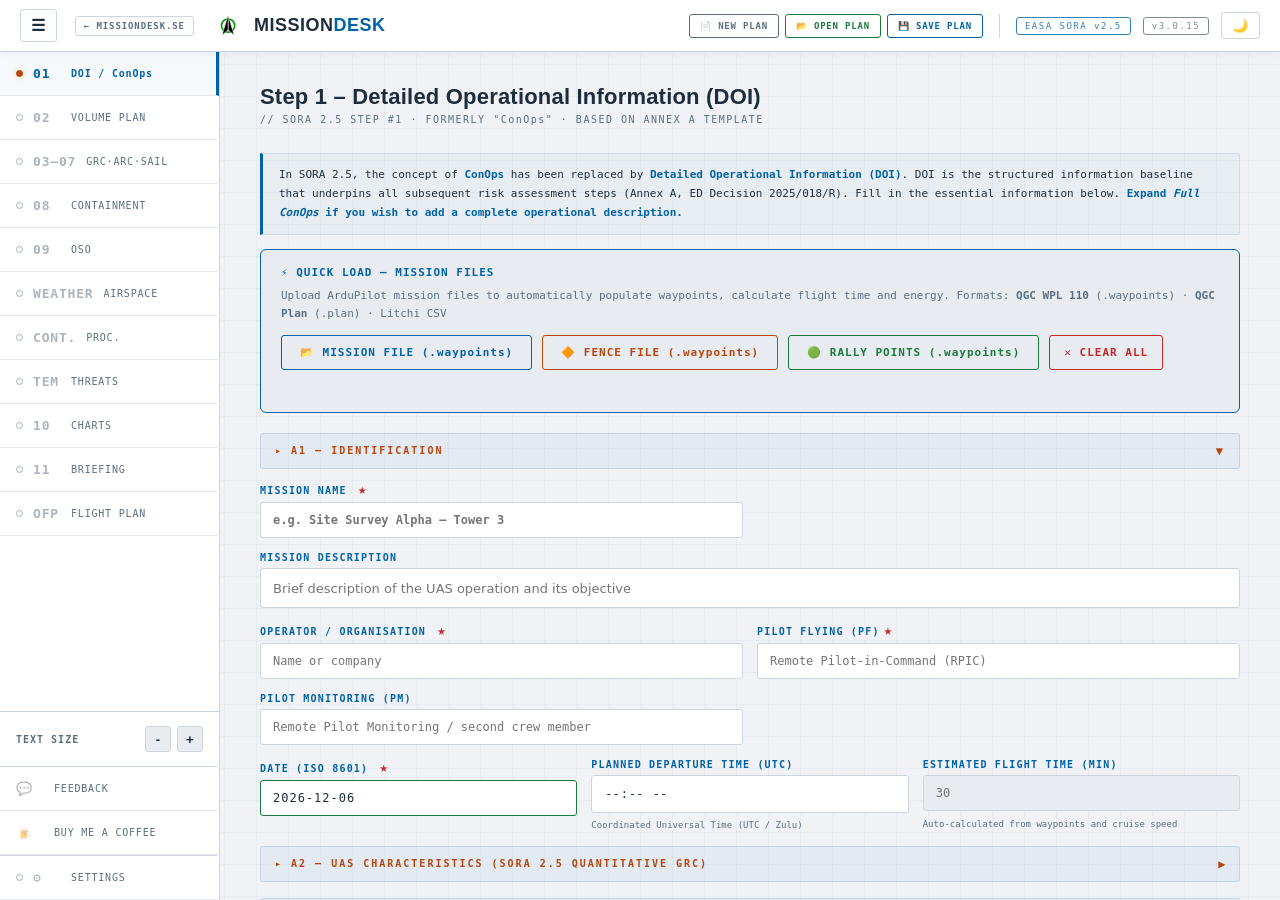
==== app/index.html @ 1c0be6ea "Add MissionDesk web app under /app/" ====
<!DOCTYPE html>
<html lang="en">
<head>
<meta charset="UTF-8">
<meta http-equiv="Content-Security-Policy" content="default-src 'self' 'unsafe-inline' 'unsafe-eval' https: data: blob:;">
<meta name="viewport" content="width=device-width, initial-scale=1.0">
<title>MissionDesk – EASA SORA UAS Operations Briefing System</title>
<link rel="manifest" href="manifest.json">
<link href="https://fonts.googleapis.com/css2?family=Space+Mono:wght@400;700&family=Syne:wght@400;600;800&family=Barlow+Semi+Condensed:ital,wght@0,400;0,500;0,600;0,700;1,400&display=swap" rel="stylesheet">
<link rel="stylesheet" href="https://cdnjs.cloudflare.com/ajax/libs/leaflet/1.9.4/leaflet.min.css"/>
<script src="https://cdnjs.cloudflare.com/ajax/libs/leaflet/1.9.4/leaflet.min.js"></script>
<script src="https://cdnjs.cloudflare.com/ajax/libs/pdf.js/3.11.174/pdf.min.js"></script>
<script src="https://cdnjs.cloudflare.com/ajax/libs/Turf.js/6.5.0/turf.min.js"></script>
<link rel="stylesheet" href="css/styles.css">
</head>
<body>

<header>
  <div class="logo">
    <button id="sidebar-toggle-btn" class="dbrf-btn theme-btn" onclick="window.toggleSidebar()" title="Toggle Navigation" style="margin-right:8px; padding:6px 10px; font-size:16px;">☰</button>
    <a href="/" title="Back to missiondesk.se" style="
      display:inline-flex; align-items:center; gap:5px;
      font-family:var(--mono); font-size:9px; font-weight:bold;
      letter-spacing:0.1em; text-transform:uppercase;
      color:var(--muted); text-decoration:none;
      border:1px solid var(--border); border-radius:3px;
      padding:4px 8px; margin-right:8px;
      transition:color 0.2s, border-color 0.2s;
      white-space:nowrap;"
      onmouseover="this.style.color='var(--text)';this.style.borderColor='var(--accent)'"
      onmouseout="this.style.color='var(--muted)';this.style.borderColor='var(--border)'">
      ← missiondesk.se
    </a>
    <div class="logo-icon">
      <svg width="210mm" height="297mm" viewBox="0 0 210 297" version="1.1" id="svg1" xmlns="http://www.w3.org/2000/svg">
        <circle style="fill:none;stroke:#009800;stroke-width:15" cx="105.99871" cy="144.45354" r="61.5172" />
        <g transform="matrix(1.0896014,0,0,1.0896014,-8.5270697,12.568564)">
          <path style="fill:#000000;fill-opacity:1;stroke:#ffffff;stroke-width:3.104" d="M 106.32814,36.266065 154.76495,201.43573 106.32814,157.84257 Z" />
          <path style="fill:#000000;fill-opacity:1;stroke:#ffffff;stroke-width:3.104" d="M 103.8878,36.266065 55.450972,201.43573 103.8878,157.84257 Z" />
        </g>
      </svg>
    </div>
    <div>
      <div class="logo-text">Mission<span>Desk</span></div>
    </div>
  </div>
  
  <div style="flex:1; padding: 0 24px; min-width: 0; display: flex; align-items: center;">
    <span id="header-mission-name" style="font-family: var(--mono); font-size: 10px; font-weight: bold; color: var(--accent); white-space: nowrap; overflow: hidden; text-overflow: ellipsis; letter-spacing: 1px;"></span>
  </div>
  
  <div style="display: flex; align-items: center; gap: 16px; flex-shrink: 0;">
    <div class="dbrf-bar">
      <span class="dbrf-status" id="dbrf-status" style="margin-right:8px; text-align:right;"></span>
      <button class="dbrf-btn dbrf-btn-new" onclick="window.dbrfNewPlan()" title="Start a new MissionDesk plan">📄 NEW PLAN</button>
      <input type="file" id="dbrf-open-input" accept=".dbrf" style="display:none;" onchange="dbrfLoad(this)">
      <button class="dbrf-btn dbrf-btn-open" onclick="document.getElementById('dbrf-open-input').click()" title="Open a saved MissionDesk plan (.dbrf)">📂 OPEN PLAN</button>
      <button class="dbrf-btn dbrf-btn-save" onclick="dbrfSave()" title="Save current plan as .dbrf file">💾 SAVE PLAN</button>
    </div>

    <div style="width: 1px; height: 24px; background: var(--border);"></div>

    <div style="display: flex; align-items: center; gap: 12px;">
      <div class="header-badge">EASA SORA v2.5</div>
      <div class="header-badge" style="border-color: var(--muted); color: var(--muted);" id="app-version">{{APP_VERSION}}</div>
      <button id="theme-toggle-btn" class="dbrf-btn theme-btn" onclick="toggleTheme()" title="Toggle Light/Dark Theme">☀️</button>
    </div>
  </div>
</header>

<div class="app-layout">
  <aside class="sidebar">
    <nav class="step-nav vertical">
      <button class="step-btn active" onclick="goTo(0)"><span class="step-num">01</span>DOI / ConOps</button>
      <button class="step-btn" onclick="goTo(1)"><span class="step-num">02</span>VOLUME PLAN</button>
      <button class="step-btn" onclick="goTo(2)"><span class="step-num">03–07</span>GRC·ARC·SAIL<span id="stale-warn-sail" class="stale-warn" style="display:none;" title="Data has changed. Click here to update the SORA calculation.">⚠</span></button>
      <button class="step-btn" onclick="goTo(3)"><span class="step-num">08</span>CONTAINMENT</button>
      <button class="step-btn" onclick="goTo(4)"><span class="step-num">09</span>OSO</button>
      <button class="step-btn" onclick="goTo(5)"><span class="step-num">WEATHER</span>AIRSPACE</button>
      <button class="step-btn" onclick="goTo(6)"><span class="step-num">CONT.</span>PROC.</button>
      <button class="step-btn" onclick="goTo(7)"><span class="step-num">TEM</span>THREATS</button>
      <button class="step-btn" onclick="goTo(8)"><span class="step-num">10</span>CHARTS</button>
      <button class="step-btn" onclick="window.generateBriefing(); goTo(9)"><span class="step-num">11</span>BRIEFING</button>
      <button class="step-btn" onclick="window.generateOFP(); goTo(10)"><span class="step-num">OFP</span>FLIGHT PLAN</button>

      <div style="margin-top: auto; border-top: 1px solid var(--border); padding: 14px 16px; display: flex; align-items: center; justify-content: space-between;">
        <span style="font-family:var(--mono); font-size:10px; color:var(--muted); font-weight:bold; letter-spacing:1px;">TEXT SIZE</span>
        <div style="display:flex; gap:6px;">
          <button onclick="window.adjustTextSize(-1)" style="background:var(--surface2); border:1px solid var(--border); color:var(--text); width:26px; height:26px; border-radius:3px; cursor:pointer; font-weight:bold; transition:background 0.2s;" onmouseover="this.style.background='var(--border)'" onmouseout="this.style.background='var(--surface2)'">-</button>
          <button onclick="window.adjustTextSize(1)" style="background:var(--surface2); border:1px solid var(--border); color:var(--text); width:26px; height:26px; border-radius:3px; cursor:pointer; font-weight:bold; transition:background 0.2s;" onmouseover="this.style.background='var(--border)'" onmouseout="this.style.background='var(--surface2)'">+</button>
        </div>
      </div>
      <button class="step-btn" onclick="window.openUrl('https://forms.gle/rgJdKVip1NUxTFjs9')" style="border-top: 1px solid var(--border);">
        <span class="step-num">💬</span>FEEDBACK
      </button>
      <button class="step-btn coffee-btn" onclick="window.openUrl('https://buymeacoffee.com/MissionDesk')">
        <span class="step-num">🍺</span>BUY ME A COFFEE
      </button>
      <button class="step-btn" onclick="goTo(11)" style="border-top: 1px solid var(--border);">
        <span class="step-num">⚙</span>SETTINGS
      </button>
    </nav>
  </aside>

  <main class="main-content">
    
    <div class="panel active" id="panel-0">
      <div class="panel-title">Step 1 – Detailed Operational Information (DOI)</div>
      <div class="panel-sub">// SORA 2.5 STEP #1 · FORMERLY "ConOps" · BASED ON ANNEX A TEMPLATE</div>

      <div class="info-box">
        In SORA 2.5, the concept of <strong>ConOps</strong> has been replaced by <strong>Detailed Operational Information (DOI)</strong>.
        DOI is the structured information baseline that underpins all subsequent risk assessment steps (Annex A, ED Decision 2025/018/R).
        Fill in the essential information below. <strong>Expand <em>Full ConOps</em> if you wish to add a complete operational description.</strong>
      </div>

      <div style="background:var(--surface2); border:1px solid var(--accent);border-radius:6px;padding:16px 20px;margin-bottom:20px;">
        <div style="font-family:var(--mono);font-size:11px;color:var(--accent);font-weight:bold;
          letter-spacing:1px;margin-bottom:8px;">⚡ QUICK LOAD – MISSION FILES</div>
        <div style="font-family:var(--mono); font-size:calc(11px + var(--tz)); color:var(--muted); margin-bottom:12px; line-height:1.6;">
          Upload ArduPilot mission files to automatically populate waypoints, calculate flight time and energy.
          Formats: <strong>QGC WPL 110</strong> (.waypoints) · <strong>QGC Plan</strong> (.plan) · Litchi CSV
        </div>
        <div style="display:flex;gap:10px;flex-wrap:wrap;align-items:center;">
          <input type="file" id="ql-mission-input" accept=".waypoints,.plan,.txt,.mission,.csv"
            style="display:none;" onchange="quickLoadMission(this)">
          <input type="file" id="ql-fence-input" accept=".waypoints,.plan,.txt,.fence"
            style="display:none;" onchange="quickLoadFence(this)">
          <input type="file" id="ql-rally-input" accept=".waypoints,.txt,.rally"
            style="display:none;" onchange="quickLoadRally(this)">
          <button onclick="document.getElementById('ql-mission-input').click()" class="btn btn-secondary" style="border-color:var(--accent); color:var(--accent); padding:10px 18px; font-size:11px;">📂 MISSION FILE (.waypoints)</button>
          <button onclick="document.getElementById('ql-fence-input').click()" class="btn btn-secondary" style="border-color:var(--accent2); color:var(--accent2); padding:10px 18px; font-size:11px;">🔶 FENCE FILE (.waypoints)</button>
          <button onclick="document.getElementById('ql-rally-input').click()" class="btn btn-secondary" style="border-color:var(--ok); color:var(--ok); padding:10px 18px; font-size:11px;">🟢 RALLY POINTS (.waypoints)</button>
          <button onclick="clearQuickLoad()" class="btn btn-secondary" style="border-color:var(--danger); color:var(--danger); padding:10px 14px; font-size:11px;">✕ CLEAR ALL</button>
        </div>
        <div id="ql-status" style="margin-top:10px;font-family:var(--mono);font-size:10px;
          color:var(--muted);line-height:1.9;min-height:16px;white-space:pre-line;"></div>
      </div>
      <div class="section-label">▸ A1 – IDENTIFICATION</div>
      <div class="form-grid">
        <div class="field">
          <label>Mission Name <span class="req-star">★</span></label>
          <input type="text" id="mission-name" placeholder="e.g. Site Survey Alpha – Tower 3" style="font-weight:bold;">
        </div>
        <div class="field" style="grid-column: span 2;">
          <label>Mission Description</label>
          <textarea id="mission-desc" class="auto-expand" rows="1" placeholder="Brief description of the UAS operation and its objective"></textarea>
        </div>
      </div>
      <div class="form-grid">
        <div class="field">
          <label>Operator / Organisation <span class="req-star">★</span></label>
          <input type="text" id="op-name" placeholder="Name or company">
        </div>
        <div class="field">
          <label>Pilot Flying (PF)<span class="req-star">★</span></label>
          <input type="text" id="pilot-name" placeholder="Remote Pilot-in-Command (RPIC)">
        </div>
        <div class="field">
          <label>Pilot Monitoring (PM)</label>
          <input type="text" id="pilot-monitor" placeholder="Remote Pilot Monitoring / second crew member">
        </div>
      </div>
      <div class="form-grid three">
        <div class="field">
          <label>Date (ISO 8601) <span class="req-star">★</span></label>
          <input type="text" id="op-date" placeholder="YYYY-MM-DD" maxlength="10" style="font-family:var(--mono);letter-spacing:1px;" oninput="window.formatDateInput(this)">
        </div>
        <div class="field">
          <label>Planned departure time (UTC)</label>
          <input type="time" id="op-time" placeholder="10:00"><div style="font-family:var(--mono);font-size:9px;color:var(--muted);margin-top:2px;">Coordinated Universal Time (UTC / Zulu)</div>
        </div>
        <div class="field">
          <label>Estimated flight time (min)</label>
          <input type="number" id="op-duration" placeholder="30" min="1"
            style="background:var(--surface2);" title="Auto-calculated – may also be edited manually" lang="en">
          <div id="duration-hint" style="font-family:var(--mono);font-size:9px;color:var(--muted);margin-top:3px;">Auto-calculated from waypoints and cruise speed</div>
        </div>
      </div>

      <div class="section-label">▸ A2 – UAS CHARACTERISTICS (SORA 2.5 QUANTITATIVE GRC)</div>
      <div class="info-box">
        SORA 2.5 replaces MTOM-based GRC with <strong>characteristic dimension (m)</strong> and <strong>max speed (m/s)</strong> as primary parameters (Annex F, Table 2).
      </div>
      <div class="form-grid three">
        <div class="field">
        <label>UAS / Model <span class="req-star">★</span></label>
        <div style="position:relative;">
          <input type="text" id="drone-model" placeholder="e.g. DJI Mavic 3" autocomplete="off"
            onfocus="window.showDroneSuggestions(this.value)"
            onclick="window.showDroneSuggestions(this.value)"
            oninput="window.droneLookupDebounced(this.value)" 
            onblur="setTimeout(window.hideDroneSuggestions,250)">
          <div id="drone-suggestions" style="display:none;position:absolute;top:100%;left:0;right:0;z-index:99;
            background:var(--surface);border:1px solid var(--accent);border-radius:3px;box-shadow:0 4px 16px rgba(0,0,0,0.15);max-height:250px;overflow-y:auto;"></div>
        </div>
        <div id="drone-lookup-status" style="font-family:var(--mono);font-size:9px;color:var(--muted);margin-top:3px;min-height:12px;"></div>
      </div>
        <div class="field">
          <label>Characteristic dimension (m) ★</label>
          <input type="number" id="drone-dim" placeholder="0.6" step="0.01" min="0" oninput="updateDimHint()" inputmode="decimal" lang="en">
          <div id="dim-hint" style="font-family:var(--mono);font-size:9px;color:var(--muted);margin-top:3px;">Largest dimension (diagonal for multirotor)</div>
        </div>
        <div class="field">
          <label>Maximum airspeed (m/s) ★</label>
          <input type="number" id="drone-speed" placeholder="15" step="0.5" min="0" lang="en">
        </div>
      </div>
      <div class="form-grid three">
        <div class="field">
          <label>Cruise speed (m/s) – for flight time calculation</label>
          <input type="number" id="drone-cruise" placeholder="10" step="0.5" min="0.5" value="10"
            oninput="recalcFlightTime()" inputmode="decimal" lang="en">
          <div style="font-family:var(--mono);font-size:9px;color:var(--muted);margin-top:3px;">Default 10 m/s. Used to calculate flight time from waypoints.</div>
        </div>
        <div class="field">
          <label>Dwell time per waypoint (s)</label>
          <input type="number" id="drone-wp-dwell" placeholder="0" step="1" min="0" value="0"
            oninput="recalcFlightTime()" inputmode="decimal" lang="en">
          <div style="font-family:var(--mono);font-size:9px;color:var(--muted);margin-top:3px;">Hover/dwell time per waypoint (hover, photo etc). Default 0 s.</div>
        </div>
        <div class="field" style="align-self:flex-end;">
          <button class="btn btn-secondary" onclick="recalcFlightTime()" style="width:100%;font-size:11px;padding:10px; color:var(--accent); border-color:var(--accent);">
            ⏱ CALCULATE FLIGHT TIME
          </button>
        </div>
      </div>
      <div class="form-grid three">
        <div class="field">
          <label>MTOM (kg) – for reference</label>
          <input type="number" id="drone-mtom" placeholder="0.9" step="0.1" min="0" inputmode="decimal" lang="en">
        </div>
        <div class="field">
          <label>Remote ID active</label>
          <select id="drone-rid">
            <option value="yes">Yes – EU Remote ID</option>
            <option value="no">No</option>
            <option value="na">Not applicable</option>
          </select>
        </div>
        <div class="field">
          <label>UA class (EU)</label>
          <select id="drone-class">
            <option value="C0">C0 (&lt;250g)</option>
            <option value="C1">C1 (&lt;900g)</option>
            <option value="C2">C2 (&lt;4kg)</option>
            <option value="C3">C3 (&lt;25kg)</option>
            <option value="C4">C4 (&lt;25kg legacy)</option>
            <option value="other">Other / custom-built</option>
          </select>
        </div>
      </div>

      <div class="section-label">▸ A2b – ENERGY CALCULATION & BATTERY BUDGET</div>
      <div class="info-box">
        Energy consumption per flight phase as <strong>% of total battery per minute</strong>.
        Values are <strong>pre-filled from the UAS database</strong> when you select a model above — adjust to match your actual experience.
      </div>

      <div id="nrg-source-banner" style="display:none;margin-bottom:10px;padding:8px 12px;
        background:var(--surface2);border:1px solid var(--accent);border-radius:4px;
        font-family:var(--mono);font-size:9px;color:var(--accent);display:flex;align-items:flex-start;gap:8px;">
        <span style="flex-shrink:0;font-size:11px;">ℹ</span>
        <span id="nrg-source-text"></span>
        <button onclick="nrgResetToDefaults()" title="Reset to default values"
          style="margin-left:auto;flex-shrink:0;background:none;border:1px solid var(--accent);
          color:var(--accent);font-family:var(--mono);font-size:9px;padding:2px 8px;cursor:pointer;border-radius:2px;">
          ↺ RESET
        </button>
      </div>

      <div class="form-grid four">
        <div class="field">
          <label>Setup / arming (% tot)
            <span id="nrg-setup-badge" style="display:none;margin-left:6px;font-size:8px;padding:1px 5px;
              background:rgba(0,105,180,0.10);color:var(--accent);border-radius:2px;font-weight:400;
              font-family:var(--mono);">DB</span>
          </label>
          <input type="number" id="nrg-setup" placeholder="2" step="0.5" min="0" max="20" value="2"
            oninput="nrgMarkEdited('nrg-setup');recalcEnergy()" inputmode="decimal" lang="en">
          <div style="font-family:var(--mono);font-size:9px;color:var(--muted);margin-top:2px;">Fixed overhead before take-off</div>
        </div>
        <div class="field">
          <label>Take-off / climb (%/min)
            <span id="nrg-takeoff-badge" style="display:none;margin-left:6px;font-size:8px;padding:1px 5px;
              background:rgba(0,105,180,0.10);color:var(--accent);border-radius:2px;font-weight:400;
              font-family:var(--mono);">DB</span>
          </label>
          <input type="number" id="nrg-takeoff" placeholder="5" step="0.5" min="0" max="50" value="5"
            oninput="nrgMarkEdited('nrg-takeoff');recalcEnergy()" inputmode="decimal" lang="en">
          <div style="font-family:var(--mono);font-size:9px;color:var(--muted);margin-top:2px;">High power — vertical ascent phase</div>
        </div>
        <div class="field">
          <label>Cruise (%/min)
            <span id="nrg-cruise-badge" style="display:none;margin-left:6px;font-size:8px;padding:1px 5px;
              background:rgba(0,105,180,0.10);color:var(--accent);border-radius:2px;font-weight:400;
              font-family:var(--mono);">DB</span>
          </label>
          <input type="number" id="nrg-cruise" placeholder="3" step="0.5" min="0" max="30" value="3"
            oninput="nrgMarkEdited('nrg-cruise');recalcEnergy()" inputmode="decimal" lang="en">
          <div style="font-family:var(--mono);font-size:9px;color:var(--muted);margin-top:2px;">Horizontal cruise phase</div>
        </div>
        <div class="field">
          <label>Descent / landing (%/min)
            <span id="nrg-descent-badge" style="display:none;margin-left:6px;font-size:8px;padding:1px 5px;
              background:rgba(0,105,180,0.10);color:var(--accent);border-radius:2px;font-weight:400;
              font-family:var(--mono);">DB</span>
          </label>
          <input type="number" id="nrg-descent" placeholder="2.5" step="0.5" min="0" max="30" value="2.5"
            oninput="nrgMarkEdited('nrg-descent');recalcEnergy()" inputmode="decimal" lang="en">
          <div style="font-family:var(--mono);font-size:9px;color:var(--muted);margin-top:2px;">Lower power — descent phase</div>
        </div>
      </div>
      <div class="form-grid three">
        <div class="field">
          <label>Take-off phase (min)
            <span id="nrg-takeoff-min-badge" style="display:none;margin-left:6px;font-size:8px;padding:1px 5px;
              background:rgba(0,105,180,0.10);color:var(--accent);border-radius:2px;font-weight:400;
              font-family:var(--mono);">DB</span>
          </label>
          <input type="number" id="nrg-takeoff-min" placeholder="1.5" step="0.5" min="0" value="1.5"
            oninput="nrgMarkEdited('nrg-takeoff-min');recalcEnergy()" inputmode="decimal" lang="en">
        </div>
        <div class="field">
          <label>Descent phase (min)
            <span id="nrg-descent-min-badge" style="display:none;margin-left:6px;font-size:8px;padding:1px 5px;
              background:rgba(0,105,180,0.10);color:var(--accent);border-radius:2px;font-weight:400;
              font-family:var(--mono);">DB</span>
          </label>
          <input type="number" id="nrg-descent-min" placeholder="1.5" step="0.5" min="0" value="1.5"
            oninput="nrgMarkEdited('nrg-descent-min');recalcEnergy()" inputmode="decimal" lang="en">
        </div>
        <div class="field">
          <label>Reserve margin (%)</label>
          <input type="number" id="nrg-reserve" placeholder="20" step="5" min="0" max="50" value="20"
            oninput="recalcEnergy()" inputmode="decimal" lang="en">
          <div style="font-family:var(--mono);font-size:9px;color:var(--muted);margin-top:2px;">Recommended ≥20% (RTL margin)</div>
        </div>
      </div>

      <div id="nrg-result" style="display:none;margin-top:10px;padding:14px 18px;
        background:var(--surface);border:1px solid var(--border);border-radius:5px;">
        <div style="font-family:var(--mono);font-size:10px;color:var(--muted);
          letter-spacing:1px;margin-bottom:10px;">ENERGY BUDGET ESTIMATE</div>

        <div style="margin-bottom:10px;">
          <div id="nrg-bar" style="display:flex;height:20px;border-radius:3px;overflow:hidden;border:1px solid var(--border);"></div>
          <div id="nrg-legend" style="display:flex;gap:12px;flex-wrap:wrap;margin-top:6px;font-family:var(--mono);font-size:9px;"></div>
        </div>

        <div id="nrg-summary" style="font-family:var(--mono);font-size:11px;line-height:2;"></div>

        <div id="nrg-warning" style="display:none;margin-top:8px;padding:8px 12px;
          background:rgba(255,68,68,0.1);border:1px solid var(--danger);border-radius:3px;
          font-family:var(--mono);font-size:11px;color:var(--danger);"></div>
      </div>
      <div class="section-label">▸ A3 – OPERATION CATEGORY & FLIGHT REGIME</div>
      <div class="field" style="margin-bottom:16px;">
        <label>Category</label>
        <div class="radio-group">
          <div class="radio-option">
            <input type="radio" name="cat" id="cat-a1" value="A1">
            <label for="cat-a1">Open A1<br><small>MTOM &lt;250g</small></label>
          </div>
          <div class="radio-option">
            <input type="radio" name="cat" id="cat-a2" value="A2">
            <label for="cat-a2">Open A2<br><small>250g–4kg</small></label>
          </div>
          <div class="radio-option">
            <input type="radio" name="cat" id="cat-a3" value="A3">
            <label for="cat-a3">Open A3<br><small>Up to 25 kg</small></label>
          </div>
          <div class="radio-option">
            <input type="radio" name="cat" id="cat-sts1" value="STS-01">
            <label for="cat-sts1">STS-01<br><small>VLOS controlled</small></label>
          </div>
          <div class="radio-option">
            <input type="radio" name="cat" id="cat-sts2" value="STS-02">
            <label for="cat-sts2">STS-02<br><small>BVLOS low exposure</small></label>
          </div>
          <div class="radio-option">
            <input type="radio" name="cat" id="cat-specific" value="SPECIFIC">
            <label for="cat-specific">Specific / SORA<br><small>Full risk assessment</small></label>
          </div>
        </div>
      </div>
      <div class="form-grid three">
        <div class="field">
          <label>Flight regime (LOS)</label>
          <select id="op-los">
            <option value="VLOS">VLOS</option>
            <option value="EVLOS">EVLOS</option>
            <option value="BVLOS">BVLOS</option>
          </select>
        </div>
        <div class="field">
          <label>Operation type</label>
          <select id="op-type" onchange="handleOpTypeChange()">
            <option value="foto">Photo / Video</option>
            <option value="inspektion">Infrastructure inspection</option>
            <option value="lantmatning">Survey / Mapping</option>
            <option value="leverans">Cargo / Delivery</option>
            <option value="overvakning">Surveillance / Monitoring</option>
            <option value="SAR">SAR / Emergency response</option>
            <option value="annan">Other</option>
          </select>
        </div>
        <div class="field">
          <label>Flight category</label>
          <select id="op-flighttype" onchange="handleFlightTypeChange()">
            <option value="standard">Standard flight</option>
            <option value="autonomt">Autonomous / Waypoint</option>
            <option value="svarm">Swarm</option>
            <option value="dag">Daytime</option>
            <option value="natt">Night flight</option>
          </select>
        </div>
      </div>

      <div class="section-label">▸ A4 – OPERATIONS VOLUME & LOCATION</div>
      <div class="form-grid">
        <div class="field">
          <label>Location / address</label>
          <input type="text" id="op-location" placeholder="e.g. Bristol, Portishead Dock">
        </div>
        <div class="field">
          <label>GPS / coordinates</label>
          <input type="text" id="op-coords" placeholder="57.7089° N, 11.9746° E  or  55°41'12.7&quot;N 13°19'04.1&quot;E">
        </div>
      </div>
      <div class="form-grid three">
        <div class="field">
          <label>Max altitude AGL (m)</label>
          <input type="number" id="op-alt" placeholder="50" min="0" inputmode="decimal" lang="en">
        </div>
        <div class="field">
          <label>Operating radius / volume (m)</label>
          <input type="number" id="op-radius" placeholder="200" min="0" inputmode="decimal" lang="en">
        </div>
        <div class="field">
          <label>Contingency volume / buffer (m)</label>
          <input type="number" id="op-buffer" placeholder="50" min="0" inputmode="decimal" lang="en">
          <div style="font-family:var(--mono);font-size:9px;color:var(--muted);margin-top:3px;">Ground risk buffer (SORA 2.5 §2.2.4)</div>
        </div>
      </div>
      <div class="form-grid">
        <div class="field">
          <label>Adjacent area – description</label>
          <textarea id="op-adjacent" class="auto-expand" rows="1" placeholder="e.g. 200m public park, 500m residential area to the west"></textarea>
          <div style="font-family:var(--mono);font-size:9px;color:var(--muted);margin-top:3px;">Adjacent area (SORA 2.5 §2.2.5) – used in containment step 8</div>
        </div>
        <div class="field">
          <label>Adjacent airspace – description</label>
          <textarea id="op-adj-air" class="auto-expand" rows="1" placeholder="e.g. CTR EGKK 5km east, no TMZ"></textarea>
          <div style="font-family:var(--mono);font-size:9px;color:var(--muted);margin-top:3px;">Adjacent airspace (SORA 2.5 §2.2.6)</div>
        </div>
      </div> <div id="delivery-section" style="display:none;">
        <div class="section-label">▸ A4b – DELIVERY ROUTE (START & DESTINATION)</div>
        <div class="info-box" style="display:flex;align-items:center;justify-content:space-between;gap:12px;flex-wrap:wrap;">
          <span>Delivery and transport operations require coordinates for <strong>start point</strong> and <strong>destination</strong>.
          Flight distance calculated automatically. Map updates as you enter coordinates.</span>
          <button onclick="window.autoFillDeliveryCoords()"
            class="btn btn-secondary"
            style="border-color:var(--accent);color:var(--accent);padding:6px 12px;font-size:10px;"
            title="Fill start/destination from loaded mission file (first and last waypoint)">
            ✈ FROM MISSION FILE
          </button>
        </div>
        <div id="delivery-autofill-status" style="display:none;font-family:var(--mono);font-size:9px;
          padding:6px 10px;border-radius:3px;margin-bottom:6px;"></div>
        <div class="form-grid">
          <div class="field">
            <label>📍 Start point – location / address</label>
            <input type="text" id="delivery-start-loc" placeholder="e.g. Royal Infirmary, Level 3 rooftop">
          </div>
          <div class="field">
            <label>📍 Start point – coordinates</label>
            <input type="text" id="delivery-start-coords" placeholder="57.7089° N, 11.9746° E" oninput="window.updateDeliveryMap();window.calcDeliveryDistance();window.recalcFlightTime()">
            <div id="delivery-start-coords-hint" style="font-family:var(--mono);font-size:9px;color:var(--muted);margin-top:2px;display:none;"></div>
          </div>
        </div>
        <div class="form-grid">
          <div class="field">
            <label>🏁 Destination – location / address</label>
            <input type="text" id="delivery-dest-loc" placeholder="e.g. Hospital emergency entrance">
          </div>
          <div class="field">
            <label>🏁 Destination – coordinates</label>
            <input type="text" id="delivery-dest-coords" placeholder="57.6823° N, 11.9724° E" oninput="window.updateDeliveryMap();window.calcDeliveryDistance();window.recalcFlightTime()">
            <div id="delivery-dest-coords-hint" style="font-family:var(--mono);font-size:9px;color:var(--muted);margin-top:2px;display:none;"></div>
          </div>
        </div>
        <div class="form-grid">
          <div class="field">
            <label>Payload / delivery item</label>
            <input type="text" id="delivery-payload" placeholder="e.g. Blood sample 50g, temperature-sensitive">
          </div>
          <div class="field">
            <label>Route distance (m) – auto-calculated</label>
            <input type="number" id="delivery-distance" placeholder="Auto" min="0" style="background:var(--surface2);" inputmode="decimal" lang="en">
            <div style="font-family:var(--mono);font-size:9px;color:var(--muted);margin-top:3px;" id="delivery-dist-hint">Fill in coordinates above for auto-calculation</div>
          </div>
        </div>
        <div class="form-grid full">
          <div class="field">
            <label>Route description</label>
            <textarea id="delivery-route" class="auto-expand" rows="1" placeholder="e.g. South along river corridor, climb to 80m AGL after take-off, maintaining 75m tills 200m from destination..."></textarea>
          </div>
        </div>
        <div id="delivery-map-preview" style="margin-top:12px;">
          <div class="map-link-bar" id="delivery-map-links" style="display:none;"></div>
          <div class="leaflet-map-box" id="delivery-leaflet-map" style="display:none;"></div>
        </div>
      </div>

      <div id="waypoint-section" style="display:none;">
        <div class="section-label">▸ A4c – WAYPOINTS (AUTONOMOUS FLIGHT)</div>
        <div class="info-box">
          Enter or paste coordinates in <strong>any format</strong> – the app parses automatically:<br>
          <span style="color:var(--muted);font-family:var(--mono);font-size:10px;">
            55°43'44.1"N 13°18'47.4"E &nbsp;·&nbsp; 57.7089, 11.9746 &nbsp;·&nbsp; 57.7089° N 11.9746° E &nbsp;·&nbsp; 57.7089N 11.9746E
          </span><br>
          <span style="color:var(--text);font-size:11px;">Or upload a <strong>mission file</strong> directly:
            <strong>ArduPilot / Mission Planner (.waypoints)</strong> · QGroundControl (.plan) · Litchi CSV
          </span>
        </div>
        <div id="waypoint-list"></div>
        <div style="display:flex; gap:10px; margin-top:10px; flex-wrap:wrap;">
          <button class="btn btn-secondary" onclick="window.addWaypoint()" style="border-color:var(--accent);color:var(--accent);">+ ADD WAYPOINT</button>
          <button class="btn btn-secondary" onclick="window.clearWaypoints()" style="border-color:var(--danger);color:var(--danger);">✕ CLEAR ALL</button>
          <button class="btn btn-secondary" onclick="window.toggleBulkImport()" style="border-color:var(--accent);color:var(--accent);">↓ TEXT IMPORT</button>
          <input type="file" id="wp-file-input" accept=".waypoints,.txt,.plan,.mission,.wpl,.csv"
            style="display:none;" onchange="window.loadWaypointFile(this)">
          <input type="file" id="fence-file-input" accept=".waypoints,.txt,.fence,.plan"
            style="display:none;" onchange="window.loadFenceFile(this)">
          <button class="btn btn-secondary" onclick="document.getElementById('wp-file-input').click()"
            style="border-color:var(--accent);color:var(--accent);">
            📂 MISSION FILE (.waypoints)
          </button>
          <button class="btn btn-secondary" onclick="document.getElementById('fence-file-input').click()"
            style="border-color:var(--accent2);color:var(--accent2);">
            🔶 GEOFENCE FILE (.waypoints)
          </button>
          <button class="btn btn-secondary" onclick="window.clearFence()"
            style="border-color:var(--accent2);color:var(--accent2);"
            title="Clear geofence">✕ FENCE</button>
          <button class="btn btn-secondary" onclick="window.openLFVMap()" style="border-color:var(--ok);color:var(--ok);">🗺 CAA MAP ↗</button>
        </div>
        <div id="wp-file-status" style="font-family:var(--mono);font-size:11px;color:var(--muted);margin-top:6px;min-height:14px;"></div>
        <div id="fence-file-status" style="font-family:var(--mono);font-size:11px;color:var(--muted);min-height:14px;"></div>
        <div id="waypoint-import-box" style="display:none;margin-top:10px;">
          <div class="field">
            <label>Bulk import – one waypoint per line. Any supported coordinate format, then alt AGL (m) and name separated by comma</label>
            <textarea id="waypoint-bulk" rows="6" placeholder="55°43'44.1&quot;N 13°18'47.4&quot;E, 50, Start&#10;57.7089, 11.9746, 75, WP1&#10;57.7089° N 11.9746° E, 75, WP2&#10;57.7200 11.9900, 0, Landing"></textarea>
          </div>
          <button class="btn btn-primary" onclick="window.parseBulkWaypoints()" style="margin-top:8px;">IMPORT TEXT</button>
        </div>
        <div id="waypoint-stats" style="display:none;margin-top:10px;font-family:var(--mono);font-size:11px;color:var(--muted);background:var(--surface2);border-radius:4px;padding:10px 14px;border:1px solid var(--border);display:flex;flex-wrap:wrap;gap:16px;"></div>
        <div id="waypoint-preview" style="margin-top:12px;">
          <div class="map-link-bar" id="waypoint-map-links" style="display:none;"></div>
          <div class="leaflet-map-box" id="waypoint-leaflet-map" style="display:none;"></div>
        </div>
      </div>

      <div class="section-label">▸ A5 – FULL ConOps / DOI (OPTIONAL)</div>
        <div class="info-box">
          Detailed operational description per SORA 2.5 Annex A. Complete the sections relevant to your operation.
          All information here is included in the final briefing document.
        </div>

        <div class="form-grid full">
          <div class="field">
            <label>Purpose & Mission Description (DOI 1.1)</label>
            <textarea id="op-purpose" rows="3" placeholder="Describe the purpose of the operation, business objective, client etc."></textarea>
          </div>
        </div>
        <div class="form-grid full">
          <div class="field">
            <label>UAS system description (DOI 1.2)</label>
            <select id="conops-uas-select" onchange="window.fillUasFromSelect(this.value)" style="margin-bottom:6px;">
              <option value="">-- Select UAS model or enter manually --</option>
              <option value="mavic3">DJI Mavic 3 Enterprise</option>
              <option value="mavic3t">DJI Mavic 3 Thermal</option>
              <option value="m30t">DJI Matrice 30T</option>
              <option value="m300">DJI Matrice 300 RTK</option>
              <option value="m350">DJI Matrice 350 RTK</option>
              <option value="mini4">DJI Mini 4 Pro</option>
              <option value="air3">DJI Air 3</option>
              <option value="avata2">DJI Avata 2</option>
              <option value="evo2">Autel EVO II Pro V3</option>
              <option value="evomax">Autel EVO Max 4T</option>
              <option value="anafi">Parrot ANAFI Ai</option>
              <option value="skydio2">Skydio 2+</option>
              <option value="schiebel">Schiebel Camcopter S-100</option>
              <option value="custom">Other (enter manually)</option>
            </select>
            <textarea id="conops-uas" rows="3" placeholder="e.g. DJI Mavic 3 with RGB camera, single rotor, dual IMU, battery reserve 15min, max wind resistance 12 m/s..."></textarea>
          </div>
        </div>
        <div class="form-grid">
          <div class="field">
            <label>Crew & roles (DOI 1.3)</label>
            <textarea id="conops-crew" rows="3" placeholder="Pilot-in-command: [name]\nVisual observer: [name]\nGround crew: [name]\nOperations manager: [name]"></textarea>
          </div>
          <div class="field">
            <label>Training & Certificates (DOI 1.4)</label>
            <textarea id="conops-certs" rows="3" placeholder="e.g. A2 certificate of competency no. X, STS-01 cert, specific operations training completed [date]..."></textarea>
          </div>
        </div>
        <div class="form-grid full">
          <div class="field">
            <label>Detailed route / operational description (DOI 2.1) – phases, routes, altitude profile</label>
            <textarea id="conops-route" rows="4" placeholder="Phase 1: Departure from [location] VLOS, climb to 50m AGL heading north-east&#10;Phase 2: Aerial survey around coordinate X in rectangular pattern&#10;Phase 3: RTL along same corridor, landing at departure point..."></textarea>
          </div>
        </div>
        <div class="form-grid">
          <div class="field">
            <label>Operating environment description (DOI 2.2) – terrain, obstacles, infrastructure</label>
            <textarea id="conops-env" rows="3" placeholder="e.g. Industrial dock, 10m cranes 200m NW, power lines 150m S, open water surface below the flight path..."></textarea>
          </div>
          <div class="field">
            <label>Exposed third parties (DOI 2.3) – ground & air</label>
            <textarea id="conops-3rd" rows="3" placeholder="Ground: Approx. 5 dock workers in adjacent zone, not directly under&#10;Air: Helicopter corridor ESGG 1km S, normally no VFR outside CTR..."></textarea>
          </div>
        </div>
        <div class="form-grid full">
          <div class="field">
            <label>Normal operating procedure – step-by-step (DOI 3.1)</label>
            <textarea id="conops-normal" rows="5" placeholder="1. Pre-flight check per checklist (15 min)&#10;2. Contact with ATC/CAA and confirm airspace approval&#10;3. Departure procedure, motor test, hover test 2m&#10;4. Stepwise climb to operational altitude&#10;5. Mission execution&#10;6. Return and landing procedure&#10;7. Post-flight check and logging"></textarea>
          </div>
        </div>
        <div class="form-grid">
          <div class="field">
            <label>Communication Plan (DOI 3.2)</label>
            <textarea id="conops-comms" rows="3" placeholder="RC frequency: 2.4GHz / 5.8GHz&#10;Telemetry link: 900MHz backup&#10;Voice radio pilot↔obs: VHF channel 6&#10;ATC contact: 118.500 MHz"></textarea>
          </div>
          <div class="field">
            <label>Separation & delineation (DOI 3.3)</label>
            <textarea id="conops-sep" rows="3" placeholder="e.g. Operations area delineated with cones and tape 50m radius, safety personnel at three entry points, written authorisation from landowner..."></textarea>
          </div>
        </div>
        <div class="form-grid full">
          <div class="field">
            <label>Operational limitations (DOI 3.4) – weather, time, restrictions</label>
            <textarea id="conops-limits" rows="3" placeholder="Do not fly if: wind >8 m/s, visibility <800m, precipitation, temperature <0°C, darkness (no night certification)&#10;Time restriction: 04:00–19:00 UTC (06:00–21:00 CEST)&#10;Not within 50m of uncontrolled third parties"></textarea>
          </div>
        </div>
      <div class="btn-row">
        <button class="btn btn-primary" onclick="window.validateAndNext(0, 1)">NEXT: VOLUME PLANNER →</button>
      </div>
    </div>
	
	<div class="panel" id="panel-volume">
      <div class="panel-title">Step 2 – Volume Planner</div>
      <div class="panel-sub">// FLIGHT GEOGRAPHY · CONTINGENCY VOLUME · GROUND RISK BUFFER (DIPUL METHOD)</div>

      <div class="info-box">
        Configure your operational volumes based on kinematic parameters. The map uses your waypoints from Step 1.
        The calculated buffers will automatically carry over to the Containment and Risk Assessment steps.
      </div>

      <div class="form-grid four">
        <div class="field">
          <label>Flight Speed (m/s)</label>
          <input type="number" id="vol-speed" value="15" step="1" oninput="window.calcVolumes()">
        </div>
        <div class="field">
          <label>Wind Speed (m/s)</label>
          <input type="number" id="vol-wind" value="8" step="1" oninput="window.calcVolumes()">
        </div>
        <div class="field">
          <label>Flight Height AGL (m)</label>
          <input type="number" id="vol-height" value="50" step="1" oninput="window.calcVolumes()">
        </div>
        <div class="field">
          <label>Pos. Error / GNSS (m)</label>
          <input type="number" id="vol-gps" value="3" step="1" oninput="window.calcVolumes()">
        </div>
      </div>

      <div class="form-grid three">
        <div class="field">
          <label>Pilot Reaction Time (s)</label>
          <input type="number" id="vol-reaction" value="3" step="0.5" oninput="window.calcVolumes()">
          <div style="font-family:var(--mono);font-size:9px;color:var(--muted);margin-top:2px;">Typical: 3.0s</div>
        </div>
        <div class="field">
          <label>System Latency (s)</label>
          <input type="number" id="vol-latency" value="1" step="0.5" oninput="window.calcVolumes()">
          <div style="font-family:var(--mono);font-size:9px;color:var(--muted);margin-top:2px;">Typical: 1.0s</div>
        </div>
        <div class="field">
          <label>Termination Method (GRB)</label>
          <select id="vol-fts" onchange="window.calcVolumes()">
            <option value="ballistic">Ballistic (1:1 rule)</option>
            <option value="parachute">Parachute (drift calculation)</option>
            <option value="glide">Fixed-wing glide</option>
          </select>
        </div>
      </div>

      <div style="margin-top:16px; position:relative;">
        <div style="display:flex; justify-content:space-between; align-items:center; margin-bottom:8px; flex-wrap:wrap; gap:8px;">
          <div style="font-family:var(--mono); font-size:10px; color:var(--muted);">MAP & SAFETY BUFFERS</div>
          <div style="display:flex; gap:8px; flex-wrap:wrap;">
            <button id="btn-layer-topo" class="btn btn-secondary" onclick="window.toggleTopoMap()" style="font-size:10px; padding:6px 12px; border-color:var(--text); color:var(--text);" title="Show Swedish Topographic Map">
              🇸🇪 LANTMÄTERIET TOPO
            </button>
            <button id="btn-layer-aip" class="btn btn-secondary" onclick="window.toggleAirspaceLayer()" style="font-size:10px; padding:6px 12px; border-color:var(--accent); color:var(--accent);" title="Show OpenAIP Airspace">
              ✈ OPENAIP
            </button>
            <button id="btn-layer-lfv" class="btn btn-secondary" onclick="window.toggleLFVLayer()" style="font-size:10px; padding:6px 12px; border-color:#005b9f; color:#005b9f;" title="Show official Swedish airspace from LFV">
              🇸🇪 LFV AIRSPACE
            </button>
            <button id="btn-layer-scb" class="btn btn-secondary" onclick="window.togglePopLayer()" style="font-size:10px; padding:6px 12px; border-color:var(--accent3); color:var(--accent3);" title="Show urban areas (SCB)">
              👥 SCB DEMOGRAPHICS
            </button>
          </div>
        </div>
        
        <div class="leaflet-map-box tall" id="volume-leaflet-map" style="height: 800px;"></div>
        
        <div style="position:absolute; top:40px; right:10px; background:var(--surface); padding:12px; border-radius:6px; border:1px solid var(--border); z-index:400; font-family:var(--mono); font-size:11px; box-shadow:0 4px 12px rgba(0,0,0,0.1);">
          <div style="font-weight:bold; color:var(--text); margin-bottom:6px;">VOLUME RADII</div>
          <div style="color:#2e7d32;">■ Flight Geography: <span id="res-fg" style="font-weight:bold;">0</span> m</div>
          <div style="color:#e65100;">■ Contingency Vol: <span id="res-cv" style="font-weight:bold;">0</span> m</div>
          <div style="color:#c62828;">■ Ground Risk Buffer: <span id="res-grb" style="font-weight:bold;">0</span> m</div>
          <div style="margin-top:8px; padding-top:8px; border-top:1px solid var(--border); font-weight:bold;">
            TOTAL RADIUS: <span id="res-total" style="color:var(--accent);">0</span> m
          </div>
        </div>
      </div>

      <div class="btn-row" style="margin-top: 16px;">
        <button class="btn btn-secondary" onclick="window.goTo(0)">← BACK</button>
        <button class="btn btn-primary" onclick="window.goTo(2)">SAVE & NEXT: GRC / ARC / SAIL →</button>
      </div>
    </div>

    <div class="panel" id="panel-1">
      <div class="panel-title">Steps 2–7 – iGRC · GRC · ARC · SAIL</div>
      <div class="panel-sub">// SORA 2.5 QUANTITATIVE RISK ASSESSMENT · JARUS JAR-doc-25 TABLE 2</div>

      <div class="section-label">▸ STEP 2 – INTRINSIC GROUND RISK CLASS (iGRC)</div>
      <div class="info-box">
        SORA 2.5 determines iGRC from <strong>characteristic dimension (m)</strong> and <strong>max speed (m/s)</strong> + population density.
        Dimensions fetched automatically from DOI step. iGRC scales 1–10; values >7 are outside SORA scope (certification category).
      </div>

      <div class="form-grid" style="margin-bottom:8px;">
        <div class="field">
          <label>Characteristic dimension (m) – from DOI</label>
          <input type="number" id="igrc-dim" placeholder="0.6" step="0.1" min="0" inputmode="decimal" lang="en" oninput="window.updateDimHint()">
          <div id="dim-class-hint" style="font-family:var(--mono);font-size:9px;color:var(--accent);margin-top:3px;"></div>
        </div>
        <div class="field">
          <label>Max speed (m/s) – from DOI</label>
          <input type="number" id="igrc-speed" placeholder="15" step="1" min="0" inputmode="decimal" lang="en" oninput="window.updateDimHint()">
          <div id="speed-class-hint" style="font-family:var(--mono);font-size:9px;color:var(--accent);margin-top:3px;"></div>
        </div>
      </div>

      <div class="field" style="margin-bottom:16px;">
        <label>Population density in operations volume + ground risk buffer</label>
        <div class="radio-group">
          <div class="radio-option">
            <input type="radio" name="pop" id="pop-controlled" value="controlled">
            <label for="pop-controlled">Controlled<br><small>Segregated, no unauthorised persons</small></label>
          </div>
          <div class="radio-option">
            <input type="radio" name="pop" id="pop-remote" value="remote">
            <label for="pop-remote">Remote<br><small>&lt;5 ppl/km²</small></label>
          </div>
          <div class="radio-option">
            <input type="radio" name="pop" id="pop-lightly" value="lightly">
            <label for="pop-lightly">Lightly populated<br><small>&lt;50 ppl/km²</small></label>
          </div>
          <div class="radio-option">
            <input type="radio" name="pop" id="pop-suburban" value="suburban">
            <label for="pop-suburban">Suburban<br><small>&lt;500 ppl/km²</small></label>
          </div>
          <div class="radio-option">
            <input type="radio" name="pop" id="pop-low-metro" value="low_metro">
            <label for="pop-low-metro">Low density metro<br><small>&lt;5,000 ppl/km²</small></label>
          </div>
          <div class="radio-option">
            <input type="radio" name="pop" id="pop-high-metro" value="high_metro">
            <label for="pop-high-metro">High density metro<br><small>&lt;50,000 ppl/km²</small></label>
          </div>
          <div class="radio-option">
            <input type="radio" name="pop" id="pop-assemblies" value="assemblies">
            <label for="pop-assemblies">Assemblies of people<br><small>≥50,000 ppl/km²</small></label>
          </div>
        </div>
      </div>

      <div class="section-label">▸ STEP 3 – GROUND RISK MITIGATIONS (FINAL GRC) – ANNEX B</div>
      <div class="info-box">
        SORA 2.5 categorises mitigations as <strong>M1A</strong> (sheltering), <strong>M1B</strong> (operational restrictions), <strong>M1C</strong> (ground monitoring) and <strong>M2</strong> (technical energy reduction on impact).
      </div>
      <div class="field" style="margin-bottom:12px;">
        <label>M1A – Sheltering (population can take shelter)</label>
        <div class="radio-group">
          <div class="radio-option"><input type="radio" name="m1a" id="m1a-no" value="none"><label for="m1a-no">None – open ground</label></div>
          <div class="radio-option"><input type="radio" name="m1a" id="m1a-low" value="low"><label for="m1a-low">Low (−1) – some shelter available</label></div>
          <div class="radio-option"><input type="radio" name="m1a" id="m1a-medium" value="medium"><label for="m1a-medium">Medium (−2) – inside building / vehicle</label></div>
        </div>
      </div>
      <div class="field" style="margin-bottom:12px;">
        <label>M1B – Operational restrictions (reduces exposed population)</label>
        <div class="radio-group">
          <div class="radio-option"><input type="radio" name="m1b" id="m1b-no" value="none"><label for="m1b-no">None</label></div>
          <div class="radio-option"><input type="radio" name="m1b" id="m1b-medium" value="medium"><label for="m1b-medium">Medium (−1) – delineation of part of area</label></div>
          <div class="radio-option"><input type="radio" name="m1b" id="m1b-high" value="high"><label for="m1b-high">High (−2) – entire area delineated</label></div>
        </div>
      </div>
      <div class="field" style="margin-bottom:12px;">
        <label>M1C – Ground monitoring (dedicated person observing)</label>
        <div class="radio-group">
          <div class="radio-option"><input type="radio" name="m1c" id="m1c-no" value="none"><label for="m1c-no">None</label></div>
          <div class="radio-option"><input type="radio" name="m1c" id="m1c-low" value="low"><label for="m1c-low">Low (−1) – dedicated ground observer with authority to abort</label></div>
        </div>
      </div>
      <div class="field" style="margin-bottom:16px;">
        <label>M2 – Technical risk reduction (parachute, termination system, low kinetic energy)</label>
        <div class="radio-group">
          <div class="radio-option"><input type="radio" name="m2" id="m2-no" value="none"><label for="m2-no">None</label></div>
          <div class="radio-option"><input type="radio" name="m2" id="m2-medium" value="medium"><label for="m2-medium">Medium (−1) – parachute / FTS / low kinetic energy design</label></div>
          <div class="radio-option"><input type="radio" name="m2" id="m2-high" value="high"><label for="m2-high">High (−2) – DVR / design-verified energy reduction</label></div>
        </div>
      </div>

      <div class="section-label">▸ STEP 4 – INITIAL AIR RISK CLASS (ARC) — DECISION TREE</div>
      <div class="info-box">
        Initial ARC is determined from the <strong>Airspace Encounter Class (AEC)</strong> decision tree
        [SORA v2.5 Main Body, Figure 6 and Annex C, Table C.1]. Answer each question in order.
      </div>
      <div class="form-grid">
        <div class="field">
          <label>Atypical / segregated airspace?</label>
          <select id="arc-atypical" onchange="window.calcSAIL25()">
            <option value="no">No</option>
            <option value="yes">Yes – segregated, restricted, no manned traffic expected</option>
          </select>
        </div>
        <div class="field">
          <label>Operation above FL600?</label>
          <select id="arc-above-fl600" onchange="window.calcSAIL25()">
            <option value="no">No</option>
            <option value="yes">Yes – above FL600</option>
          </select>
        </div>
        <div class="field">
          <label>Within airport / heliport environment?</label>
          <select id="arc-airport-env" onchange="window.calcSAIL25()">
            <option value="no">No</option>
            <option value="yes">Yes (~5 km from runway centre, or as defined by authority)</option>
          </select>
        </div>
        <div class="field">
          <label>Airspace class B, C or D? <small>(only if airport env = Yes)</small></label>
          <select id="arc-class-bcd" onchange="window.calcSAIL25()">
            <option value="no">No – Class E, F or G</option>
            <option value="yes">Yes – Class B, C or D</option>
          </select>
        </div>
        <div class="field">
          <label>Max altitude above 150 m AGL?</label>
          <select id="arc-above-150" onchange="window.calcSAIL25()">
            <option value="no">No – below 150 m AGL</option>
            <option value="yes">Yes – above 150 m AGL (and below FL600)</option>
          </select>
        </div>
        <div class="field">
          <label>Mode-S Veil or Transponder Mandatory Zone (TMZ)?</label>
          <select id="arc-mode-s" onchange="window.calcSAIL25()">
            <option value="no">No</option>
            <option value="yes">Yes</option>
          </select>
        </div>
        <div class="field">
          <label>Controlled airspace (class A–E)?</label>
          <select id="arc-controlled" onchange="window.calcSAIL25()">
            <option value="no">No – uncontrolled (Class F/G)</option>
            <option value="yes">Yes – controlled (Class A–E)</option>
          </select>
        </div>
        <div class="field">
          <label>Primarily over urban area?</label>
          <select id="arc-urban" onchange="window.calcSAIL25()">
            <option value="no">No – rural / open area</option>
            <option value="yes">Yes – urban area</option>
          </select>
        </div>
        <div class="field">
          <label>Competent authority / ANSP override ARC? <small>[SORA 4.4.4(d)]</small></label>
          <select id="arc-authority-override" onchange="window.calcSAIL25()">
            <option value="none">No override – use decision tree result</option>
            <option value="b">ARC-b – authority raises to ARC-b</option>
            <option value="c">ARC-c – authority raises to ARC-c</option>
            <option value="d">ARC-d – authority raises to ARC-d</option>
          </select>
        </div>
      </div>

      <div id="arc-initial-result" style="display:none; margin:12px 0; padding:10px 14px; border:1px solid var(--border); border-radius:var(--radius); background:var(--surface2); font-family:var(--mono); font-size:11px; line-height:1.7;">
        <!-- Populated by calcSAIL25() -->
      </div>

      <div class="section-label" style="margin-top:16px;">▸ STEP 5 – STRATEGIC MITIGATION (RESIDUAL ARC)</div>
      <div class="info-box">
        The operator may demonstrate that the <strong>local manned traffic density</strong> in the operational
        volume is lower than the generalised AEC rating, reducing the ARC.
        [SORA v2.5 Annex C, Table C.2] &nbsp;|&nbsp; Note: AEC 10, 11 and 12 are not in Table C.2.
      </div>
      <div class="form-grid">
        <div class="field">
          <label>Demonstrated local density rating (1 = lowest)</label>
          <select id="arc-local-density" onchange="window.calcSAIL25()">
            <option value="none">No mitigation claimed</option>
            <option value="1">1 – reference environment density (rural, uncontrolled &lt;150 m)</option>
            <option value="2">2 – low local density demonstrated</option>
            <option value="3">3 – moderate local density demonstrated</option>
            <option value="4">4 – elevated local density (approaching AEC default)</option>
            <option value="5">5 – full AEC default density (no reduction)</option>
          </select>
        </div>
        <div class="field">
          <label>Claim ARC-a via atypical airspace demonstration?</label>
          <select id="arc-claim-atypical" onchange="window.calcSAIL25()">
            <option value="no">No</option>
            <option value="yes">Yes – full atypical/segregated airspace demonstrated to authority</option>
          </select>
        </div>
      </div>

      <div class="section-label" style="margin-top:16px;">▸ STEP 6 – TACTICAL MITIGATION PERFORMANCE REQUIREMENT (TMPR)</div>
      <div class="info-box">
        TMPR is <strong>determined automatically</strong> from the residual ARC.
        VLOS/EVLOS operations are exempt from TMPR — see-and-avoid is an acceptable
        tactical mitigation for all ARC levels. [SORA v2.5, Section 4.6.4]
      </div>
      <div class="form-grid">
        <div class="field">
          <label>Operational mode</label>
          <select id="arc-vlos" onchange="window.calcSAIL25()">
            <option value="bvlos">BVLOS – beyond visual line of sight</option>
            <option value="vlos">VLOS / EVLOS – visual line of sight</option>
          </select>
        </div>
      </div>
      <div id="arc-tmpr-result" style="display:none; margin:12px 0 16px; padding:10px 14px; border:1px solid var(--border); border-radius:var(--radius); background:var(--surface2); font-family:var(--mono); font-size:11px; line-height:1.7;">
        <!-- Populated by calcSAIL25() -->
      </div>

      <div id="sail-box" class="sail-display sticky-summary" style="margin-top:24px;">
        <div style="display:flex; justify-content:space-between; align-items:center; flex-wrap:wrap; gap:16px;">
          <div>
            <div class="sail-title" style="margin-bottom:2px;">// LIVE SORA 2.5 ASSESSMENT</div>
            <div style="display:flex; align-items:baseline; gap:12px;">
              <div class="sail-value" id="sail-num" style="font-size:36px;">–</div>
            </div>
          </div>
          <div class="risk-grid" style="margin-top:0; display:flex; gap:10px;">
            <div class="risk-card" style="padding:10px 16px;"><div class="risk-card-label">iGRC</div><div class="risk-card-value risk-med" id="igrc-val" style="font-size:22px;">–</div></div>
            <div class="risk-card" style="padding:10px 16px;"><div class="risk-card-label">FINAL GRC</div><div class="risk-card-value risk-med" id="grc-val" style="font-size:22px;">–</div></div>
            <div class="risk-card" style="padding:10px 16px;"><div class="risk-card-label">RESIDUAL ARC</div><div class="risk-card-value risk-med" id="arc-val" style="font-size:22px;">–</div></div>
          </div>
        </div>
      </div>

      <div class="btn-row">
        <button class="btn btn-secondary" onclick="window.goTo(1)">← BACK</button>
        <button class="btn btn-primary" onclick="window.calcSAIL25(); window.goTo(3)">CALCULATE & NEXT: CONTAINMENT →</button>
      </div>
    </div>

    <div class="panel" id="panel-2">
      <div class="panel-title">Step 8 – Containment</div>
      <div class="panel-sub">// NEW DEDICATED STEP IN SORA 2.5 · ANNEX E §E.4</div>

      <div class="info-box">
        Containment ensures that the <strong>Target Level of Safety is achieved in the adjacent area</strong>.
        In SORA 2.5, containment is a dedicated step (#8) before OSO. Three robustness levels: <strong>Low / Medium / High</strong>.
        Requirements depend on UA size, SAIL, population density in adjacent area, and presence of crowds within 1 km.
      </div>

      <div class="section-label">▸ ADJACENT AREA</div>
      <div class="form-grid">
        <div class="field">
          <label>Population density in adjacent area</label>
          <select id="cont-adj-pop">
            <option value="sparse">Sparse / rural (&lt;25 pers/km²)</option>
            <option value="suburban">Suburban (25–500 pers/km²)</option>
            <option value="urban">Urban (&gt;500 pers/km²)</option>
          </select>
        </div>
        <div class="field">
          <label>Crowd within 1 km of operations volume boundary</label>
          <select id="cont-assembly">
            <option value="no">No</option>
            <option value="yes">Yes – increases containment requirements</option>
          </select>
        </div>
      </div>

      <div class="section-label">▸ CONTAINMENT MEASURES</div>
      <div class="field" style="margin-bottom:16px;">
        <label>Selected containment robustness level (SORA 2.5 Annex E §E.4)</label>
        <div class="radio-group">
          <div class="radio-option">
            <input type="radio" name="containment" id="cont-low" value="low">
            <label for="cont-low">Low robustness<br><small>Procedure-based measures, operator declaration</small></label>
          </div>
          <div class="radio-option">
            <input type="radio" name="containment" id="cont-med" value="medium">
            <label for="cont-med">Medium robustness<br><small>Technical and procedure-based measures, independent verification</small></label>
          </div>
          <div class="radio-option">
            <input type="radio" name="containment" id="cont-high" value="high">
            <label for="cont-high">High robustness<br><small>Certified technical measures, DVR from EASA</small></label>
          </div>
        </div>
      </div>

      <div class="form-grid">
        <div class="field">
          <label>Technical containment measure</label>
          <select id="cont-tech-measure">
            <option value="geofence">Geofencing (electronic geo-zone)</option>
            <option value="parachute">Parachute / parachute system</option>
            <option value="termination">Flight termination system (FTS)</option>
            <option value="envelope">Automatic flight envelope restriction</option>
            <option value="manual">Manual pilot containment (procedure)</option>
            <option value="combo">Combination of the above</option>
          </select>
        </div>
        <div class="field">
          <label>Contingency volume / max drift from operations volume</label>
          <input type="text" id="cont-contingency-vol" placeholder="e.g. 50m horizontal, 30m vertical">
        </div>
      </div>
      <div class="form-grid full">
        <div class="field">
          <label>Justification for selected containment level</label>
          <textarea id="cont-justification" class="auto-expand" rows="1" placeholder="Justify why the selected level is sufficient given adjacent area population density and SAIL level..."></textarea>
        </div>
      </div>

      <div id="containment-assessment" class="sail-display" style="margin-top:16px;">
        <div class="sail-title">// CONTAINMENT ASSESSMENT</div>
        <div id="containment-result" style="font-family:var(--mono);font-size:13px;color:var(--muted);margin-top:8px;">
          Select containment parameters above for assessment.
        </div>
      </div>

      <div class="btn-row">
        <button class="btn btn-secondary" onclick="window.goTo(2)">← BACK</button>
        <button class="btn btn-primary" onclick="window.assessContainment(); window.goTo(4)">NEXT: OSO →</button>
      </div>
    </div>

    <div class="panel" id="panel-3">
      <div class="panel-title">Step 9 – OSO (17 Operational Safety Objectives)</div>
      <div class="panel-sub">// SORA 2.5 ANNEX E · OSO #01–09, #13, #16–20, #23–24 · CLICK TO TICK OFF</div>

      <div class="info-box">
        SORA 2.5 has <strong>17 OSOs</strong> with specific numbering: #01–#09, #13, #16–#20, #23–#24.
        Note: OSO #10 (from 2.0) has been <strong>merged into OSO #05</strong> in version 2.5. Numbers #10–#12, #14–#15, #21–#22 do not exist in SORA 2.5.
        Robustness level (Low/Medium/High) is based on your SAIL. <strong>Click</strong> to mark as fulfilled.
      </div>

      <div class="form-grid" style="margin-bottom:16px;">
        <div class="field">
          <label>Filter OSO by SAIL level (shows minimum requirements)</label>
          <select id="oso-sail-filter" onchange="window.renderOSO()">
            <option value="all">Show all OSOs</option>
            <option value="I">SAIL I</option>
            <option value="II">SAIL II</option>
            <option value="III">SAIL III</option>
            <option value="IV">SAIL IV</option>
            <option value="V">SAIL V</option>
            <option value="VI">SAIL VI</option>
          </select>
        </div>
        <div class="field" style="align-self:flex-end; width: 100%;">
          <div style="display:flex; justify-content:space-between; font-family:var(--mono); font-size:11px; color:var(--text); font-weight:bold;">
            <span>OVERALL PROGRESS</span>
            <span id="oso-progress-text">0 / 17 confirmed</span>
          </div>
          <div class="oso-progress-track">
            <div id="oso-progress-fill" class="oso-progress-fill" style="background:var(--danger);"></div>
          </div>
        </div>
      </div>

      <div class="section-label">▸ TECHNICAL ROBUSTNESS (OSO #01–#09) <span id="oso-sec-1-status" class="oso-section-status"></span></div>
      <div class="oso-list" id="oso-list-1"></div>

      <div class="section-label" style="margin-top:24px;">▸ OPERATOR & PERSONNEL (OSO #13, #16–#17) <span id="oso-sec-2-status" class="oso-section-status"></span></div>
      <div class="oso-list" id="oso-list-2"></div>

      <div class="section-label" style="margin-top:24px;">▸ HUMAN & AUTOMATION (OSO #18–#20) <span id="oso-sec-3-status" class="oso-section-status"></span></div>
      <div class="oso-list" id="oso-list-3"></div>

      <div class="section-label" style="margin-top:24px;">▸ ENVIRONMENT & EXTERNAL FACTORS (OSO #23–#24) <span id="oso-sec-4-status" class="oso-section-status"></span></div>
      <div class="oso-list" id="oso-list-4"></div>

      <div class="btn-row">
        <button class="btn btn-secondary" onclick="window.goTo(3)">← BACK</button>
        <button class="btn btn-primary" onclick="window.goTo(5)">NEXT: WEATHER & AIRSPACE →</button>
      </div>
    </div>

    <div class="panel" id="panel-4">
      <div class="panel-title">Weather & Airspace Requirements</div>
      <div class="panel-sub">// MANUAL INPUT · DIRECT LINKS TO SMHI & YR.NO · LIVE ASSESSMENT</div>

      <div class="section-label">▸ OPEN WEATHER SERVICE IN NEW TAB – ENTER VALUES BELOW</div>
      <div class="info-box">
        Enter coordinates in the DOI step – the links below open the correct forecast page automatically.
        <strong>Assessment updates in real time</strong> as you enter values in the fields.
      </div>
      <div style="display:flex; gap:10px; flex-wrap:wrap; margin-bottom:6px;">
        <button class="btn btn-secondary" onclick="window.openSMHI()" style="border-color:var(--accent);color:var(--accent);">🌦 SMHI.SE</button>
        <button class="btn btn-secondary" onclick="window.openYr()" style="border-color:var(--accent);color:var(--accent);">🌤 YR.NO</button>
        <button class="btn btn-secondary" onclick="window.openWindy()" style="border-color:var(--accent);color:var(--accent);">🌬 WINDY.COM</button>
      </div>
      <div id="smhi-status" style="font-family:var(--mono);font-size:11px;color:var(--muted);margin-bottom:8px;min-height:18px;"></div>

      <div class="section-label" style="display:flex;align-items:center;justify-content:space-between;flex-wrap:wrap;gap:8px;">
        <span>▸ CURRENT WEATHER CONDITIONS</span>
        <button onclick="window.autoFillWeatherFromNearestMetar()"
          class="btn btn-secondary"
          style="border-color:var(--accent);color:var(--accent);padding:5px 12px;font-size:10px;"
          title="Fill all weather fields from the nearest METAR station to the start point">
          ⛅ FILL FROM NEAREST METAR
        </button>
      </div>
      <div id="wx-autofill-status" style="display:none;font-family:var(--mono);font-size:9px;
        padding:6px 10px;border-radius:3px;margin-bottom:8px;"></div>
		<div id="wx-go-nogo-banner" class="wx-banner wx-banner-none">WEATHER ASSESSMENT: WAITING FOR DATA</div>
      <div class="weather-grid">
        <div class="weather-card">
          <div class="weather-icon">💨</div>
          <div class="weather-label">WIND SPEED</div>
          <input class="weather-input" type="text" id="w-wind" placeholder="m/s" oninput="window.updateWindKt()">
          <div id="w-wind-kt" style="font-family:var(--mono);font-size:12px;color:var(--text);font-weight:bold;margin-top:6px;"></div>
          <div style="font-family:var(--mono);font-size:9px;color:var(--muted);margin-top:2px;">Max recommended: 8 m/s (15.5 kt)</div>
        </div>
        <div class="weather-card">
          <div class="weather-icon" id="w-winddir-icon" style="display:inline-block; transition: transform 0.5s cubic-bezier(0.4, 0, 0.2, 1);">↓</div>
          <div class="weather-label">WIND DIRECTION</div>
          <input class="weather-input" type="text" id="w-winddir" placeholder="degrees">
          <div style="font-family:var(--mono);font-size:9px;color:var(--muted);margin-top:4px;">0–360°</div>
        </div>
        <div class="weather-card">
          <div class="weather-icon">👁️</div>
          <div class="weather-label">VISIBILITY</div>
          <input class="weather-input" type="text" id="w-vis" placeholder="km">
          <div style="font-family:var(--mono);font-size:9px;color:var(--muted);margin-top:4px;">VLOS minimum: 800m</div>
        </div>
        <div class="weather-card">
          <div class="weather-icon">☁️</div>
          <div class="weather-label">CLOUD COVER</div>
          <input class="weather-input" type="text" id="w-cloud" placeholder="oktas (0–8)">
          <div style="font-family:var(--mono);font-size:9px;color:var(--muted);margin-top:4px;">0–8 oktas</div>
        </div>
        <div class="weather-card">
          <div class="weather-icon">🌡️</div>
          <div class="weather-label">TEMPERATURE</div>
          <input class="weather-input" type="text" id="w-temp" placeholder="°C">
          <div style="font-family:var(--mono);font-size:9px;color:var(--muted);margin-top:4px;">Check UAS operating temperature range</div>
        </div>
        <div class="weather-card">
          <div class="weather-icon">💧</div>
          <div class="weather-label">RELATIVE HUMIDITY</div>
          <input class="weather-input" type="text" id="w-humid" placeholder="%">
          <div style="font-family:var(--mono);font-size:9px;color:var(--muted);margin-top:4px;">High humidity → icing risk</div>
        </div>
        <div class="weather-card">
          <div class="weather-icon">🌧️</div>
          <div class="weather-label">PRECIPITATION</div>
          <input class="weather-input" type="text" id="w-precip-mm" placeholder="mm/h">
          <div style="font-family:var(--mono);font-size:9px;color:var(--muted);margin-top:4px;">>0.5 mm/h = avoid</div>
        </div>
        <div class="weather-card">
          <div class="weather-icon">📊</div>
          <div class="weather-label">AIR PRESSURE</div>
          <input class="weather-input" type="text" id="w-pressure" placeholder="hPa">
          <div style="font-family:var(--mono);font-size:9px;color:var(--muted);margin-top:4px;">Reference: 1013 hPa</div>
        </div>
      </div>

      <div id="smhi-assessment" style="display:none;" class="sail-display" style="margin:16px 0;">
        <div class="sail-title">// WEATHER ASSESSMENT FOR UAS FLIGHT</div>
        <div id="smhi-assessment-content"></div>
      </div>

      <div class="col-12 mt-2" style="margin-top:24px; margin-bottom:16px;">
          <div style="display:flex; justify-content:space-between; align-items:center; margin-bottom:8px;">
              <label style="font-family:var(--mono);font-size:10px;color:var(--accent2);letter-spacing:2px;font-weight:bold;">// WEATHER ASSESSMENT FOR UAS FLIGHT (OPEN-METEO)</label>
              <button id="btn-fetch-weather" class="btn btn-secondary" type="button" onclick="if(typeof window.fetchOpenMeteo === 'function') window.fetchOpenMeteo();" style="border-color:var(--accent);color:var(--accent);font-size:10px;padding:4px 8px;">
                  ⟳ Fetch Weather Data
              </button>
          </div>
          <div style="border:1px solid var(--border);border-radius:4px;background:var(--surface2);">
              <table style="width:100%;border-collapse:collapse;font-family:var(--mono);font-size:11px;" id="weather-table">
                  <thead style="background:var(--text);color:var(--surface);text-align:left;">
                      <tr>
                          <th style="padding:6px;">Time</th>
                          <th style="padding:6px;">Temp (°C)</th>
                          <th style="padding:6px;">Wind (m/s)</th>
                          <th style="padding:6px;">Gust (m/s)</th>
                          <th style="padding:6px;">Prec (mm)</th>
                          <th style="padding:6px;">Cloud (%)</th>
                          <th style="padding:6px;">Visi (m)</th>
                      </tr>
                  </thead>
                  <tbody id="weather-tbody">
                      <tr><td colspan="7" style="padding:10px;text-align:center;color:var(--muted);">Click fetch to load hourly data...</td></tr>
                  </tbody>
              </table>
          </div>
      </div>

      <div class="form-grid" style="margin-top:12px;">
        <div class="field">
          <label>Precipitation type</label>
          <select id="w-precip">
            <option value="none">None</option>
            <option value="light">Light rain / drizzle</option>
            <option value="moderate">Moderate rain</option>
            <option value="heavy">Heavy rain / thunderstorm</option>
            <option value="snow">Snow / ice</option>
          </select>
        </div>
        <div class="field">
          <label>Icing / frost risk</label>
          <select id="w-ice">
            <option value="no">No risk</option>
            <option value="possible">Possible (0–5°C, humidity)</option>
            <option value="yes">Yes – DO NOT FLY</option>
          </select>
        </div>
      </div>

      <div class="section-label">▸ AIRSPACE MAP</div>
      <div class="info-box">
        In-app maps use <strong>ESRI WorldTopo</strong> as base layer. With an <strong>OpenAIP API key</strong> (free account at <a href="https://www.openaip.net" target="_blank" rel="noopener" style="color:var(--accent);">openaip.net</a>) a complete airspace overlay is added to all maps — CTR, TMA, restrictions, UAS zones etc.
        Without a key, no airspace data is shown on the map (use the external links below).
      </div>
      <div class="form-grid" style="margin-bottom:12px;">
        <div class="field">
          <label>OpenAIP API key <span style="font-weight:400;color:var(--muted);">(optional – free at openaip.net)</span></label>
          <div style="display:flex;gap:8px;align-items:center;">
            <input type="text" id="openaip-api-key" placeholder="e.g. a1b2c3d4e5f6..."
              style="font-family:var(--mono);flex:1;"
              oninput="var k=this.value.replace(/[^a-zA-Z0-9_-]/g,'').slice(0,128);this.value=k;try{localStorage.setItem('openaip_key',k)}catch(e){};window.syncApiKeys();window.refreshAllMaps();"
              value="">
            <button class="btn btn-secondary" onclick="window.refreshAllMaps()" style="font-size:11px;padding:8px 14px;border-color:var(--accent);color:var(--accent);white-space:nowrap;">
              ↺ REFRESH MAPS
            </button>
          </div>
          <div style="font-family:var(--mono);font-size:9px;color:var(--muted);margin-top:3px;">
            The key is saved in the browser localStorage and loaded automatically on next start.
            Register free at openaip.net → My Account → API Keys
          </div>
        </div>
      </div>
      <div style="display:flex; gap:10px; flex-wrap:wrap; margin-bottom:12px;">
        <button class="btn btn-secondary" onclick="window.openLFVMap()" style="border-color:var(--accent);color:var(--accent);">🗺 CAA MAP</button>
        <button class="btn btn-secondary" onclick="window.openOpenAIP()" style="border-color:var(--accent);color:var(--accent);">✈ OPENAIP AIRSPACE</button>
        <button class="btn btn-secondary" onclick="window.openSkyVector()" style="border-color:var(--accent);color:var(--accent);">📡 SKYVECTOR VFR CHART</button>
      </div>

      <div style="margin-bottom:12px;">
        <div style="display:flex; align-items:center; gap:10px; margin-bottom:6px;">
          <label style="font-family:var(--mono);font-size:11px;font-weight:700;">Embedded Airspace Chart (live – loads if browser permits)</label>
          <button class="btn btn-secondary" onclick="window.toggleMapEmbed()" id="map-embed-btn" style="font-size:10px;padding:4px 10px;">SHOW MAP</button>
        </div>
        <div id="map-embed-container" style="display:none; border:1px solid var(--border); border-radius:4px; overflow:hidden;">
          <iframe id="map-iframe" src="" width="100%" height="420" style="border:none; display:block;" allowfullscreen></iframe>
          <div style="font-family:var(--mono);font-size:9px;color:var(--muted);padding:6px 10px;">
            Source: OpenAIP / National charts · Zoomable · Red zones = restrictions · Click objects for info
          </div>
        </div>
      </div>

      <div class="form-grid">
        <div class="field">
          <label>Airspace notes for briefing</label>
          <textarea id="airspace-notes" class="auto-expand" rows="1" placeholder="e.g. No restrictions within 5km. CTR EGKK starts 8km NW. TMZ active 0900-1700.&#10;Screenshot attached: yes/no"></textarea>
        </div>
        <div class="field">
          <label>Map image (URL or screenshot description)</label>
          <input type="text" id="airspace-map-url" placeholder="e.g. link to screenshot or 'See attached map.png'">
        </div>
      </div>

      <div class="section-label">▸ METAR · TAF (CHECKWX) & MANUAL NOTAM</div>
      <div class="info-box">
        Fetches <strong>METAR</strong> and <strong>TAF</strong> within a 50 km radius via CheckWX. 
        <strong>NOTAMs cannot be fetched automatically</strong> (since we do not use US sources and no free European APIs exist). Use the links below for LFV ARO or Eurocontrol EAD and paste manually.
      </div>

      <div class="form-grid full" style="margin-bottom:12px;">
        <div class="field">
          <label>CheckWX API Key <span style="font-weight:400;color:var(--muted);">(Required for METAR/TAF – free at api.checkwx.com)</span></label>
          <input type="text" id="checkwx-api-key" placeholder="Paste your CheckWX API key here..."
            style="font-family:var(--mono);"
            oninput="var k=this.value.trim();this.value=k;try{localStorage.setItem('checkwx_key',k)}catch(e){};window.syncApiKeys();"
            value="">
        </div>
      </div>

      <div style="display:flex;gap:10px;flex-wrap:wrap;align-items:center;margin-bottom:12px;">
        <button class="btn btn-secondary" onclick="window.fetchAllRouteWx()" id="avwx-fetch-btn"
          style="border-color:var(--ok); color:var(--ok);">
          ⛅ FETCH METAR · TAF (50 km)
        </button>
        <button class="btn btn-secondary" onclick="window.clearWxData()"
          style="border-color:var(--danger); color:var(--danger);">
          ✕ CLEAR
        </button>
      </div>
      <div id="avwx-status" style="font-family:var(--mono);font-size:11px;
        color:var(--muted);margin-bottom:8px;min-height:16px;white-space:pre-line;"></div>
      
      <div id="avwx-result" style="display:none;margin-bottom:16px;">
        <div style="font-family:var(--mono);font-size:10px;color:var(--accent);
          font-weight:bold;letter-spacing:1px;margin-bottom:8px;">METAR / TAF</div>
        <div id="avwx-result-inner"></div>
      </div>

      <div class="form-grid three" style="margin-bottom:12px;">
        <div class="field">
          <label>Nearest ICAO (for reference)</label>
          <input type="text" id="notam-icao" placeholder="e.g. ESGG, ESMS"
            style="text-transform:uppercase;">
        </div>
        <div class="field" style="align-self:flex-end;">
          <a href="https://aro.lfv.se/" target="_blank" rel="noopener"
            class="btn btn-secondary" style="display:block;text-align:center;text-decoration:none;
            border-color:var(--accent); color:var(--accent); width:100%; box-sizing:border-box;">⬡ LFV ARO (Sweden) ↗</a>
        </div>
        <div class="field" style="align-self:flex-end;">
          <a href="https://www.ead.eurocontrol.int/" target="_blank" rel="noopener"
            class="btn btn-secondary" style="display:block;text-align:center;text-decoration:none;
            border-color:var(--accent); color:var(--accent); width:100%; box-sizing:border-box;">⬡ EAD BASIC (Europe) ↗</a>
        </div>
      </div>
      <div class="form-grid full" style="margin-bottom:8px;">
        <div class="field">
          <label>Manual NOTAM / AIP SUP (Paste here)</label>
          <textarea id="la-active-notam" class="auto-expand" rows="1"
            placeholder="Paste active NOTAMs from AROWeb or EAD here.&#10;ESGG: Runway 21 closed for maintenance..."></textarea>
        </div>
      </div>

<div class="section-label" style="display:flex;justify-content:space-between;align-items:center;">
        <span>▸ RADIO FREQUENCIES & CONTACTS (<50KM)</span>
        <button class="btn btn-secondary" onclick="window.updateRadioFreqUI()" style="border-color:var(--accent);color:var(--accent);padding:4px 8px;font-size:9px;">⟳ REFRESH</button>
      </div>
      <div id="radio-freq-ui-container" style="background:var(--surface2);border:1px solid var(--border);border-radius:4px;padding:12px;margin-bottom:16px;">
        <div style="font-family:var(--mono);font-size:11px;color:var(--muted);">Click Refresh or load coordinates to calculate nearby airport frequencies.</div>
      </div>

      <div class="section-label">▸ AIRSPACE AUTHORISATIONS</div>
      <div class="form-grid full">
        <div class="field">
          <label>Airspace authorisation obtained via</label>
          <div class="radio-group">
            <div class="radio-option">
              <input type="checkbox" id="la-lf" name="la">
              <label for="la-lf">CAA (e.g. Transportstyrelsen)</label>
            </div>
            <div class="radio-option">
              <input type="checkbox" id="la-uspace" name="la">
              <label for="la-uspace">U-space / USSP</label>
            </div>
            <div class="radio-option">
              <input type="checkbox" id="la-notam" name="la">
              <label for="la-notam">NOTAM published</label>
            </div>
            <div class="radio-option">
              <input type="checkbox" id="la-atc" name="la">
              <label for="la-atc">ATC approval</label>
            </div>
            <div class="radio-option">
              <input type="checkbox" id="la-geo" name="la">
              <label for="la-geo">Geo-zones checked</label>
            </div>
            <div class="radio-option">
              <input type="checkbox" id="la-none" name="la">
              <label for="la-none">Open cat. – none required</label>
            </div>
          </div>
        </div>
      </div>
      <div class="form-grid">
        <div class="field">
          <label>NOTAM reference / Authorisation number</label>
          <input type="text" id="la-ref" placeholder="e.g. A1234/26 or CAA-2026-...">
        </div>
        <div class="field">
          <label>Weather warnings (fetched automatically)</label>
          <input type="text" id="la-smhi-warning" placeholder="No active warnings (feature pending)" readonly>
        </div>
      </div>

      <div class="section-label">▸ LOCAL RESTRICTIONS</div>
      <div class="form-grid full">
        <div class="field">
          <label>Known restrictions in the operations area</label>
          <textarea id="local-restrictions" placeholder="e.g. nature reserve, military restricted area, CTR, hospital helipad..."></textarea>
        </div>
      </div>

      <div class="btn-row">
        <button class="btn btn-secondary" onclick="window.goTo(4)">← BACK</button>
        <button class="btn btn-primary" onclick="window.goTo(6)">NEXT: CONT. & PROC. →</button>
      </div>
    </div>

    <div class="panel" id="panel-5">
      <div class="panel-title">Emergency & Contingency Plan</div>
      <div class="panel-sub">// EMERGENCY & CONTINGENCY PROCEDURES</div>

      <div class="section-label">▸ EMERGENCY PROCEDURES</div>
      <div class="form-grid">
        <div class="field">
          <label>Emergency landing site (primary)</label>
          <textarea id="em-land1" class="auto-expand" rows="1" placeholder="Describe location or coordinates"></textarea>
        </div>
        <div class="field">
          <label>Emergency landing site (alternative)</label>
          <textarea id="em-land2" class="auto-expand" rows="1" placeholder="Backup alternative"></textarea>
        </div>
      </div>
      <div class="form-grid">
        <div class="field">
          <label>Return-to-Launch altitude</label>
          <input type="text" id="em-rth" placeholder="e.g. 50m AGL – RTL altitude above home">
        </div>
        <div class="field">
          <label>Minimum battery threshold for abort</label>
          <input type="text" id="em-battery" placeholder="e.g. 25% / 15 min remaining">
        </div>
      </div>
      <div class="form-grid full">
        <div class="field">
          <label>Procedure on signal loss (RC/data link)</label>
          <textarea id="em-signal" class="auto-expand" rows="1" placeholder="e.g. UAS activates RTL after 10s link loss, pilot confirms on secondary frequency..."></textarea>
        </div>
      </div>

      <div class="section-label">▸ CONTINGENCIES – OPERATION ABORT</div>
      <div class="form-grid full">
        <div class="field">
          <label>Weather contingency</label>
          <textarea id="cont-weather" class="auto-expand" rows="1" placeholder="e.g. Cancel if wind exceeds 8 m/s, secure UAS on ground, notify mission controller..."></textarea>
        </div>
      </div>
      <div class="form-grid full">
        <div class="field">
          <label>Intrusion by unmanned aircraft (other UAS)</label>
          <textarea id="cont-uas" class="auto-expand" rows="1" placeholder="e.g. Pilot manoeuvres clear, hovers or lands immediately, reports to ANS provider..."></textarea>
        </div>
      </div>
      <div class="form-grid full">
        <div class="field">
          <label>Technical failure / malfunction</label>
          <textarea id="cont-tech" class="auto-expand" rows="1" placeholder="e.g. Motor/propeller failure → activate emergency landing immediately, secure area, report..."></textarea>
        </div>
      </div>

      <div class="section-label">▸ RESCUE & REPORTING</div>
      <div class="form-grid three">
        <div class="field">
          <label>Alert chain – primary contact</label>
          <textarea id="em-contact1" class="auto-expand" rows="1" placeholder="Name + phone number"></textarea>
        </div>
        <div class="field">
          <label>Alert chain – secondary contact</label>
          <textarea id="em-contact2" class="auto-expand" rows="1" placeholder="Name + phone number"></textarea>
        </div>
        <div class="field">
          <label>Emergency number (SOS/112/911)</label>
          <input type="text" id="em-sos" value="112" placeholder="112">
        </div>
      </div>
      <div class="form-grid">
        <div class="field">
          <label>Mandatory reporting to (on incident)</label>
          <textarea id="em-report" class="auto-expand" rows="1" placeholder="e.g. CAA, ANS provider, employer"></textarea>
        </div>
        <div class="field">
          <label>ECCAIRS / Safety report system</label>
          <textarea id="em-eccairs" class="auto-expand" rows="1" placeholder="e.g. ECCAIRS 2 / internal safety reporting system"></textarea>
        </div>
      </div>

      <div class="btn-row">
        <button class="btn btn-secondary" onclick="window.goTo(5)">← BACK</button>
        <button class="btn btn-primary" onclick="window.goTo(7)">NEXT: TEM →</button>
      </div>
    </div>

    <div class="panel" id="panel-6">
      <div class="panel-title">Threats and Error Management (TEM)</div>
      <div class="panel-sub">// IDENTIFICATION AND MITIGATION OF THREATS & ERRORS</div>

      <div class="info-box">
        <strong>Threats are events or hazards</strong> that occur outside the influence and control of the flight crew or operational personnel. An <strong>error is an action or inaction</strong> by an operational person that leads to deviations from organizational or personal intentions and expectations.
      </div>

      <div class="section-label">
        <span>▸ THREATS</span>
        <button class="btn btn-secondary" onclick="window.addCommonThreats()" style="margin-left:auto; border-color:var(--accent);color:var(--accent);padding:4px 8px;font-size:9px;" title="Auto-fill common UAS threats">+ ADD COMMON THREATS</button>
      </div>
      <div style="display:grid;grid-template-columns:1fr 1fr 70px 70px 60px;gap:16px;margin-bottom:4px;font-family:var(--mono);font-size:10px;color:var(--accent);font-weight:bold;letter-spacing:1px;">
        <label>Threat</label>
        <label>Mitigation</label>
        <label>Prob.</label>
        <label>Sev.</label>
        <span></span>
      </div>
      <div id="tem-threats-container">
        </div>

      <div class="section-label" style="margin-top:40px;">▸ ERRORS</div>
      <div style="display:grid;grid-template-columns:1fr 1fr 60px;gap:16px;margin-bottom:4px;">
        <label>Error</label>
        <label>Mitigation</label>
        <span></span>
      </div>
      <div id="tem-errors-container">
        </div>

      <div class="btn-row">
        <button class="btn btn-secondary" onclick="window.goTo(6)">← BACK</button>
        <button class="btn btn-primary" onclick="window.goTo(8)">NEXT: CHARTS →</button>
      </div>
    </div>

    <div class="panel" id="panel-7">
      <div class="panel-title">Charts & Annexes</div>
      <div class="panel-sub">// UPLOAD FLIGHT CHARTS, MAPS OR PERMITS (PDF OR IMAGES)</div>

      <div class="info-box">
        Upload <strong>PDF files</strong> or <strong>Images</strong> (PNG/JPG) of your flight charts, U-space approvals or operational area maps. 
        These will be automatically appended to the final Briefing document.
      </div>

      <div style="margin-bottom: 20px; display:flex; gap:10px; flex-wrap:wrap; align-items:center;">
        <input type="file" id="chart-upload-input" accept=".pdf, image/*" multiple style="display:none;" onchange="window.handleChartUpload(this)">
        <button class="btn btn-secondary" onclick="document.getElementById('chart-upload-input').click()" style="border-color:var(--accent);color:var(--accent);">
          📁 UPLOAD PDF OR IMAGES
        </button>
        <button class="btn btn-secondary" onclick="window.clearCharts()" style="border-color:var(--danger);color:var(--danger);">
          ✕ CLEAR ALL
        </button>
        <div id="chart-upload-status" style="font-family:var(--mono);font-size:11px;color:var(--muted);"></div>
      </div>

      <div id="chart-gallery" style="display:grid; grid-template-columns: repeat(auto-fill, minmax(200px, 1fr)); gap: 16px;">
        </div>

      <div class="btn-row">
        <button class="btn btn-secondary" onclick="window.goTo(7)">← BACK</button>
        <button class="btn btn-primary" onclick="window.generateBriefing(); window.goTo(9)">GENERATE BRIEFING →</button>
      </div>
    </div>

    <div class="panel" id="panel-8">
      <div style="display:flex; justify-content:space-between; align-items:flex-start; flex-wrap:wrap; gap:16px; margin-bottom:24px;">
        <div>
          <div class="panel-title">Operations Briefing</div>
          <div class="panel-sub">// GENERATED DOCUMENT – READY TO PRINT OR SAVE</div>
        </div>
        <button class="print-btn" onclick="window.printBriefingOnly()">⬡ PRINT / SAVE AS PDF</button>
      </div>

      <div class="briefing-output" id="briefing-content">
        <div style="font-family:var(--mono);font-size:11px;color:var(--muted);margin-bottom:28px;letter-spacing:1px;">
          OPERATIONS BRIEF – GENERATED <span id="brief-timestamp"></span>
        </div>
      </div>

      <div class="btn-row" style="margin-top:24px;">
        <button class="btn btn-secondary" onclick="window.goTo(8)">← BACK</button>
        <button class="btn btn-primary" onclick="window.generateOFP(); window.goTo(10)">NEXT: OFP FLIGHT PLAN →</button>
      </div>
    </div>

    <div class="panel" id="panel-9">
      <div style="display:flex;justify-content:space-between;align-items:flex-start;flex-wrap:wrap;gap:16px;margin-bottom:16px;">
        <div>
          <div class="panel-title">Operational Flight Plan</div>
          <div class="panel-sub">// UAS OFP · BASED ON ADS/LUND UNIVERSITY OFP TEMPLATE REV 03</div>
        </div>
        <button class="print-btn" onclick="window.printOFPOnly()">⬡ PRINT / SAVE AS PDF</button>
      </div>
      <div id="ofp-content" class="briefing-output" style="font-size:11px;">
        <div style="font-family:var(--mono);font-size:11px;color:var(--muted);">Generate briefing first, then click OFP FLIGHT PLAN in the nav bar.</div>
      </div>
    </div>

<div id="chart-modal" onclick="window.closeChartFullscreen()" style="display:none; position:fixed; top:0; left:0; width:100vw; height:100vh; background:rgba(0,0,0,0.85); z-index:9999; flex-direction:column; justify-content:center; align-items:center; cursor:zoom-out; backdrop-filter:blur(3px);">
    <div style="position:absolute; top:20px; right:30px; color:#fff; font-family:var(--mono); font-size:32px; font-weight:bold; cursor:pointer;">✕</div>
    <div id="chart-modal-title" style="color:#fff; font-family:var(--mono); font-size:14px; margin-bottom:16px; font-weight:bold; letter-spacing:1px;"></div>
    <img id="chart-modal-img" src="" style="max-width:95vw; max-height:85vh; object-fit:contain; border-radius:4px; box-shadow:0 10px 30px rgba(0,0,0,0.5);">
  </div>

    <div class="panel" id="panel-11">
      <div class="panel-title">Settings</div>
      <div class="panel-sub">// API KEYS · PREFERENCES · APPLICATION SETTINGS</div>

      <div class="info-box">
        API keys are stored locally in your browser's <strong>localStorage</strong> and are never sent to any server other than the respective API provider.
        They persist between sessions automatically.
      </div>

      <div class="section-label">▸ OPENAIP – AIRSPACE DATA</div>
      <div class="form-grid full" style="margin-bottom:20px;">
        <div class="field">
          <label>OpenAIP API Key <span style="font-weight:400;color:var(--muted);">(optional – free at openaip.net)</span></label>
          <div style="display:flex;gap:8px;align-items:center;">
            <input type="text" id="settings-openaip-key" placeholder="e.g. a1b2c3d4e5f6..."
              style="font-family:var(--mono);flex:1;"
              oninput="var k=this.value.replace(/[^a-zA-Z0-9_-]/g,'').slice(0,128);this.value=k;try{localStorage.setItem('openaip_key',k)}catch(e){};window.syncApiKeys();window.refreshAllMaps();">
            <button class="btn btn-secondary" onclick="window.refreshAllMaps()" style="font-size:11px;padding:8px 14px;border-color:var(--accent);color:var(--accent);white-space:nowrap;">
              ↺ TEST / REFRESH MAPS
            </button>
          </div>
          <div style="font-family:var(--mono);font-size:9px;color:var(--muted);margin-top:4px;">
            Enables airspace overlay on all in-app maps (CTR, TMA, restrictions, UAS zones). Register free at openaip.net → My Account → API Keys.
          </div>
        </div>
      </div>

      <div class="section-label">▸ CHECKWX – METAR / TAF WEATHER</div>
      <div class="form-grid full" style="margin-bottom:20px;">
        <div class="field">
          <label>CheckWX API Key <span style="font-weight:400;color:var(--muted);">(required for METAR/TAF – free at api.checkwx.com)</span></label>
          <div style="display:flex;gap:8px;align-items:center;">
            <input type="text" id="settings-checkwx-key" placeholder="Paste your CheckWX API key here..."
              style="font-family:var(--mono);flex:1;"
              oninput="var k=this.value.trim();this.value=k;try{localStorage.setItem('checkwx_key',k)}catch(e){};window.syncApiKeys();">
            <button class="btn btn-secondary" onclick="window.testCheckWxKey()" style="font-size:11px;padding:8px 14px;border-color:var(--ok);color:var(--ok);white-space:nowrap;">
              ✓ TEST KEY
            </button>
          </div>
          <div style="font-family:var(--mono);font-size:9px;color:var(--muted);margin-top:4px;">
            Used to fetch METAR and TAF reports within 50 km of your operation area. Register free at api.checkwx.com.
          </div>
          <div id="settings-checkwx-status" style="font-family:var(--mono);font-size:10px;margin-top:6px;min-height:14px;"></div>
        </div>
      </div>

      <div class="section-label">▸ APPLICATION PREFERENCES</div>
      <div class="form-grid" style="margin-bottom:20px;">
        <div class="field">
          <label>Theme</label>
          <div style="display:flex;gap:8px;margin-top:4px;">
            <button class="btn btn-secondary" onclick="document.documentElement.setAttribute('data-theme','light');localStorage.setItem('dbrf-theme','light');document.getElementById('theme-toggle-btn').textContent='🌙';" style="border-color:var(--accent);color:var(--accent);">☀️ LIGHT</button>
            <button class="btn btn-secondary" onclick="document.documentElement.setAttribute('data-theme','dark');localStorage.setItem('dbrf-theme','dark');document.getElementById('theme-toggle-btn').textContent='☀️';" style="border-color:var(--accent);color:var(--accent);">🌙 DARK</button>
          </div>
        </div>
        <div class="field">
          <label>Text Size</label>
          <div style="display:flex;gap:8px;margin-top:4px;align-items:center;">
            <button onclick="window.adjustTextSize(-1)" class="btn btn-secondary" style="width:36px;height:36px;padding:0;font-size:16px;font-weight:bold;">−</button>
            <span id="settings-textsize-label" style="font-family:var(--mono);font-size:11px;color:var(--text);min-width:40px;text-align:center;">0</span>
            <button onclick="window.adjustTextSize(1)" class="btn btn-secondary" style="width:36px;height:36px;padding:0;font-size:16px;font-weight:bold;">+</button>
            <button onclick="window.adjustTextSize(-window.currentTextOffset)" class="btn btn-secondary" style="font-size:10px;padding:6px 12px;border-color:var(--muted);color:var(--muted);">RESET</button>
          </div>
        </div>
      </div>

      <div class="section-label">▸ DATA MANAGEMENT</div>
      <div style="display:flex;gap:10px;flex-wrap:wrap;margin-bottom:8px;">
        <button class="btn btn-secondary" onclick="window.settingsClearApiKeys()" style="border-color:var(--warn);color:var(--warn);">
          🗑 CLEAR API KEYS
        </button>
        <button class="btn btn-secondary" onclick="window.dbrfNewPlan()" style="border-color:var(--danger);color:var(--danger);">
          ✕ NEW PLAN (CLEAR ALL MISSION DATA)
        </button>
      </div>
      <div style="font-family:var(--mono);font-size:9px;color:var(--muted);margin-top:4px;">
        Clearing API keys removes them from localStorage. Mission data is only cleared when you start a new plan.
      </div>

      <div class="section-label" style="margin-top:32px;">▸ ABOUT MISSIONDESK</div>
      <div style="font-family:var(--mono);font-size:11px;color:var(--text);line-height:1.8;">
        <div><span style="color:var(--muted);">APPLICATION</span> &nbsp; MissionDesk – EASA SORA UAS Operations Briefing System</div>
        <div><span style="color:var(--muted);">REGULATION</span> &nbsp; EASA SORA v2.5 · EU 2019/947 · EU 2019/945 · ED Decision 2025/018/R</div>
        <div><span style="color:var(--muted);">FRAMEWORK</span> &nbsp; Tauri v1.6.3 · Vite · Vanilla JS ES Modules</div>
        <div><span style="color:var(--muted);">DATA SOURCES</span> &nbsp; CheckWX (METAR/TAF) · OpenAIP (Airspace) · SMHI (Observations)</div>
        <div style="margin-top:8px;">
          <a href="#" onclick="window.openUrl('https://buymeacoffee.com/MissionDesk')" style="color:var(--accent);font-family:var(--mono);font-size:11px;">☕ Support MissionDesk development</a>
        </div>
      </div>

      <div class="btn-row" style="margin-top:32px;">
        <button class="btn btn-secondary" onclick="window.goTo(10)">← OFP FLIGHT PLAN</button>
      </div>
    </div>

<script src="js/version.js"></script>
<script src="js/igrc.js"></script>
<script src="js/arc.js"></script>
<script src="js/data.js"></script>
<script src="js/app.js"></script>
<script src="js/maps.js"></script>
<script src="js/pdf.js"></script>

</body>
</html>
---- app/css/styles.css ----
/* ═══════════════════════════════════════════════════════
   MissionDesk "Flight Deck" – Professional UAS Operations UI
   v2.0 – Glass Cockpit inspired design
   ═══════════════════════════════════════════════════════ */

:root {
  /* Light Theme – Clean Aviation Paper */
  --bg: #f0f2f5;
  --surface: #ffffff;
  --surface2: #e8ecf0;
  --surface3: #f6f8fa;
  --border: #cdd5de;
  --border-subtle: #e2e8ee;
  --accent: #0062a8;
  --accent2: #b8450e;
  --accent3: #0097a7;
  --text: #1e2d3d;
  --muted: #5a6e80;
  --danger: #c62828;
  --warn: #b56a00;
  --ok: #1a7a3c;
  --mono: 'Space Mono', 'JetBrains Mono', monospace;
  --sans: 'Barlow Semi Condensed', system-ui, sans-serif;
  --display: 'Barlow Semi Condensed', sans-serif;
  --glow: 0 0 12px rgba(0,98,168,0.12);
  --radius-sm: 3px;
  --radius: 6px;
  --radius-lg: 10px;
  --header-h: 52px;
  --sidebar-w: 220px;
  --transition: 0.2s cubic-bezier(0.4, 0, 0.2, 1);
}

[data-theme="dark"] {
  /* Glass Cockpit – Night Instruments */
  --bg: #040608;
  --surface: #080c10;
  --surface2: #0e1418;
  --surface3: #141a20;
  --border: #1a2430;
  --border-subtle: #141c24;
  --accent: #39ff14;
  --accent2: #ffb300;
  --accent3: #00e5ff;
  --text: #d4dce4;
  --muted: #546878;
  --danger: #ff003c;
  --warn: #ffd600;
  --ok: #39ff14;
  --glow: 0 0 16px rgba(57,255,20,0.18);
}

*, *::before, *::after { box-sizing: border-box; margin: 0; padding: 0; }

body {
  background: var(--bg);
  color: var(--text);
  font-family: var(--sans);
  font-weight: 500;
  font-size: 14px;
  min-height: 100vh;
  overflow-x: hidden;
  transition: background-color 0.3s, color 0.3s;
  -webkit-font-smoothing: antialiased;
}

/* Subtle grid background */
body::before {
  content: '';
  position: fixed;
  inset: 0;
  background-image:
    linear-gradient(rgba(0,98,168,0.04) 1px, transparent 1px),
    linear-gradient(90deg, rgba(0,98,168,0.04) 1px, transparent 1px);
  background-size: 32px 32px;
  pointer-events: none;
  z-index: 0;
}
[data-theme="dark"] body::before {
  background-image:
    linear-gradient(rgba(57,255,20,0.025) 1px, transparent 1px),
    linear-gradient(90deg, rgba(57,255,20,0.025) 1px, transparent 1px);
}
/* CRT scanline overlay in dark mode */
[data-theme="dark"] body::after {
  content: '';
  position: fixed;
  inset: 0;
  background: repeating-linear-gradient(
    0deg,
    transparent,
    transparent 2px,
    rgba(57,255,20,0.008) 2px,
    rgba(57,255,20,0.008) 4px
  );
  pointer-events: none;
  z-index: 9998;
}

/* ═══════════════════════════════════════
   HEADER – "Glare Shield Bar" (52px)
   ═══════════════════════════════════════ */
header {
  position: relative;
  z-index: 100;
  padding: 0 20px;
  height: var(--header-h);
  display: flex;
  align-items: center;
  gap: 12px;
  border-bottom: 1px solid var(--border);
  background: var(--surface);
  box-shadow: 0 1px 8px rgba(0,0,0,0.06);
}
[data-theme="dark"] header {
  background: linear-gradient(180deg, #0c1016 0%, #080c10 100%);
  box-shadow: 0 1px 12px rgba(0,0,0,0.3), inset 0 -1px 0 rgba(57,255,20,0.06);
}

.logo { display: flex; align-items: center; gap: 10px; flex-shrink: 0; }
.logo-icon { width: 32px; height: 32px; position: relative; }
.logo-icon svg { width: 100%; height: 100%; }
[data-theme="dark"] .logo-icon svg circle { stroke: var(--accent) !important; }
[data-theme="dark"] .logo-icon svg path { fill: var(--accent) !important; stroke: var(--surface) !important; }
.logo-text {
  font-family: var(--display);
  font-size: 18px;
  font-weight: 700;
  letter-spacing: 0.5px;
  text-transform: uppercase;
  color: var(--text);
}
.logo-text span { color: var(--accent); }

.header-badge {
  font-family: var(--mono);
  font-size: 9px;
  color: var(--accent);
  border: 1px solid var(--accent);
  padding: 3px 8px;
  letter-spacing: 1.5px;
  border-radius: var(--radius-sm);
  opacity: 0.8;
}

/* Header buttons */
.dbrf-bar { display: flex; align-items: center; gap: 6px; }
.dbrf-btn {
  font-family: var(--mono);
  font-size: 9px;
  font-weight: 700;
  letter-spacing: 0.8px;
  padding: 6px 10px;
  border-radius: var(--radius-sm);
  cursor: pointer;
  display: flex;
  align-items: center;
  gap: 5px;
  transition: all var(--transition);
  white-space: nowrap;
  background: transparent;
  text-decoration: none;
}
.dbrf-btn-save { border: 1px solid var(--accent); color: var(--accent); }
.dbrf-btn-save:hover { background: rgba(0,98,168,0.08); }
[data-theme="dark"] .dbrf-btn-save:hover { background: rgba(57,255,20,0.08); }
.dbrf-btn-open { border: 1px solid var(--ok); color: var(--ok); }
.dbrf-btn-open:hover { background: rgba(27,122,60,0.08); }
.dbrf-btn-new { border: 1px solid var(--muted); color: var(--muted); }
.dbrf-btn-new:hover { background: rgba(90,110,128,0.08); }

.theme-btn {
  border: 1px solid var(--border);
  color: var(--text);
  padding: 5px 10px;
  font-size: 13px;
  border-radius: var(--radius-sm);
  background: transparent;
  cursor: pointer;
}
.theme-btn:hover { background: var(--surface2); }

.dbrf-status {
  font-family: var(--mono);
  font-size: 9px;
  color: var(--muted);
  max-width: 160px;
  white-space: nowrap;
  overflow: hidden;
  text-overflow: ellipsis;
}

/* Header status pills (SAIL + WX) */
.header-status-pills { display: flex; gap: 6px; align-items: center; }
.status-pill {
  font-family: var(--mono);
  font-size: 9px;
  font-weight: 700;
  letter-spacing: 1px;
  padding: 3px 10px;
  border-radius: 2px;
  white-space: nowrap;
}
.status-pill-sail {
  background: rgba(27,122,60,0.08);
  color: var(--ok);
  border: 1px solid rgba(27,122,60,0.3);
}
[data-theme="dark"] .status-pill-sail {
  background: rgba(57,255,20,0.1);
  border-color: rgba(57,255,20,0.3);
}
.status-pill-wx {
  background: rgba(201,106,0,0.06);
  color: var(--warn);
  border: 1px solid rgba(201,106,0,0.25);
}
[data-theme="dark"] .status-pill-wx {
  background: rgba(255,179,0,0.08);
  border-color: rgba(255,179,0,0.25);
}

/* ═══════════════════════════════════════
   LAYOUT – Sidebar + Main Content
   ═══════════════════════════════════════ */
.app-layout {
  display: flex;
  height: calc(100vh - var(--header-h));
  position: relative;
  z-index: 5;
}

.sidebar {
  width: var(--sidebar-w);
  flex-shrink: 0;
  border-right: 1px solid var(--border);
  background: var(--surface);
  overflow-y: auto;
  display: flex;
  flex-direction: column;
  transition: width 0.25s ease;
}
[data-theme="dark"] .sidebar {
  background: linear-gradient(180deg, #0a0f14 0%, #060a0e 100%);
}
.sidebar.hidden { display: none !important; }

.main-content {
  flex: 1;
  overflow-y: auto;
  padding: 32px 40px;
  scroll-behavior: smooth;
}

/* ═══════════════════════════════════════
   SIDEBAR NAVIGATION – "MFD Page Select"
   ═══════════════════════════════════════ */
.step-nav.vertical {
  display: flex;
  flex-direction: column;
  gap: 0;
  border: none;
  flex: 1;
}

.step-nav.vertical .step-btn {
  background: transparent;
  border: none;
  border-bottom: 1px solid var(--border-subtle);
  border-right: 3px solid transparent;
  color: var(--muted);
  font-family: var(--mono);
  font-size: 10px;
  letter-spacing: 0.8px;
  padding: 14px 16px;
  cursor: pointer;
  transition: all var(--transition);
  text-align: left;
  display: flex;
  align-items: center;
  gap: 10px;
  position: relative;
}

/* Progress dot (prepended via CSS) */
.step-nav.vertical .step-btn::before {
  content: '';
  width: 7px;
  height: 7px;
  border-radius: 50%;
  border: 1.5px solid var(--muted);
  flex-shrink: 0;
  transition: all var(--transition);
  opacity: 0.5;
}

.step-nav.vertical .step-btn:hover:not(.active) {
  background: var(--surface2);
  color: var(--text);
}
.step-nav.vertical .step-btn:hover:not(.active)::before {
  opacity: 0.8;
}

/* Active step – amber glow */
.step-nav.vertical .step-btn.active {
  background: rgba(0,98,168,0.04);
  color: var(--accent);
  border-right-color: var(--accent);
  font-weight: 700;
}
[data-theme="dark"] .step-nav.vertical .step-btn.active {
  background: rgba(57,255,20,0.04);
}
.step-nav.vertical .step-btn.active::before {
  background: var(--accent2);
  border-color: var(--accent2);
  opacity: 1;
  box-shadow: 0 0 6px rgba(255,179,0,0.4);
}
[data-theme="dark"] .step-nav.vertical .step-btn.active::before {
  box-shadow: 0 0 8px rgba(255,179,0,0.6);
}

/* Completed step – green filled dot */
.step-nav.vertical .step-btn.done {
  color: var(--text);
}
.step-nav.vertical .step-btn.done::before {
  background: var(--ok);
  border-color: var(--ok);
  opacity: 1;
}

.step-num {
  font-size: 13px;
  font-weight: 700;
  min-width: 28px;
  opacity: 0.5;
}
.step-btn.active .step-num { opacity: 1; }
.step-btn.done .step-num { opacity: 0.7; }

/* Coffee / Feedback buttons */
.step-btn.coffee-btn { color: var(--accent2); }
.step-btn.coffee-btn:hover { background: rgba(201,79,16,0.06) !important; color: var(--accent2); }
[data-theme="dark"] .step-btn.coffee-btn:hover { background: rgba(255,179,0,0.06) !important; }
.step-btn.coffee-btn::before { display: none; }
.step-btn[onclick*="openUrl"]::before { display: none; }

/* Sidebar progress bar */
.sidebar-progress {
  padding: 12px 16px;
  border-top: 1px solid var(--border);
  flex-shrink: 0;
}
.sidebar-progress-bar {
  height: 3px;
  background: var(--surface2);
  border-radius: 2px;
  overflow: hidden;
}
.sidebar-progress-fill {
  height: 100%;
  width: 0%;
  background: linear-gradient(90deg, var(--accent), var(--accent3));
  border-radius: 2px;
  transition: width 0.5s ease;
}
[data-theme="dark"] .sidebar-progress-fill {
  background: linear-gradient(90deg, var(--ok), var(--accent3));
}
.sidebar-progress-label {
  font-family: var(--mono);
  font-size: 9px;
  color: var(--muted);
  letter-spacing: 0.8px;
  margin-top: 6px;
}

/* ═══════════════════════════════════════
   PANELS & CONTENT
   ═══════════════════════════════════════ */
.panel {
  display: none;
  max-width: 1000px;
  margin: 0 auto;
  padding-bottom: 80px;
}
.panel.active {
  display: block;
  animation: panelIn 0.35s cubic-bezier(0.4, 0, 0.2, 1);
}
@keyframes panelIn {
  from { opacity: 0; transform: translateX(12px); }
  to { opacity: 1; transform: translateX(0); }
}

/* OFP needs wider layout */
#panel-9 { max-width: 1400px; }

.panel-title {
  font-family: var(--display);
  font-size: 22px;
  font-weight: 700;
  letter-spacing: 0.2px;
  line-height: 1.2;
  margin-bottom: 4px;
  color: var(--text);
}
.panel-sub {
  font-family: var(--mono);
  font-size: 10px;
  color: var(--muted);
  margin-bottom: 28px;
  letter-spacing: 1.5px;
}

/* ═══════════════════════════════════════
   FORMS – "Data Entry Panels"
   ═══════════════════════════════════════ */
.form-grid { display: grid; grid-template-columns: 1fr 1fr; gap: 14px; margin-bottom: 14px; }
.form-grid.full { grid-template-columns: 1fr; }
.form-grid.three { grid-template-columns: 1fr 1fr 1fr; }
.form-grid.four { grid-template-columns: 1fr 1fr 1fr 1fr; }
.field { display: flex; flex-direction: column; gap: 5px; }

label {
  font-family: var(--mono);
  font-size: 10px;
  color: var(--accent);
  letter-spacing: 1.2px;
  text-transform: uppercase;
  font-weight: 700;
}

input, select, textarea {
  background: var(--surface);
  border: 1px solid var(--border);
  color: var(--text);
  font-family: var(--mono);
  font-size: 12px;
  padding: 10px 12px;
  transition: border-color var(--transition), background var(--transition), box-shadow var(--transition);
  outline: none;
  width: 100%;
  border-radius: var(--radius-sm);
}
input:focus, select:focus, textarea:focus {
  border-color: var(--accent);
  background: var(--surface3);
}
[data-theme="dark"] input:focus,
[data-theme="dark"] select:focus,
[data-theme="dark"] textarea:focus {
  box-shadow: 0 0 0 1px rgba(57,255,20,0.15), inset 0 0 12px rgba(57,255,20,0.03);
}
textarea { resize: vertical; min-height: 72px; }

/* Hide time picker icon and number spinners */
input[type="time"]::-webkit-calendar-picker-indicator { display: none; -webkit-appearance: none; }
input[type="number"]::-webkit-inner-spin-button,
input[type="number"]::-webkit-outer-spin-button { -webkit-appearance: none; margin: 0; }
input[type="number"] { -moz-appearance: textfield; }

.section-label {
  font-family: var(--mono);
  font-size: 10px;
  color: var(--accent2);
  letter-spacing: 2px;
  text-transform: uppercase;
  padding: 8px 0;
  border-bottom: 1px solid var(--border);
  margin: 28px 0 14px;
  font-weight: bold;
  display: flex;
  align-items: center;
  gap: 8px;
}
/* Accent bar on section labels */
.section-label::before {
  content: '';
  width: 3px;
  height: 14px;
  background: var(--accent2);
  border-radius: 1px;
  flex-shrink: 0;
}

/* ═══════════════════════════════════════
   BUTTONS
   ═══════════════════════════════════════ */
.btn {
  font-family: var(--mono);
  font-size: 10px;
  letter-spacing: 1px;
  padding: 10px 18px;
  cursor: pointer;
  border: 1px solid transparent;
  transition: all var(--transition);
  border-radius: var(--radius-sm);
  font-weight: bold;
  text-decoration: none;
  display: inline-flex;
  align-items: center;
  justify-content: center;
  gap: 6px;
}
.btn-primary {
  background: var(--accent);
  color: #fff;
  border-color: var(--accent);
}
[data-theme="dark"] .btn-primary { color: #000; font-weight: 800; }
.btn-primary:hover {
  opacity: 0.9;
  transform: translateY(-1px);
  box-shadow: var(--glow);
}
.btn-secondary {
  background: transparent;
  color: var(--text);
  border-color: var(--border);
}
.btn-secondary:hover {
  border-color: var(--accent);
  color: var(--accent);
  background: rgba(0,98,168,0.03);
}
[data-theme="dark"] .btn-secondary:hover { background: rgba(57,255,20,0.04); }
.btn-row { display: flex; gap: 10px; justify-content: flex-end; margin-top: 28px; }

/* ═══════════════════════════════════════
   RADIO GROUPS – "Segment Controls"
   ═══════════════════════════════════════ */
.radio-group { display: flex; flex-wrap: wrap; gap: 6px; }
.radio-option { position: relative; }
.radio-option input { position: absolute; opacity: 0; width: 0; height: 0; }
.radio-option label {
  display: block;
  padding: 8px 14px;
  background: var(--surface);
  border: 1px solid var(--border);
  cursor: pointer;
  font-size: 11px;
  color: var(--muted);
  border-radius: var(--radius-sm);
  transition: all var(--transition);
  font-family: var(--sans);
  font-weight: 500;
}
.radio-option label:hover { border-color: var(--accent); color: var(--text); }
.radio-option input:checked + label {
  border-color: var(--accent);
  color: var(--accent);
  background: rgba(0,98,168,0.04);
  font-weight: 600;
  box-shadow: inset 0 0 0 1px var(--accent);
}
[data-theme="dark"] .radio-option input:checked + label {
  background: rgba(57,255,20,0.06);
  box-shadow: inset 0 0 0 1px var(--accent);
}

/* ═══════════════════════════════════════
   SAIL / RISK DISPLAY – "Annunciator Panel"
   ═══════════════════════════════════════ */
.sail-display {
  background: var(--surface);
  border: 1px solid var(--border);
  padding: 20px 24px;
  margin: 20px 0;
  position: relative;
  border-radius: var(--radius);
  box-shadow: 0 2px 8px rgba(0,0,0,0.03);
  overflow: hidden;
}
.sail-display::before {
  content: '';
  position: absolute;
  top: 0;
  left: 0;
  right: 0;
  height: 3px;
  background: linear-gradient(90deg, var(--accent), var(--accent2), var(--accent3));
}
[data-theme="dark"] .sail-display {
  box-shadow: 0 0 20px rgba(0,0,0,0.2), inset 0 1px 0 rgba(57,255,20,0.05);
}

.sail-title {
  font-family: var(--mono);
  font-size: 10px;
  color: var(--muted);
  letter-spacing: 2px;
  margin-bottom: 12px;
  font-weight: bold;
}
.sail-value {
  font-size: 56px;
  font-weight: 800;
  line-height: 1;
  color: var(--accent);
  font-family: var(--mono);
}
[data-theme="dark"] .sail-value { text-shadow: 0 0 20px rgba(57,255,20,0.3); }
.sail-sub {
  font-family: var(--mono);
  font-size: 11px;
  color: var(--muted);
  margin-top: 6px;
}

.risk-grid { display: grid; grid-template-columns: 1fr 1fr 1fr; gap: 10px; margin-top: 16px; }
.risk-card {
  background: var(--surface2);
  border: 1px solid var(--border);
  padding: 14px;
  text-align: center;
  border-radius: var(--radius-sm);
}
[data-theme="dark"] .risk-card { background: var(--surface3); }
.risk-card-label {
  font-family: var(--mono);
  font-size: 9px;
  color: var(--muted);
  letter-spacing: 2px;
  margin-bottom: 6px;
  font-weight: bold;
}
.risk-card-value { font-size: 28px; font-weight: 800; font-family: var(--mono); }
[data-theme="dark"] .risk-card-value { text-shadow: 0 0 12px currentColor; }
.risk-low { color: var(--ok); }
.risk-med { color: var(--warn); }
.risk-high { color: var(--danger); }

/* ═══════════════════════════════════════
   OSO CHECKLIST
   ═══════════════════════════════════════ */
.oso-list { display: flex; flex-direction: column; gap: 4px; }
.oso-item {
  display: flex;
  align-items: flex-start;
  gap: 10px;
  background: var(--surface);
  border: 1px solid var(--border-subtle);
  padding: 10px 14px;
  cursor: pointer;
  border-radius: var(--radius-sm);
  transition: all var(--transition);
}
.oso-item:hover { border-color: var(--accent); }
.oso-item.checked {
  border-color: var(--ok);
  background: rgba(27,122,60,0.03);
}
[data-theme="dark"] .oso-item.checked { background: rgba(57,255,20,0.03); }
.oso-item.na { opacity: 0.45; background: var(--surface2); }
.oso-check {
  width: 16px;
  height: 16px;
  min-width: 16px;
  border: 1.5px solid var(--border);
  display: flex;
  align-items: center;
  justify-content: center;
  font-size: 10px;
  color: transparent;
  background: var(--surface);
  border-radius: 3px;
  margin-top: 2px;
  transition: all var(--transition);
}
.oso-item.checked .oso-check {
  border-color: var(--ok);
  color: #fff;
  background: var(--ok);
}
.oso-text { font-family: var(--mono); font-size: 11px; line-height: 1.6; color: var(--text); }
.oso-num { color: var(--accent); font-weight: 700; }

/* ═══════════════════════════════════════
   INFO BOXES
   ═══════════════════════════════════════ */
.info-box {
  background: rgba(0,98,168,0.03);
  border: 1px solid rgba(0,98,168,0.12);
  border-left: 3px solid var(--accent);
  padding: 12px 16px;
  font-family: var(--mono);
  font-size: 11px;
  color: var(--text);
  margin: 14px 0;
  line-height: 1.7;
  border-radius: 0 var(--radius-sm) var(--radius-sm) 0;
}
[data-theme="dark"] .info-box {
  background: rgba(57,255,20,0.02);
  border-color: rgba(57,255,20,0.1);
  border-left-color: var(--accent);
  color: var(--muted);
}
.info-box strong { color: var(--accent); }

/* ═══════════════════════════════════════
   WEATHER – "METAR Display Panel"
   ═══════════════════════════════════════ */
.weather-grid {
  display: grid;
  grid-template-columns: repeat(4, 1fr);
  gap: 10px;
  margin: 14px 0;
}
.weather-card {
  background: var(--surface);
  border: 1px solid var(--border);
  padding: 12px;
  text-align: center;
  border-radius: var(--radius);
  transition: border-color var(--transition);
}
.weather-card:hover { border-color: var(--accent); }
[data-theme="dark"] .weather-card {
  background: var(--surface2);
  box-shadow: inset 0 0 0 0 transparent;
  transition: all var(--transition);
}
[data-theme="dark"] .weather-card:hover {
  box-shadow: inset 0 0 16px rgba(57,255,20,0.02);
}
.weather-icon { font-size: 20px; margin-bottom: 4px; }
.weather-label {
  font-family: var(--mono);
  font-size: 8px;
  color: var(--muted);
  letter-spacing: 1px;
  margin-bottom: 4px;
  font-weight: bold;
}
.weather-input {
  background: transparent;
  border: none;
  border-bottom: 1px solid var(--border);
  color: var(--text);
  font-family: var(--mono);
  font-size: 16px;
  text-align: center;
  width: 100%;
  padding: 4px;
  outline: none;
  border-radius: 0;
  font-weight: bold;
  transition: border-color var(--transition);
}
.weather-input:focus {
  border-bottom-color: var(--accent);
  background: transparent;
}
[data-theme="dark"] .weather-input:focus {
  text-shadow: 0 0 8px rgba(57,255,20,0.3);
}

/* ═══════════════════════════════════════
   STATUS BADGES
   ═══════════════════════════════════════ */
.status-badge {
  display: inline-block;
  padding: 2px 8px;
  font-family: var(--mono);
  font-size: 9px;
  font-weight: 700;
  border-radius: 2px;
  letter-spacing: 1px;
  white-space: nowrap;
  flex-shrink: 0;
}
.badge-ok {
  background: rgba(27,122,60,0.08);
  color: var(--ok);
  border: 1px solid rgba(27,122,60,0.25);
}
.badge-warn {
  background: rgba(181,106,0,0.06);
  color: var(--warn);
  border: 1px solid rgba(181,106,0,0.2);
}
.badge-danger {
  background: rgba(198,40,40,0.06);
  color: var(--danger);
  border: 1px solid rgba(198,40,40,0.2);
}
[data-theme="dark"] .badge-ok { background: rgba(57,255,20,0.08); border-color: rgba(57,255,20,0.25); }
[data-theme="dark"] .badge-warn { background: rgba(255,214,0,0.06); border-color: rgba(255,214,0,0.2); }
[data-theme="dark"] .badge-danger { background: rgba(255,0,60,0.06); border-color: rgba(255,0,60,0.2); }

/* ═══════════════════════════════════════
   MAPS
   ═══════════════════════════════════════ */
.leaflet-map-box {
  width: 100%;
  height: 400px;
  border: 1px solid var(--border);
  border-radius: var(--radius);
  background: var(--surface2);
  position: relative;
  z-index: 1;
  overflow: hidden;
  transition: height 0.3s ease;
}
.leaflet-map-box.tall { height: 500px; }

/* ═══════════════════════════════════════
   PRINT BUTTON
   ═══════════════════════════════════════ */
.print-btn {
  background: transparent;
  border: 1px solid var(--ok);
  color: var(--ok);
  font-family: var(--mono);
  font-size: 10px;
  font-weight: bold;
  letter-spacing: 1px;
  padding: 8px 16px;
  cursor: pointer;
  border-radius: var(--radius-sm);
  transition: all var(--transition);
}
.print-btn:hover {
  background: rgba(27,122,60,0.06);
  transform: translateY(-1px);
}

/* ═══════════════════════════════════════
   BRIEFING OUTPUT – "Flight Documentation"
   ═══════════════════════════════════════ */
.briefing-output {
  background: var(--surface);
  border: 1px solid var(--border);
  padding: 32px;
  font-family: var(--mono);
  font-size: 12px;
  line-height: 1.9;
  position: relative;
  border-radius: var(--radius-lg);
  box-shadow: 0 2px 12px rgba(0,0,0,0.04);
}
.briefing-output::before {
  content: '';
  position: absolute;
  top: 0;
  left: 0;
  width: 3px;
  height: 100%;
  background: linear-gradient(180deg, var(--accent), var(--accent2), var(--accent3));
  border-radius: var(--radius-lg) 0 0 var(--radius-lg);
}
[data-theme="dark"] .briefing-output {
  box-shadow: 0 0 24px rgba(0,0,0,0.2), inset 0 1px 0 rgba(57,255,20,0.04);
}

.brief-section {
  margin-bottom: 24px;
  padding-bottom: 24px;
  border-bottom: 1px solid var(--border-subtle);
}
.brief-section:last-child { border-bottom: none; margin-bottom: 0; padding-bottom: 0; }
.brief-header {
  color: var(--accent);
  font-weight: 700;
  letter-spacing: 2.5px;
  font-size: 9px;
  margin-bottom: 10px;
  text-transform: uppercase;
  padding-bottom: 4px;
  border-bottom: 1px solid rgba(0,98,168,0.15);
}
[data-theme="dark"] .brief-header { border-bottom-color: rgba(57,255,20,0.1); }
.brief-row { display: flex; gap: 14px; margin-bottom: 3px; }
.brief-key { color: var(--muted); min-width: 200px; flex-shrink: 0; font-weight: bold; font-size: 11px; }
.brief-val { color: var(--text); font-size: 11px; }
.brief-val.ok { color: var(--ok); font-weight: bold; }
.brief-val.warn { color: var(--warn); font-weight: bold; }
.brief-val.danger { color: var(--danger); font-weight: bold; }

/* ═══════════════════════════════════════
   AUTO-EXPANDING TEXTAREAS
   ═══════════════════════════════════════ */
textarea.auto-expand {
  min-height: 30px;
  overflow: hidden;
  resize: none;
}

/* ═══════════════════════════════════════
   OFP FORM OVERRIDES – Always light text
   ═══════════════════════════════════════ */
#ofp-page input,
#ofp-page textarea,
#ofp-page select {
  color: #000000 !important;
  background-color: transparent !important;
  color-scheme: light !important;
}

/* ═══════════════════════════════════════
   PRINT STYLES
   ═══════════════════════════════════════ */
@media print {
  :root, [data-theme="dark"], body {
    --bg: #ffffff !important;
    --surface: #ffffff !important;
    --surface2: #f0f2f5 !important;
    --surface3: #f6f8fa !important;
    --border: #c8d0db !important;
    --border-subtle: #d8dee6 !important;
    --accent: #0069b4 !important;
    --accent2: #c94f10 !important;
    --accent3: #1a7a3a !important;
    --text: #1a2232 !important;
    --muted: #5a6a82 !important;
    --danger: #c62828 !important;
    --warn: #c96a00 !important;
    --ok: #1b7a3c !important;
    background: #ffffff !important;
    color: #1a2232 !important;
    -webkit-print-color-adjust: exact;
    print-color-adjust: exact;
  }

  @page { size: A4 portrait; margin: 16mm 15mm 20mm 15mm; }
  @page ofp-landscape { size: A4 landscape; margin: 5mm 6mm 5mm 6mm; }

  body::before, body::after, header, .sidebar, .sidebar-progress,
  .btn-row, .print-btn, .header-status-pills,
  #panel-0, #panel-1, #panel-2, #panel-3, #panel-4, #panel-5, #panel-6, #panel-7, #chart-modal {
    display: none !important;
  }

  .app-layout { display: block !important; height: auto !important; min-height: 0 !important; }
  .main-content { padding: 0 !important; overflow: visible !important; }
  .panel { display: none !important; max-width: none !important; padding-bottom: 0 !important; }

  body.print-briefing-only .panel#panel-8 { display: block !important; }
  body.print-briefing-only .panel#panel-9 { display: none !important; }

  body.print-ofp-only .panel#panel-8 { display: none !important; }
  body.print-ofp-only .panel#panel-9 { display: block !important; page: ofp-landscape; padding: 0 !important; margin: 0 !important; }
  body.print-ofp-only #ofp-content { padding: 0 !important; border: none !important; box-shadow: none !important; }

  .briefing-output { border: none !important; box-shadow: none !important; padding: 0 !important; font-size: 8pt !important; line-height: 1.5 !important; }
  .briefing-output::before { display: none !important; }
  .brief-section { border-bottom: 0.5pt solid #c8d0db !important; margin-bottom: 12pt !important; padding-bottom: 10pt !important; page-break-inside: avoid; }
  .brief-header { color: #0069b4 !important; font-size: 7pt !important; border-bottom: 0.4pt solid #0069b4 !important; padding-bottom: 3pt !important; margin-bottom: 6pt !important; }
  .brief-key { font-size: 7.5pt !important; min-width: 135pt !important; }
  .status-badge { font-size: 6.5pt !important; padding: 1pt 4pt !important; border-width: 0.5pt !important; }

  table { border-collapse: collapse !important; width: 100% !important; font-size: 7.5pt !important; }
  th { background: #f0f2f5 !important; color: #1a2232 !important; font-weight: 700 !important; }
  th, td { border: 0.4pt solid #c8d0db !important; color: #1a2232 !important; padding: 3pt 5pt !important; }

  #ofp-page { padding: 2px !important; font-size: 6.5pt !important; line-height: 1.15 !important; max-width: none !important; }
  #ofp-page * { line-height: 1.15 !important; }
  #ofp-page table th, #ofp-page table td { padding: 0.5pt 2pt !important; font-size: 6pt !important; }
  #ofp-page input, #ofp-page textarea { background-color: transparent !important; color: #000000 !important; border: none !important; border-bottom: 0.5pt solid #c8d0db !important; padding: 0 !important; font-size: 6pt !important; }

  .leaflet-map-box { display: block !important; height: 350px !important; border: 1pt solid #c8d0db !important; margin: 6pt 0 !important; background: #e9ecef !important; }

  #nrg-bar, #nrg-legend, #avwx-result, #avwx-status, .map-link-bar { display: none !important; }
  .notam-raw, td[style*="monospace"] { font-family: 'Courier New', monospace !important; font-size: 7pt !important; word-break: break-all !important; white-space: pre-wrap !important; }
  h1, h2, h3, .brief-header { page-break-after: avoid; }
  tr { page-break-inside: avoid; }

  html, body { height: auto !important; min-height: 0 !important; }

  body.print-ofp-only #panel-9 { display: block !important; page: ofp-landscape; padding: 0 !important; margin: 0 !important; }
  body.print-ofp-only #ofp-content { padding: 0 !important; border: none !important; box-shadow: none !important; }
  body.print-ofp-only * { page-break-before: auto; page-break-after: auto; }
  #ofp-page { page-break-inside: avoid !important; }
}

/* ═══════════════════════════════════════
   DYNAMIC TEXT SIZING (USER SETTING)
   ═══════════════════════════════════════ */
:root { --tz: 0px; }
body { font-size: calc(14px + var(--tz)); }
.info-box { font-size: calc(11px + var(--tz)); }
label { font-size: calc(10px + var(--tz)); }
input, select, textarea { font-size: calc(12px + var(--tz)); }
.section-label { font-size: calc(10px + var(--tz)); }
.btn { font-size: calc(10px + var(--tz)); }
.radio-option label { font-size: calc(11px + var(--tz)); }
.oso-text { font-size: calc(11px + var(--tz)); }
.briefing-output { font-size: calc(12px + var(--tz)); }
.brief-key, .brief-val { font-size: calc(11px + var(--tz)); }
.weather-input { font-size: calc(16px + var(--tz)); }
.weather-label { font-size: calc(8px + var(--tz)); }
.sail-sub { font-size: calc(11px + var(--tz)); }

/* ═══════════════════════════════════════
   UX REDESIGN: PHASE 1 (TYPOGRAPHY & COMPONENTS)
   ═══════════════════════════════════════ */

/* Easier to read free-text fields */
textarea {
  font-family: var(--sans) !important;
  font-size: calc(13px + var(--tz)) !important;
  line-height: 1.5;
}

/* OSO Progressbar */
.oso-progress-track {
  width: 100%; height: 8px; background: var(--surface2); 
  border-radius: 4px; margin-top: 8px; overflow: hidden; 
  border: 1px solid var(--border);
}
.oso-progress-fill {
  height: 100%; width: 0%; 
  transition: width 0.4s ease, background 0.4s ease;
}
.oso-section-status {
  font-family: var(--mono); font-size: 10px; color: var(--muted); 
  float: right; font-weight: normal; margin-top: 2px;
}

/* Colour-coded weather cards */
.weather-card { transition: all 0.3s ease; }
.wx-card-ok { background: rgba(27,122,60,0.05); border-color: var(--ok); }
.wx-card-warn { background: rgba(181,106,0,0.05); border-color: var(--warn); }
.wx-card-danger { background: rgba(198,40,40,0.05); border-color: var(--danger); }

/* Go/No-Go Banner */
.wx-banner { 
  padding: 14px 16px; border-radius: 6px; font-family: var(--display); 
  font-size: 18px; font-weight: bold; text-align: center; 
  margin-bottom: 16px; letter-spacing: 1px; transition: all 0.3s ease;
}
.wx-banner-ok { background: var(--ok); color: #fff; box-shadow: 0 4px 12px rgba(27,122,60,0.2); }
.wx-banner-warn { background: var(--warn); color: #fff; box-shadow: 0 4px 12px rgba(181,106,0,0.2); }
.wx-banner-danger { background: var(--danger); color: #fff; box-shadow: 0 4px 12px rgba(198,40,40,0.2); }
.wx-banner-none { background: var(--surface2); color: var(--muted); border: 1px dashed var(--border); }

/* ═══════════════════════════════════════
   UX REDESIGN: PHASE 2 (ACCORDIONS IN STEP 1)
   ═══════════════════════════════════════ */
.section-label.accordion-header {
  cursor: pointer;
  user-select: none;
  transition: background 0.2s ease, border-color 0.2s ease;
  padding: 10px 14px;
  background: rgba(0, 98, 168, 0.05);
  border-radius: var(--radius-sm);
  border: 1px solid rgba(0, 98, 168, 0.15);
  margin: 16px 0 12px;
}
.section-label.accordion-header:hover {
  background: rgba(0, 98, 168, 0.1);
}
[data-theme="dark"] .section-label.accordion-header {
  background: rgba(57,255,20,0.05);
  border-color: rgba(57,255,20,0.15);
}
[data-theme="dark"] .section-label.accordion-header:hover {
  background: rgba(57,255,20,0.1);
}
/* Hide the old vertical bar as we now have a framed box */
.section-label.accordion-header::before {
  display: none; 
}
.accordion-arrow {
  margin-left: auto;
  font-size: 12px;
  transition: transform 0.3s cubic-bezier(0.4, 0, 0.2, 1);
}

/* ═══════════════════════════════════════
   UX REDESIGN: PHASE 2 (STICKY SAIL SUMMARY)
   ═══════════════════════════════════════ */
.sail-display.sticky-summary {
  position: sticky;
  bottom: 20px;
  z-index: 99;
  backdrop-filter: blur(8px);
  background: rgba(255, 255, 255, 0.95) !important;
  box-shadow: 0 -4px 24px rgba(0,0,0,0.1) !important;
  border: 1px solid var(--accent) !important;
  padding: 16px 24px !important;
  margin-bottom: 0;
}
[data-theme="dark"] .sail-display.sticky-summary {
  background: rgba(8, 12, 16, 0.95) !important;
  box-shadow: 0 -4px 24px rgba(0,0,0,0.6) !important;
}

/* ═══════════════════════════════════════
   UX REDESIGN: PHASE 3 (VALIDATION & STALE DATA)
   ═══════════════════════════════════════ */
.req-star { color: var(--danger); margin-left: 4px; font-size: 14px; }
.input-error { 
  border-color: var(--danger) !important; 
  background: rgba(198,40,40,0.03) !important; 
}
.stale-warn { 
  color: var(--warn); 
  margin-left: auto; 
  font-size: 12px; 
  animation: pulse 2s infinite; 
}
@keyframes pulse { 
  0% { opacity: 1; } 
  50% { opacity: 0.4; } 
  100% { opacity: 1; } 
}
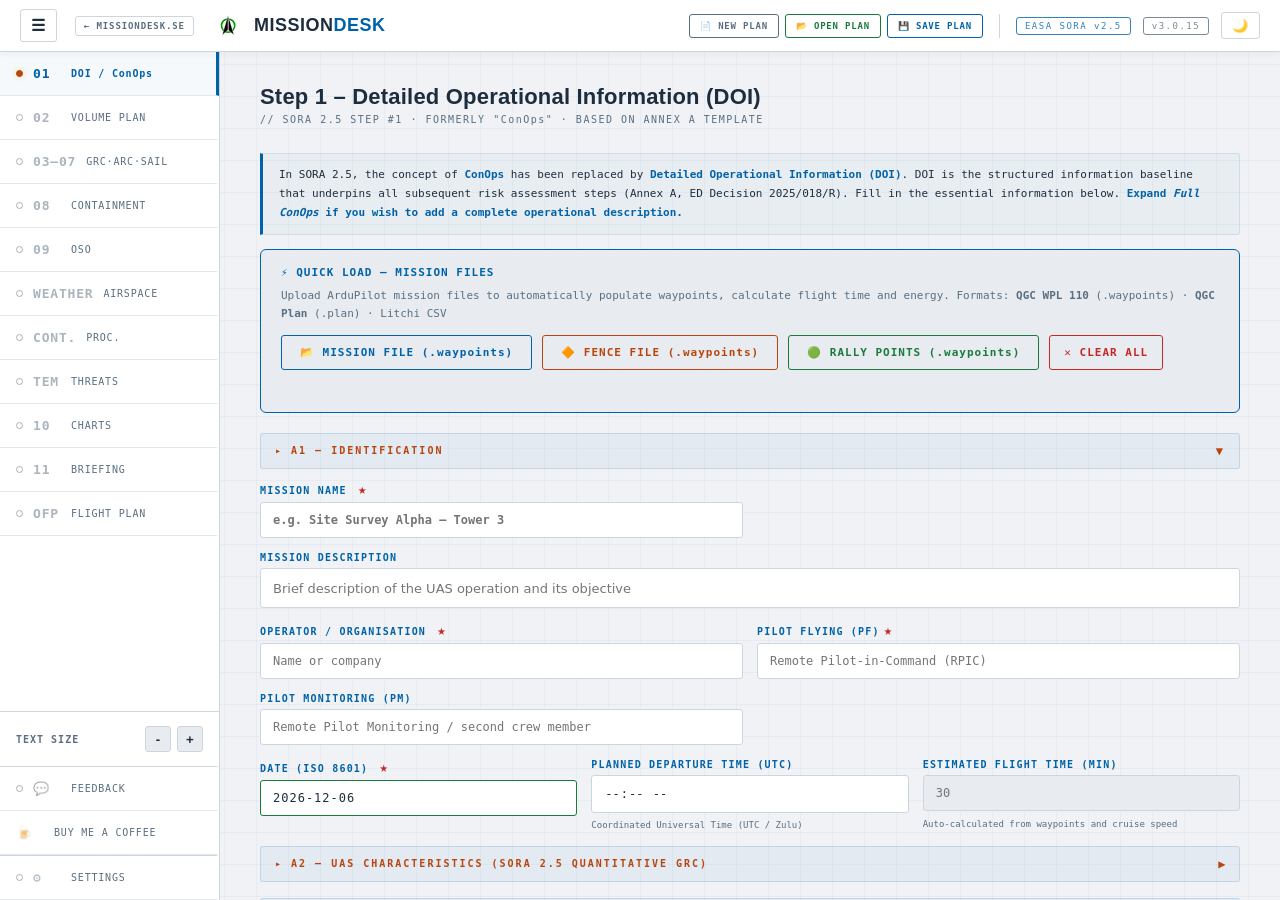
==== commit f83271f8: "Auto-deploy from MissionDesk@c0926457cdb7ddaa1e8588a24bf6b3b2b509a52c" ====
--- a/app/index.html
+++ b/app/index.html
@@ -2,23 +2,33 @@
 <html lang="en">
 <head>
 <meta charset="UTF-8">
-<meta http-equiv="Content-Security-Policy" content="default-src 'self' 'unsafe-inline' 'unsafe-eval' https: data: blob:;">
+<meta http-equiv="Content-Security-Policy" content="default-src 'self'; script-src 'self'; style-src 'self' 'unsafe-inline' https://fonts.googleapis.com; font-src 'self' https://fonts.gstatic.com data:; img-src 'self' data: blob: https:; connect-src 'self' https:; worker-src 'self' blob:; child-src 'self' blob:; object-src 'none'; base-uri 'self';">
 <meta name="viewport" content="width=device-width, initial-scale=1.0">
 <title>MissionDesk – EASA SORA UAS Operations Briefing System</title>
 <link rel="manifest" href="manifest.json">
+<!--
+  VENDORED THIRD-PARTY LIBRARIES (pinned, served locally from app/vendor/ — no runtime CDN dependency).
+    Leaflet  1.9.4    vendor/leaflet/   (leaflet.js + leaflet.css + images/ for control sprites)
+    Turf.js  7.3.5    vendor/turf/turf.min.js          (UMD global `turf`)
+    pdf.js   6.0.227  vendor/pdfjs/     (legacy ESM build: pdf.min.js + version-matched pdf.worker.min.js;
+                      files kept as .js so every static host serves them with a JavaScript MIME type)
+                      Upgraded from 3.11.174 → 6.0.227 — fixes CVE-2024-4367 (arbitrary JS via crafted PDF);
+                      eval is disabled by default from the 4.x line onward.
+  Google Fonts stays on CDN for now (cosmetic only — optional later follow-up to self-host).
+  Live map tile providers (Esri, Lantmäteriet, OpenAIP, LFV, SCB) stay remote — live data, not vendorable.
+-->
 <link href="https://fonts.googleapis.com/css2?family=Space+Mono:wght@400;700&family=Syne:wght@400;600;800&family=Barlow+Semi+Condensed:ital,wght@0,400;0,500;0,600;0,700;1,400&display=swap" rel="stylesheet">
-<link rel="stylesheet" href="https://cdnjs.cloudflare.com/ajax/libs/leaflet/1.9.4/leaflet.min.css"/>
-<script src="https://cdnjs.cloudflare.com/ajax/libs/leaflet/1.9.4/leaflet.min.js"></script>
-<script src="https://cdnjs.cloudflare.com/ajax/libs/pdf.js/3.11.174/pdf.min.js"></script>
-<script src="https://cdnjs.cloudflare.com/ajax/libs/Turf.js/6.5.0/turf.min.js"></script>
+<link rel="stylesheet" href="vendor/leaflet/leaflet.css"/>
+<script src="vendor/leaflet/leaflet.js"></script>
+<script src="vendor/turf/turf.min.js"></script>
 <link rel="stylesheet" href="css/styles.css">
 </head>
 <body>
 
 <header>
   <div class="logo">
-    <button id="sidebar-toggle-btn" class="dbrf-btn theme-btn" onclick="window.toggleSidebar()" title="Toggle Navigation" style="margin-right:8px; padding:6px 10px; font-size:16px;">☰</button>
-    <a href="/" title="Back to missiondesk.se" style="
+    <button id="sidebar-toggle-btn" class="dbrf-btn theme-btn" data-action="toggle-sidebar" title="Toggle Navigation" style="margin-right:8px; padding:6px 10px; font-size:16px;">☰</button>
+    <a href="/" class="header-back-link" title="Back to missiondesk.se" style="
       display:inline-flex; align-items:center; gap:5px;
       font-family:var(--mono); font-size:9px; font-weight:bold;
       letter-spacing:0.1em; text-transform:uppercase;
@@ -26,9 +36,7 @@
       border:1px solid var(--border); border-radius:3px;
       padding:4px 8px; margin-right:8px;
       transition:color 0.2s, border-color 0.2s;
-      white-space:nowrap;"
-      onmouseover="this.style.color='var(--text)';this.style.borderColor='var(--accent)'"
-      onmouseout="this.style.color='var(--muted)';this.style.borderColor='var(--border)'">
+      white-space:nowrap;">
       ← missiondesk.se
     </a>
     <div class="logo-icon">
@@ -52,18 +60,18 @@
   <div style="display: flex; align-items: center; gap: 16px; flex-shrink: 0;">
     <div class="dbrf-bar">
       <span class="dbrf-status" id="dbrf-status" style="margin-right:8px; text-align:right;"></span>
-      <button class="dbrf-btn dbrf-btn-new" onclick="window.dbrfNewPlan()" title="Start a new MissionDesk plan">📄 NEW PLAN</button>
-      <input type="file" id="dbrf-open-input" accept=".dbrf" style="display:none;" onchange="dbrfLoad(this)">
-      <button class="dbrf-btn dbrf-btn-open" onclick="document.getElementById('dbrf-open-input').click()" title="Open a saved MissionDesk plan (.dbrf)">📂 OPEN PLAN</button>
-      <button class="dbrf-btn dbrf-btn-save" onclick="dbrfSave()" title="Save current plan as .dbrf file">💾 SAVE PLAN</button>
+      <button class="dbrf-btn dbrf-btn-new" data-action="new-plan" title="Start a new MissionDesk plan">📄 NEW PLAN</button>
+      <input type="file" id="dbrf-open-input" accept=".dbrf" style="display:none;">
+      <button class="dbrf-btn dbrf-btn-open" data-action="open-plan" title="Open a saved MissionDesk plan (.dbrf)">📂 OPEN PLAN</button>
+      <button class="dbrf-btn dbrf-btn-save" data-action="save-plan" title="Save current plan as .dbrf file">💾 SAVE PLAN</button>
     </div>
 
     <div style="width: 1px; height: 24px; background: var(--border);"></div>
 
     <div style="display: flex; align-items: center; gap: 12px;">
       <div class="header-badge">EASA SORA v2.5</div>
-      <div class="header-badge" style="border-color: var(--muted); color: var(--muted);" id="app-version">{{APP_VERSION}}</div>
-      <button id="theme-toggle-btn" class="dbrf-btn theme-btn" onclick="toggleTheme()" title="Toggle Light/Dark Theme">☀️</button>
+      <div class="header-badge" style="border-color: var(--muted); color: var(--muted);" id="app-version"></div>
+      <button id="theme-toggle-btn" class="dbrf-btn theme-btn" data-action="toggle-theme" title="Toggle Light/Dark Theme">☀️</button>
     </div>
   </div>
 </header>
@@ -71,32 +79,32 @@
 <div class="app-layout">
   <aside class="sidebar">
     <nav class="step-nav vertical">
-      <button class="step-btn active" onclick="goTo(0)"><span class="step-num">01</span>DOI / ConOps</button>
-      <button class="step-btn" onclick="goTo(1)"><span class="step-num">02</span>VOLUME PLAN</button>
-      <button class="step-btn" onclick="goTo(2)"><span class="step-num">03–07</span>GRC·ARC·SAIL<span id="stale-warn-sail" class="stale-warn" style="display:none;" title="Data has changed. Click here to update the SORA calculation.">⚠</span></button>
-      <button class="step-btn" onclick="goTo(3)"><span class="step-num">08</span>CONTAINMENT</button>
-      <button class="step-btn" onclick="goTo(4)"><span class="step-num">09</span>OSO</button>
-      <button class="step-btn" onclick="goTo(5)"><span class="step-num">WEATHER</span>AIRSPACE</button>
-      <button class="step-btn" onclick="goTo(6)"><span class="step-num">CONT.</span>PROC.</button>
-      <button class="step-btn" onclick="goTo(7)"><span class="step-num">TEM</span>THREATS</button>
-      <button class="step-btn" onclick="goTo(8)"><span class="step-num">10</span>CHARTS</button>
-      <button class="step-btn" onclick="window.generateBriefing(); goTo(9)"><span class="step-num">11</span>BRIEFING</button>
-      <button class="step-btn" onclick="window.generateOFP(); goTo(10)"><span class="step-num">OFP</span>FLIGHT PLAN</button>
+      <button class="step-btn active" data-goto="0"><span class="step-num">01</span>DOI / ConOps</button>
+      <button class="step-btn" data-goto="1"><span class="step-num">02</span>VOLUME PLAN</button>
+      <button class="step-btn" data-goto="2"><span class="step-num">03–07</span>GRC·ARC·SAIL<span id="stale-warn-sail" class="stale-warn" style="display:none;" title="Data has changed. Click here to update the SORA calculation.">⚠</span></button>
+      <button class="step-btn" data-goto="3"><span class="step-num">08</span>CONTAINMENT</button>
+      <button class="step-btn" data-goto="4"><span class="step-num">09</span>OSO</button>
+      <button class="step-btn" data-goto="5"><span class="step-num">WEATHER</span>AIRSPACE</button>
+      <button class="step-btn" data-goto="6"><span class="step-num">CONT.</span>PROC.</button>
+      <button class="step-btn" data-goto="7"><span class="step-num">TEM</span>THREATS</button>
+      <button class="step-btn" data-goto="8"><span class="step-num">10</span>CHARTS</button>
+      <button class="step-btn" data-action="generate-briefing"><span class="step-num">11</span>BRIEFING</button>
+      <button class="step-btn" data-action="generate-ofp"><span class="step-num">OFP</span>FLIGHT PLAN</button>
 
       <div style="margin-top: auto; border-top: 1px solid var(--border); padding: 14px 16px; display: flex; align-items: center; justify-content: space-between;">
         <span style="font-family:var(--mono); font-size:10px; color:var(--muted); font-weight:bold; letter-spacing:1px;">TEXT SIZE</span>
         <div style="display:flex; gap:6px;">
-          <button onclick="window.adjustTextSize(-1)" style="background:var(--surface2); border:1px solid var(--border); color:var(--text); width:26px; height:26px; border-radius:3px; cursor:pointer; font-weight:bold; transition:background 0.2s;" onmouseover="this.style.background='var(--border)'" onmouseout="this.style.background='var(--surface2)'">-</button>
-          <button onclick="window.adjustTextSize(1)" style="background:var(--surface2); border:1px solid var(--border); color:var(--text); width:26px; height:26px; border-radius:3px; cursor:pointer; font-weight:bold; transition:background 0.2s;" onmouseover="this.style.background='var(--border)'" onmouseout="this.style.background='var(--surface2)'">+</button>
-        </div>
-      </div>
-      <button class="step-btn" onclick="window.openUrl('https://forms.gle/rgJdKVip1NUxTFjs9')" style="border-top: 1px solid var(--border);">
+          <button class="text-size-btn" data-action="text-size" data-delta="-1" style="background:var(--surface2); border:1px solid var(--border); color:var(--text); width:26px; height:26px; border-radius:3px; cursor:pointer; font-weight:bold; transition:background 0.2s;">-</button>
+          <button class="text-size-btn" data-action="text-size" data-delta="1" style="background:var(--surface2); border:1px solid var(--border); color:var(--text); width:26px; height:26px; border-radius:3px; cursor:pointer; font-weight:bold; transition:background 0.2s;">+</button>
+        </div>
+      </div>
+      <button class="step-btn" data-action="open-url" data-url="https://forms.gle/rgJdKVip1NUxTFjs9" style="border-top: 1px solid var(--border);">
         <span class="step-num">💬</span>FEEDBACK
       </button>
-      <button class="step-btn coffee-btn" onclick="window.openUrl('https://buymeacoffee.com/MissionDesk')">
+      <button class="step-btn coffee-btn" data-action="open-url" data-url="https://buymeacoffee.com/MissionDesk">
         <span class="step-num">🍺</span>BUY ME A COFFEE
       </button>
-      <button class="step-btn" onclick="goTo(11)" style="border-top: 1px solid var(--border);">
+      <button class="step-btn" data-goto="11" style="border-top: 1px solid var(--border);">
         <span class="step-num">⚙</span>SETTINGS
       </button>
     </nav>
@@ -123,15 +131,15 @@
         </div>
         <div style="display:flex;gap:10px;flex-wrap:wrap;align-items:center;">
           <input type="file" id="ql-mission-input" accept=".waypoints,.plan,.txt,.mission,.csv"
-            style="display:none;" onchange="quickLoadMission(this)">
+            style="display:none;">
           <input type="file" id="ql-fence-input" accept=".waypoints,.plan,.txt,.fence"
-            style="display:none;" onchange="quickLoadFence(this)">
+            style="display:none;">
           <input type="file" id="ql-rally-input" accept=".waypoints,.txt,.rally"
-            style="display:none;" onchange="quickLoadRally(this)">
-          <button onclick="document.getElementById('ql-mission-input').click()" class="btn btn-secondary" style="border-color:var(--accent); color:var(--accent); padding:10px 18px; font-size:11px;">📂 MISSION FILE (.waypoints)</button>
-          <button onclick="document.getElementById('ql-fence-input').click()" class="btn btn-secondary" style="border-color:var(--accent2); color:var(--accent2); padding:10px 18px; font-size:11px;">🔶 FENCE FILE (.waypoints)</button>
-          <button onclick="document.getElementById('ql-rally-input').click()" class="btn btn-secondary" style="border-color:var(--ok); color:var(--ok); padding:10px 18px; font-size:11px;">🟢 RALLY POINTS (.waypoints)</button>
-          <button onclick="clearQuickLoad()" class="btn btn-secondary" style="border-color:var(--danger); color:var(--danger); padding:10px 14px; font-size:11px;">✕ CLEAR ALL</button>
+            style="display:none;">
+          <button data-action="trigger-input" data-target="ql-mission-input" class="btn btn-secondary" style="border-color:var(--accent); color:var(--accent); padding:10px 18px; font-size:11px;">📂 MISSION FILE (.waypoints)</button>
+          <button data-action="trigger-input" data-target="ql-fence-input" class="btn btn-secondary" style="border-color:var(--accent2); color:var(--accent2); padding:10px 18px; font-size:11px;">🔶 FENCE FILE (.waypoints)</button>
+          <button data-action="trigger-input" data-target="ql-rally-input" class="btn btn-secondary" style="border-color:var(--ok); color:var(--ok); padding:10px 18px; font-size:11px;">🟢 RALLY POINTS (.waypoints)</button>
+          <button data-action="clear-quick-load" class="btn btn-secondary" style="border-color:var(--danger); color:var(--danger); padding:10px 14px; font-size:11px;">✕ CLEAR ALL</button>
         </div>
         <div id="ql-status" style="margin-top:10px;font-family:var(--mono);font-size:10px;
           color:var(--muted);line-height:1.9;min-height:16px;white-space:pre-line;"></div>
@@ -164,7 +172,7 @@
       <div class="form-grid three">
         <div class="field">
           <label>Date (ISO 8601) <span class="req-star">★</span></label>
-          <input type="text" id="op-date" placeholder="YYYY-MM-DD" maxlength="10" style="font-family:var(--mono);letter-spacing:1px;" oninput="window.formatDateInput(this)">
+          <input type="text" id="op-date" placeholder="YYYY-MM-DD" maxlength="10" style="font-family:var(--mono);letter-spacing:1px;">
         </div>
         <div class="field">
           <label>Planned departure time (UTC)</label>
@@ -172,7 +180,7 @@
         </div>
         <div class="field">
           <label>Estimated flight time (min)</label>
-          <input type="number" id="op-duration" placeholder="30" min="1"
+          <input type="number" id="op-duration" placeholder="30" min="1" max="1440"
             style="background:var(--surface2);" title="Auto-calculated – may also be edited manually" lang="en">
           <div id="duration-hint" style="font-family:var(--mono);font-size:9px;color:var(--muted);margin-top:3px;">Auto-calculated from waypoints and cruise speed</div>
         </div>
@@ -186,11 +194,7 @@
         <div class="field">
         <label>UAS / Model <span class="req-star">★</span></label>
         <div style="position:relative;">
-          <input type="text" id="drone-model" placeholder="e.g. DJI Mavic 3" autocomplete="off"
-            onfocus="window.showDroneSuggestions(this.value)"
-            onclick="window.showDroneSuggestions(this.value)"
-            oninput="window.droneLookupDebounced(this.value)" 
-            onblur="setTimeout(window.hideDroneSuggestions,250)">
+          <input type="text" id="drone-model" placeholder="e.g. DJI Mavic 3" autocomplete="off">
           <div id="drone-suggestions" style="display:none;position:absolute;top:100%;left:0;right:0;z-index:99;
             background:var(--surface);border:1px solid var(--accent);border-radius:3px;box-shadow:0 4px 16px rgba(0,0,0,0.15);max-height:250px;overflow-y:auto;"></div>
         </div>
@@ -198,29 +202,29 @@
       </div>
         <div class="field">
           <label>Characteristic dimension (m) ★</label>
-          <input type="number" id="drone-dim" placeholder="0.6" step="0.01" min="0" oninput="updateDimHint()" inputmode="decimal" lang="en">
+          <input type="number" id="drone-dim" placeholder="0.6" step="0.01" min="0" max="40" inputmode="decimal" lang="en">
           <div id="dim-hint" style="font-family:var(--mono);font-size:9px;color:var(--muted);margin-top:3px;">Largest dimension (diagonal for multirotor)</div>
         </div>
         <div class="field">
           <label>Maximum airspeed (m/s) ★</label>
-          <input type="number" id="drone-speed" placeholder="15" step="0.5" min="0" lang="en">
+          <input type="number" id="drone-speed" placeholder="15" step="0.5" min="0" max="200" lang="en">
         </div>
       </div>
       <div class="form-grid three">
         <div class="field">
           <label>Cruise speed (m/s) – for flight time calculation</label>
-          <input type="number" id="drone-cruise" placeholder="10" step="0.5" min="0.5" value="10"
-            oninput="recalcFlightTime()" inputmode="decimal" lang="en">
+          <input type="number" id="drone-cruise" placeholder="10" step="0.5" min="0.5" max="200" value="10"
+            inputmode="decimal" lang="en">
           <div style="font-family:var(--mono);font-size:9px;color:var(--muted);margin-top:3px;">Default 10 m/s. Used to calculate flight time from waypoints.</div>
         </div>
         <div class="field">
           <label>Dwell time per waypoint (s)</label>
-          <input type="number" id="drone-wp-dwell" placeholder="0" step="1" min="0" value="0"
-            oninput="recalcFlightTime()" inputmode="decimal" lang="en">
+          <input type="number" id="drone-wp-dwell" placeholder="0" step="1" min="0" max="3600" value="0"
+            inputmode="decimal" lang="en">
           <div style="font-family:var(--mono);font-size:9px;color:var(--muted);margin-top:3px;">Hover/dwell time per waypoint (hover, photo etc). Default 0 s.</div>
         </div>
         <div class="field" style="align-self:flex-end;">
-          <button class="btn btn-secondary" onclick="recalcFlightTime()" style="width:100%;font-size:11px;padding:10px; color:var(--accent); border-color:var(--accent);">
+          <button class="btn btn-secondary" data-action="recalc-flight-time" style="width:100%;font-size:11px;padding:10px; color:var(--accent); border-color:var(--accent);">
             ⏱ CALCULATE FLIGHT TIME
           </button>
         </div>
@@ -228,7 +232,7 @@
       <div class="form-grid three">
         <div class="field">
           <label>MTOM (kg) – for reference</label>
-          <input type="number" id="drone-mtom" placeholder="0.9" step="0.1" min="0" inputmode="decimal" lang="en">
+          <input type="number" id="drone-mtom" placeholder="0.9" step="0.1" min="0" max="25000" inputmode="decimal" lang="en">
         </div>
         <div class="field">
           <label>Remote ID active</label>
@@ -262,7 +266,7 @@
         font-family:var(--mono);font-size:9px;color:var(--accent);display:flex;align-items:flex-start;gap:8px;">
         <span style="flex-shrink:0;font-size:11px;">ℹ</span>
         <span id="nrg-source-text"></span>
-        <button onclick="nrgResetToDefaults()" title="Reset to default values"
+        <button data-action="nrg-reset" title="Reset to default values"
           style="margin-left:auto;flex-shrink:0;background:none;border:1px solid var(--accent);
           color:var(--accent);font-family:var(--mono);font-size:9px;padding:2px 8px;cursor:pointer;border-radius:2px;">
           ↺ RESET
@@ -277,7 +281,7 @@
               font-family:var(--mono);">DB</span>
           </label>
           <input type="number" id="nrg-setup" placeholder="2" step="0.5" min="0" max="20" value="2"
-            oninput="nrgMarkEdited('nrg-setup');recalcEnergy()" inputmode="decimal" lang="en">
+            inputmode="decimal" lang="en">
           <div style="font-family:var(--mono);font-size:9px;color:var(--muted);margin-top:2px;">Fixed overhead before take-off</div>
         </div>
         <div class="field">
@@ -287,7 +291,7 @@
               font-family:var(--mono);">DB</span>
           </label>
           <input type="number" id="nrg-takeoff" placeholder="5" step="0.5" min="0" max="50" value="5"
-            oninput="nrgMarkEdited('nrg-takeoff');recalcEnergy()" inputmode="decimal" lang="en">
+            inputmode="decimal" lang="en">
           <div style="font-family:var(--mono);font-size:9px;color:var(--muted);margin-top:2px;">High power — vertical ascent phase</div>
         </div>
         <div class="field">
@@ -297,7 +301,7 @@
               font-family:var(--mono);">DB</span>
           </label>
           <input type="number" id="nrg-cruise" placeholder="3" step="0.5" min="0" max="30" value="3"
-            oninput="nrgMarkEdited('nrg-cruise');recalcEnergy()" inputmode="decimal" lang="en">
+            inputmode="decimal" lang="en">
           <div style="font-family:var(--mono);font-size:9px;color:var(--muted);margin-top:2px;">Horizontal cruise phase</div>
         </div>
         <div class="field">
@@ -307,7 +311,7 @@
               font-family:var(--mono);">DB</span>
           </label>
           <input type="number" id="nrg-descent" placeholder="2.5" step="0.5" min="0" max="30" value="2.5"
-            oninput="nrgMarkEdited('nrg-descent');recalcEnergy()" inputmode="decimal" lang="en">
+            inputmode="decimal" lang="en">
           <div style="font-family:var(--mono);font-size:9px;color:var(--muted);margin-top:2px;">Lower power — descent phase</div>
         </div>
       </div>
@@ -319,7 +323,7 @@
               font-family:var(--mono);">DB</span>
           </label>
           <input type="number" id="nrg-takeoff-min" placeholder="1.5" step="0.5" min="0" value="1.5"
-            oninput="nrgMarkEdited('nrg-takeoff-min');recalcEnergy()" inputmode="decimal" lang="en">
+            inputmode="decimal" lang="en">
         </div>
         <div class="field">
           <label>Descent phase (min)
@@ -328,12 +332,12 @@
               font-family:var(--mono);">DB</span>
           </label>
           <input type="number" id="nrg-descent-min" placeholder="1.5" step="0.5" min="0" value="1.5"
-            oninput="nrgMarkEdited('nrg-descent-min');recalcEnergy()" inputmode="decimal" lang="en">
+            inputmode="decimal" lang="en">
         </div>
         <div class="field">
           <label>Reserve margin (%)</label>
           <input type="number" id="nrg-reserve" placeholder="20" step="5" min="0" max="50" value="20"
-            oninput="recalcEnergy()" inputmode="decimal" lang="en">
+            inputmode="decimal" lang="en">
           <div style="font-family:var(--mono);font-size:9px;color:var(--muted);margin-top:2px;">Recommended ≥20% (RTL margin)</div>
         </div>
       </div>
@@ -395,7 +399,7 @@
         </div>
         <div class="field">
           <label>Operation type</label>
-          <select id="op-type" onchange="handleOpTypeChange()">
+          <select id="op-type">
             <option value="foto">Photo / Video</option>
             <option value="inspektion">Infrastructure inspection</option>
             <option value="lantmatning">Survey / Mapping</option>
@@ -407,7 +411,7 @@
         </div>
         <div class="field">
           <label>Flight category</label>
-          <select id="op-flighttype" onchange="handleFlightTypeChange()">
+          <select id="op-flighttype">
             <option value="standard">Standard flight</option>
             <option value="autonomt">Autonomous / Waypoint</option>
             <option value="svarm">Swarm</option>
@@ -431,15 +435,15 @@
       <div class="form-grid three">
         <div class="field">
           <label>Max altitude AGL (m)</label>
-          <input type="number" id="op-alt" placeholder="50" min="0" inputmode="decimal" lang="en">
+          <input type="number" id="op-alt" placeholder="50" min="0" max="10000" step="1" inputmode="decimal" lang="en">
         </div>
         <div class="field">
           <label>Operating radius / volume (m)</label>
-          <input type="number" id="op-radius" placeholder="200" min="0" inputmode="decimal" lang="en">
+          <input type="number" id="op-radius" placeholder="200" min="0" max="100000" step="1" inputmode="decimal" lang="en">
         </div>
         <div class="field">
           <label>Contingency volume / buffer (m)</label>
-          <input type="number" id="op-buffer" placeholder="50" min="0" inputmode="decimal" lang="en">
+          <input type="number" id="op-buffer" placeholder="50" min="0" max="100000" step="1" inputmode="decimal" lang="en">
           <div style="font-family:var(--mono);font-size:9px;color:var(--muted);margin-top:3px;">Ground risk buffer (SORA 2.5 §2.2.4)</div>
         </div>
       </div>
@@ -459,7 +463,7 @@
         <div class="info-box" style="display:flex;align-items:center;justify-content:space-between;gap:12px;flex-wrap:wrap;">
           <span>Delivery and transport operations require coordinates for <strong>start point</strong> and <strong>destination</strong>.
           Flight distance calculated automatically. Map updates as you enter coordinates.</span>
-          <button onclick="window.autoFillDeliveryCoords()"
+          <button data-action="autofill-delivery"
             class="btn btn-secondary"
             style="border-color:var(--accent);color:var(--accent);padding:6px 12px;font-size:10px;"
             title="Fill start/destination from loaded mission file (first and last waypoint)">
@@ -475,7 +479,7 @@
           </div>
           <div class="field">
             <label>📍 Start point – coordinates</label>
-            <input type="text" id="delivery-start-coords" placeholder="57.7089° N, 11.9746° E" oninput="window.updateDeliveryMap();window.calcDeliveryDistance();window.recalcFlightTime()">
+            <input type="text" id="delivery-start-coords" placeholder="57.7089° N, 11.9746° E">
             <div id="delivery-start-coords-hint" style="font-family:var(--mono);font-size:9px;color:var(--muted);margin-top:2px;display:none;"></div>
           </div>
         </div>
@@ -486,7 +490,7 @@
           </div>
           <div class="field">
             <label>🏁 Destination – coordinates</label>
-            <input type="text" id="delivery-dest-coords" placeholder="57.6823° N, 11.9724° E" oninput="window.updateDeliveryMap();window.calcDeliveryDistance();window.recalcFlightTime()">
+            <input type="text" id="delivery-dest-coords" placeholder="57.6823° N, 11.9724° E">
             <div id="delivery-dest-coords-hint" style="font-family:var(--mono);font-size:9px;color:var(--muted);margin-top:2px;display:none;"></div>
           </div>
         </div>
@@ -497,7 +501,7 @@
           </div>
           <div class="field">
             <label>Route distance (m) – auto-calculated</label>
-            <input type="number" id="delivery-distance" placeholder="Auto" min="0" style="background:var(--surface2);" inputmode="decimal" lang="en">
+            <input type="number" id="delivery-distance" placeholder="Auto" min="0" max="500000" step="1" style="background:var(--surface2);" inputmode="decimal" lang="en">
             <div style="font-family:var(--mono);font-size:9px;color:var(--muted);margin-top:3px;" id="delivery-dist-hint">Fill in coordinates above for auto-calculation</div>
           </div>
         </div>
@@ -526,25 +530,25 @@
         </div>
         <div id="waypoint-list"></div>
         <div style="display:flex; gap:10px; margin-top:10px; flex-wrap:wrap;">
-          <button class="btn btn-secondary" onclick="window.addWaypoint()" style="border-color:var(--accent);color:var(--accent);">+ ADD WAYPOINT</button>
-          <button class="btn btn-secondary" onclick="window.clearWaypoints()" style="border-color:var(--danger);color:var(--danger);">✕ CLEAR ALL</button>
-          <button class="btn btn-secondary" onclick="window.toggleBulkImport()" style="border-color:var(--accent);color:var(--accent);">↓ TEXT IMPORT</button>
+          <button class="btn btn-secondary" data-action="add-waypoint" style="border-color:var(--accent);color:var(--accent);">+ ADD WAYPOINT</button>
+          <button class="btn btn-secondary" data-action="clear-waypoints" style="border-color:var(--danger);color:var(--danger);">✕ CLEAR ALL</button>
+          <button class="btn btn-secondary" data-action="toggle-bulk-import" style="border-color:var(--accent);color:var(--accent);">↓ TEXT IMPORT</button>
           <input type="file" id="wp-file-input" accept=".waypoints,.txt,.plan,.mission,.wpl,.csv"
-            style="display:none;" onchange="window.loadWaypointFile(this)">
+            style="display:none;">
           <input type="file" id="fence-file-input" accept=".waypoints,.txt,.fence,.plan"
-            style="display:none;" onchange="window.loadFenceFile(this)">
-          <button class="btn btn-secondary" onclick="document.getElementById('wp-file-input').click()"
+            style="display:none;">
+          <button class="btn btn-secondary" data-action="trigger-input" data-target="wp-file-input"
             style="border-color:var(--accent);color:var(--accent);">
             📂 MISSION FILE (.waypoints)
           </button>
-          <button class="btn btn-secondary" onclick="document.getElementById('fence-file-input').click()"
+          <button class="btn btn-secondary" data-action="trigger-input" data-target="fence-file-input"
             style="border-color:var(--accent2);color:var(--accent2);">
             🔶 GEOFENCE FILE (.waypoints)
           </button>
-          <button class="btn btn-secondary" onclick="window.clearFence()"
+          <button class="btn btn-secondary" data-action="clear-fence"
             style="border-color:var(--accent2);color:var(--accent2);"
             title="Clear geofence">✕ FENCE</button>
-          <button class="btn btn-secondary" onclick="window.openLFVMap()" style="border-color:var(--ok);color:var(--ok);">🗺 CAA MAP ↗</button>
+          <button class="btn btn-secondary" data-action="open-lfv-map" style="border-color:var(--ok);color:var(--ok);">🗺 CAA MAP ↗</button>
         </div>
         <div id="wp-file-status" style="font-family:var(--mono);font-size:11px;color:var(--muted);margin-top:6px;min-height:14px;"></div>
         <div id="fence-file-status" style="font-family:var(--mono);font-size:11px;color:var(--muted);min-height:14px;"></div>
@@ -553,7 +557,7 @@
             <label>Bulk import – one waypoint per line. Any supported coordinate format, then alt AGL (m) and name separated by comma</label>
             <textarea id="waypoint-bulk" rows="6" placeholder="55°43'44.1&quot;N 13°18'47.4&quot;E, 50, Start&#10;57.7089, 11.9746, 75, WP1&#10;57.7089° N 11.9746° E, 75, WP2&#10;57.7200 11.9900, 0, Landing"></textarea>
           </div>
-          <button class="btn btn-primary" onclick="window.parseBulkWaypoints()" style="margin-top:8px;">IMPORT TEXT</button>
+          <button class="btn btn-primary" data-action="parse-bulk-waypoints" style="margin-top:8px;">IMPORT TEXT</button>
         </div>
         <div id="waypoint-stats" style="display:none;margin-top:10px;font-family:var(--mono);font-size:11px;color:var(--muted);background:var(--surface2);border-radius:4px;padding:10px 14px;border:1px solid var(--border);display:flex;flex-wrap:wrap;gap:16px;"></div>
         <div id="waypoint-preview" style="margin-top:12px;">
@@ -577,7 +581,7 @@
         <div class="form-grid full">
           <div class="field">
             <label>UAS system description (DOI 1.2)</label>
-            <select id="conops-uas-select" onchange="window.fillUasFromSelect(this.value)" style="margin-bottom:6px;">
+            <select id="conops-uas-select" style="margin-bottom:6px;">
               <option value="">-- Select UAS model or enter manually --</option>
               <option value="mavic3">DJI Mavic 3 Enterprise</option>
               <option value="mavic3t">DJI Mavic 3 Thermal</option>
@@ -646,7 +650,7 @@
           </div>
         </div>
       <div class="btn-row">
-        <button class="btn btn-primary" onclick="window.validateAndNext(0, 1)">NEXT: VOLUME PLANNER →</button>
+        <button class="btn btn-primary" data-action="validate-next" data-from="0" data-to="1">NEXT: VOLUME PLANNER →</button>
       </div>
     </div>
 	
@@ -662,36 +666,36 @@
       <div class="form-grid four">
         <div class="field">
           <label>Flight Speed (m/s)</label>
-          <input type="number" id="vol-speed" value="15" step="1" oninput="window.calcVolumes()">
+          <input type="number" id="vol-speed" value="15" step="1" min="0" max="200">
         </div>
         <div class="field">
           <label>Wind Speed (m/s)</label>
-          <input type="number" id="vol-wind" value="8" step="1" oninput="window.calcVolumes()">
+          <input type="number" id="vol-wind" value="8" step="1" min="0" max="100">
         </div>
         <div class="field">
           <label>Flight Height AGL (m)</label>
-          <input type="number" id="vol-height" value="50" step="1" oninput="window.calcVolumes()">
+          <input type="number" id="vol-height" value="50" step="1" min="0" max="10000">
         </div>
         <div class="field">
           <label>Pos. Error / GNSS (m)</label>
-          <input type="number" id="vol-gps" value="3" step="1" oninput="window.calcVolumes()">
+          <input type="number" id="vol-gps" value="3" step="1" min="0" max="1000">
         </div>
       </div>
 
       <div class="form-grid three">
         <div class="field">
           <label>Pilot Reaction Time (s)</label>
-          <input type="number" id="vol-reaction" value="3" step="0.5" oninput="window.calcVolumes()">
+          <input type="number" id="vol-reaction" value="3" step="0.5" min="0" max="60">
           <div style="font-family:var(--mono);font-size:9px;color:var(--muted);margin-top:2px;">Typical: 3.0s</div>
         </div>
         <div class="field">
           <label>System Latency (s)</label>
-          <input type="number" id="vol-latency" value="1" step="0.5" oninput="window.calcVolumes()">
+          <input type="number" id="vol-latency" value="1" step="0.5" min="0" max="60">
           <div style="font-family:var(--mono);font-size:9px;color:var(--muted);margin-top:2px;">Typical: 1.0s</div>
         </div>
         <div class="field">
           <label>Termination Method (GRB)</label>
-          <select id="vol-fts" onchange="window.calcVolumes()">
+          <select id="vol-fts">
             <option value="ballistic">Ballistic (1:1 rule)</option>
             <option value="parachute">Parachute (drift calculation)</option>
             <option value="glide">Fixed-wing glide</option>
@@ -703,16 +707,16 @@
         <div style="display:flex; justify-content:space-between; align-items:center; margin-bottom:8px; flex-wrap:wrap; gap:8px;">
           <div style="font-family:var(--mono); font-size:10px; color:var(--muted);">MAP & SAFETY BUFFERS</div>
           <div style="display:flex; gap:8px; flex-wrap:wrap;">
-            <button id="btn-layer-topo" class="btn btn-secondary" onclick="window.toggleTopoMap()" style="font-size:10px; padding:6px 12px; border-color:var(--text); color:var(--text);" title="Show Swedish Topographic Map">
+            <button id="btn-layer-topo" class="btn btn-secondary" data-action="toggle-topo-map" style="font-size:10px; padding:6px 12px; border-color:var(--text); color:var(--text);" title="Show Swedish Topographic Map">
               🇸🇪 LANTMÄTERIET TOPO
             </button>
-            <button id="btn-layer-aip" class="btn btn-secondary" onclick="window.toggleAirspaceLayer()" style="font-size:10px; padding:6px 12px; border-color:var(--accent); color:var(--accent);" title="Show OpenAIP Airspace">
+            <button id="btn-layer-aip" class="btn btn-secondary" data-action="toggle-airspace-layer" style="font-size:10px; padding:6px 12px; border-color:var(--accent); color:var(--accent);" title="Show OpenAIP Airspace">
               ✈ OPENAIP
             </button>
-            <button id="btn-layer-lfv" class="btn btn-secondary" onclick="window.toggleLFVLayer()" style="font-size:10px; padding:6px 12px; border-color:#005b9f; color:#005b9f;" title="Show official Swedish airspace from LFV">
+            <button id="btn-layer-lfv" class="btn btn-secondary" data-action="toggle-lfv-layer" style="font-size:10px; padding:6px 12px; border-color:#005b9f; color:#005b9f;" title="Show official Swedish airspace from LFV">
               🇸🇪 LFV AIRSPACE
             </button>
-            <button id="btn-layer-scb" class="btn btn-secondary" onclick="window.togglePopLayer()" style="font-size:10px; padding:6px 12px; border-color:var(--accent3); color:var(--accent3);" title="Show urban areas (SCB)">
+            <button id="btn-layer-scb" class="btn btn-secondary" data-action="toggle-pop-layer" style="font-size:10px; padding:6px 12px; border-color:var(--accent3); color:var(--accent3);" title="Show urban areas (SCB)">
               👥 SCB DEMOGRAPHICS
             </button>
           </div>
@@ -732,8 +736,8 @@
       </div>
 
       <div class="btn-row" style="margin-top: 16px;">
-        <button class="btn btn-secondary" onclick="window.goTo(0)">← BACK</button>
-        <button class="btn btn-primary" onclick="window.goTo(2)">SAVE & NEXT: GRC / ARC / SAIL →</button>
+        <button class="btn btn-secondary" data-goto="0">← BACK</button>
+        <button class="btn btn-primary" data-goto="2">SAVE & NEXT: GRC / ARC / SAIL →</button>
       </div>
     </div>
 
@@ -750,12 +754,12 @@
       <div class="form-grid" style="margin-bottom:8px;">
         <div class="field">
           <label>Characteristic dimension (m) – from DOI</label>
-          <input type="number" id="igrc-dim" placeholder="0.6" step="0.1" min="0" inputmode="decimal" lang="en" oninput="window.updateDimHint()">
+          <input type="number" id="igrc-dim" placeholder="0.6" step="0.1" min="0" max="40" inputmode="decimal" lang="en">
           <div id="dim-class-hint" style="font-family:var(--mono);font-size:9px;color:var(--accent);margin-top:3px;"></div>
         </div>
         <div class="field">
           <label>Max speed (m/s) – from DOI</label>
-          <input type="number" id="igrc-speed" placeholder="15" step="1" min="0" inputmode="decimal" lang="en" oninput="window.updateDimHint()">
+          <input type="number" id="igrc-speed" placeholder="15" step="1" min="0" max="200" inputmode="decimal" lang="en">
           <div id="speed-class-hint" style="font-family:var(--mono);font-size:9px;color:var(--accent);margin-top:3px;"></div>
         </div>
       </div>
@@ -838,63 +842,63 @@
       <div class="form-grid">
         <div class="field">
           <label>Atypical / segregated airspace?</label>
-          <select id="arc-atypical" onchange="window.calcSAIL25()">
+          <select id="arc-atypical">
             <option value="no">No</option>
             <option value="yes">Yes – segregated, restricted, no manned traffic expected</option>
           </select>
         </div>
         <div class="field">
           <label>Operation above FL600?</label>
-          <select id="arc-above-fl600" onchange="window.calcSAIL25()">
+          <select id="arc-above-fl600">
             <option value="no">No</option>
             <option value="yes">Yes – above FL600</option>
           </select>
         </div>
         <div class="field">
           <label>Within airport / heliport environment?</label>
-          <select id="arc-airport-env" onchange="window.calcSAIL25()">
+          <select id="arc-airport-env">
             <option value="no">No</option>
             <option value="yes">Yes (~5 km from runway centre, or as defined by authority)</option>
           </select>
         </div>
         <div class="field">
           <label>Airspace class B, C or D? <small>(only if airport env = Yes)</small></label>
-          <select id="arc-class-bcd" onchange="window.calcSAIL25()">
+          <select id="arc-class-bcd">
             <option value="no">No – Class E, F or G</option>
             <option value="yes">Yes – Class B, C or D</option>
           </select>
         </div>
         <div class="field">
           <label>Max altitude above 150 m AGL?</label>
-          <select id="arc-above-150" onchange="window.calcSAIL25()">
+          <select id="arc-above-150">
             <option value="no">No – below 150 m AGL</option>
             <option value="yes">Yes – above 150 m AGL (and below FL600)</option>
           </select>
         </div>
         <div class="field">
           <label>Mode-S Veil or Transponder Mandatory Zone (TMZ)?</label>
-          <select id="arc-mode-s" onchange="window.calcSAIL25()">
+          <select id="arc-mode-s">
             <option value="no">No</option>
             <option value="yes">Yes</option>
           </select>
         </div>
         <div class="field">
           <label>Controlled airspace (class A–E)?</label>
-          <select id="arc-controlled" onchange="window.calcSAIL25()">
+          <select id="arc-controlled">
             <option value="no">No – uncontrolled (Class F/G)</option>
             <option value="yes">Yes – controlled (Class A–E)</option>
           </select>
         </div>
         <div class="field">
           <label>Primarily over urban area?</label>
-          <select id="arc-urban" onchange="window.calcSAIL25()">
+          <select id="arc-urban">
             <option value="no">No – rural / open area</option>
             <option value="yes">Yes – urban area</option>
           </select>
         </div>
         <div class="field">
           <label>Competent authority / ANSP override ARC? <small>[SORA 4.4.4(d)]</small></label>
-          <select id="arc-authority-override" onchange="window.calcSAIL25()">
+          <select id="arc-authority-override">
             <option value="none">No override – use decision tree result</option>
             <option value="b">ARC-b – authority raises to ARC-b</option>
             <option value="c">ARC-c – authority raises to ARC-c</option>
@@ -916,7 +920,7 @@
       <div class="form-grid">
         <div class="field">
           <label>Demonstrated local density rating (1 = lowest)</label>
-          <select id="arc-local-density" onchange="window.calcSAIL25()">
+          <select id="arc-local-density">
             <option value="none">No mitigation claimed</option>
             <option value="1">1 – reference environment density (rural, uncontrolled &lt;150 m)</option>
             <option value="2">2 – low local density demonstrated</option>
@@ -927,7 +931,7 @@
         </div>
         <div class="field">
           <label>Claim ARC-a via atypical airspace demonstration?</label>
-          <select id="arc-claim-atypical" onchange="window.calcSAIL25()">
+          <select id="arc-claim-atypical">
             <option value="no">No</option>
             <option value="yes">Yes – full atypical/segregated airspace demonstrated to authority</option>
           </select>
@@ -943,7 +947,7 @@
       <div class="form-grid">
         <div class="field">
           <label>Operational mode</label>
-          <select id="arc-vlos" onchange="window.calcSAIL25()">
+          <select id="arc-vlos">
             <option value="bvlos">BVLOS – beyond visual line of sight</option>
             <option value="vlos">VLOS / EVLOS – visual line of sight</option>
           </select>
@@ -970,8 +974,8 @@
       </div>
 
       <div class="btn-row">
-        <button class="btn btn-secondary" onclick="window.goTo(1)">← BACK</button>
-        <button class="btn btn-primary" onclick="window.calcSAIL25(); window.goTo(3)">CALCULATE & NEXT: CONTAINMENT →</button>
+        <button class="btn btn-secondary" data-goto="1">← BACK</button>
+        <button class="btn btn-primary" data-action="recalc-sail-next">CALCULATE & NEXT: CONTAINMENT →</button>
       </div>
     </div>
 
@@ -1055,8 +1059,8 @@
       </div>
 
       <div class="btn-row">
-        <button class="btn btn-secondary" onclick="window.goTo(2)">← BACK</button>
-        <button class="btn btn-primary" onclick="window.assessContainment(); window.goTo(4)">NEXT: OSO →</button>
+        <button class="btn btn-secondary" data-goto="2">← BACK</button>
+        <button class="btn btn-primary" data-action="assess-containment-next">NEXT: OSO →</button>
       </div>
     </div>
 
@@ -1073,7 +1077,7 @@
       <div class="form-grid" style="margin-bottom:16px;">
         <div class="field">
           <label>Filter OSO by SAIL level (shows minimum requirements)</label>
-          <select id="oso-sail-filter" onchange="window.renderOSO()">
+          <select id="oso-sail-filter">
             <option value="all">Show all OSOs</option>
             <option value="I">SAIL I</option>
             <option value="II">SAIL II</option>
@@ -1107,8 +1111,8 @@
       <div class="oso-list" id="oso-list-4"></div>
 
       <div class="btn-row">
-        <button class="btn btn-secondary" onclick="window.goTo(3)">← BACK</button>
-        <button class="btn btn-primary" onclick="window.goTo(5)">NEXT: WEATHER & AIRSPACE →</button>
+        <button class="btn btn-secondary" data-goto="3">← BACK</button>
+        <button class="btn btn-primary" data-goto="5">NEXT: WEATHER & AIRSPACE →</button>
       </div>
     </div>
 
@@ -1122,15 +1126,15 @@
         <strong>Assessment updates in real time</strong> as you enter values in the fields.
       </div>
       <div style="display:flex; gap:10px; flex-wrap:wrap; margin-bottom:6px;">
-        <button class="btn btn-secondary" onclick="window.openSMHI()" style="border-color:var(--accent);color:var(--accent);">🌦 SMHI.SE</button>
-        <button class="btn btn-secondary" onclick="window.openYr()" style="border-color:var(--accent);color:var(--accent);">🌤 YR.NO</button>
-        <button class="btn btn-secondary" onclick="window.openWindy()" style="border-color:var(--accent);color:var(--accent);">🌬 WINDY.COM</button>
+        <button class="btn btn-secondary" data-action="open-smhi" style="border-color:var(--accent);color:var(--accent);">🌦 SMHI.SE</button>
+        <button class="btn btn-secondary" data-action="open-yr" style="border-color:var(--accent);color:var(--accent);">🌤 YR.NO</button>
+        <button class="btn btn-secondary" data-action="open-windy" style="border-color:var(--accent);color:var(--accent);">🌬 WINDY.COM</button>
       </div>
       <div id="smhi-status" style="font-family:var(--mono);font-size:11px;color:var(--muted);margin-bottom:8px;min-height:18px;"></div>
 
       <div class="section-label" style="display:flex;align-items:center;justify-content:space-between;flex-wrap:wrap;gap:8px;">
         <span>▸ CURRENT WEATHER CONDITIONS</span>
-        <button onclick="window.autoFillWeatherFromNearestMetar()"
+        <button data-action="autofill-weather-metar"
           class="btn btn-secondary"
           style="border-color:var(--accent);color:var(--accent);padding:5px 12px;font-size:10px;"
           title="Fill all weather fields from the nearest METAR station to the start point">
@@ -1144,7 +1148,7 @@
         <div class="weather-card">
           <div class="weather-icon">💨</div>
           <div class="weather-label">WIND SPEED</div>
-          <input class="weather-input" type="text" id="w-wind" placeholder="m/s" oninput="window.updateWindKt()">
+          <input class="weather-input" type="text" id="w-wind" placeholder="m/s">
           <div id="w-wind-kt" style="font-family:var(--mono);font-size:12px;color:var(--text);font-weight:bold;margin-top:6px;"></div>
           <div style="font-family:var(--mono);font-size:9px;color:var(--muted);margin-top:2px;">Max recommended: 8 m/s (15.5 kt)</div>
         </div>
@@ -1200,7 +1204,7 @@
       <div class="col-12 mt-2" style="margin-top:24px; margin-bottom:16px;">
           <div style="display:flex; justify-content:space-between; align-items:center; margin-bottom:8px;">
               <label style="font-family:var(--mono);font-size:10px;color:var(--accent2);letter-spacing:2px;font-weight:bold;">// WEATHER ASSESSMENT FOR UAS FLIGHT (OPEN-METEO)</label>
-              <button id="btn-fetch-weather" class="btn btn-secondary" type="button" onclick="if(typeof window.fetchOpenMeteo === 'function') window.fetchOpenMeteo();" style="border-color:var(--accent);color:var(--accent);font-size:10px;padding:4px 8px;">
+              <button id="btn-fetch-weather" class="btn btn-secondary" type="button" data-action="fetch-open-meteo" style="border-color:var(--accent);color:var(--accent);font-size:10px;padding:4px 8px;">
                   ⟳ Fetch Weather Data
               </button>
           </div>
@@ -1256,9 +1260,8 @@
           <div style="display:flex;gap:8px;align-items:center;">
             <input type="text" id="openaip-api-key" placeholder="e.g. a1b2c3d4e5f6..."
               style="font-family:var(--mono);flex:1;"
-              oninput="var k=this.value.replace(/[^a-zA-Z0-9_-]/g,'').slice(0,128);this.value=k;try{localStorage.setItem('openaip_key',k)}catch(e){};window.syncApiKeys();window.refreshAllMaps();"
               value="">
-            <button class="btn btn-secondary" onclick="window.refreshAllMaps()" style="font-size:11px;padding:8px 14px;border-color:var(--accent);color:var(--accent);white-space:nowrap;">
+            <button class="btn btn-secondary" data-action="refresh-all-maps" style="font-size:11px;padding:8px 14px;border-color:var(--accent);color:var(--accent);white-space:nowrap;">
               ↺ REFRESH MAPS
             </button>
           </div>
@@ -1269,15 +1272,15 @@
         </div>
       </div>
       <div style="display:flex; gap:10px; flex-wrap:wrap; margin-bottom:12px;">
-        <button class="btn btn-secondary" onclick="window.openLFVMap()" style="border-color:var(--accent);color:var(--accent);">🗺 CAA MAP</button>
-        <button class="btn btn-secondary" onclick="window.openOpenAIP()" style="border-color:var(--accent);color:var(--accent);">✈ OPENAIP AIRSPACE</button>
-        <button class="btn btn-secondary" onclick="window.openSkyVector()" style="border-color:var(--accent);color:var(--accent);">📡 SKYVECTOR VFR CHART</button>
+        <button class="btn btn-secondary" data-action="open-lfv-map" style="border-color:var(--accent);color:var(--accent);">🗺 CAA MAP</button>
+        <button class="btn btn-secondary" data-action="open-openaip" style="border-color:var(--accent);color:var(--accent);">✈ OPENAIP AIRSPACE</button>
+        <button class="btn btn-secondary" data-action="open-skyvector" style="border-color:var(--accent);color:var(--accent);">📡 SKYVECTOR VFR CHART</button>
       </div>
 
       <div style="margin-bottom:12px;">
         <div style="display:flex; align-items:center; gap:10px; margin-bottom:6px;">
           <label style="font-family:var(--mono);font-size:11px;font-weight:700;">Embedded Airspace Chart (live – loads if browser permits)</label>
-          <button class="btn btn-secondary" onclick="window.toggleMapEmbed()" id="map-embed-btn" style="font-size:10px;padding:4px 10px;">SHOW MAP</button>
+          <button class="btn btn-secondary" data-action="toggle-map-embed" id="map-embed-btn" style="font-size:10px;padding:4px 10px;">SHOW MAP</button>
         </div>
         <div id="map-embed-container" style="display:none; border:1px solid var(--border); border-radius:4px; overflow:hidden;">
           <iframe id="map-iframe" src="" width="100%" height="420" style="border:none; display:block;" allowfullscreen></iframe>
@@ -1309,17 +1312,16 @@
           <label>CheckWX API Key <span style="font-weight:400;color:var(--muted);">(Required for METAR/TAF – free at api.checkwx.com)</span></label>
           <input type="text" id="checkwx-api-key" placeholder="Paste your CheckWX API key here..."
             style="font-family:var(--mono);"
-            oninput="var k=this.value.trim();this.value=k;try{localStorage.setItem('checkwx_key',k)}catch(e){};window.syncApiKeys();"
             value="">
         </div>
       </div>
 
       <div style="display:flex;gap:10px;flex-wrap:wrap;align-items:center;margin-bottom:12px;">
-        <button class="btn btn-secondary" onclick="window.fetchAllRouteWx()" id="avwx-fetch-btn"
+        <button class="btn btn-secondary" data-action="fetch-all-route-wx" id="avwx-fetch-btn"
           style="border-color:var(--ok); color:var(--ok);">
           ⛅ FETCH METAR · TAF (50 km)
         </button>
-        <button class="btn btn-secondary" onclick="window.clearWxData()"
+        <button class="btn btn-secondary" data-action="clear-wx-data"
           style="border-color:var(--danger); color:var(--danger);">
           ✕ CLEAR
         </button>
@@ -1360,7 +1362,7 @@
 
 <div class="section-label" style="display:flex;justify-content:space-between;align-items:center;">
         <span>▸ RADIO FREQUENCIES & CONTACTS (<50KM)</span>
-        <button class="btn btn-secondary" onclick="window.updateRadioFreqUI()" style="border-color:var(--accent);color:var(--accent);padding:4px 8px;font-size:9px;">⟳ REFRESH</button>
+        <button class="btn btn-secondary" data-action="update-radio-freq-ui" style="border-color:var(--accent);color:var(--accent);padding:4px 8px;font-size:9px;">⟳ REFRESH</button>
       </div>
       <div id="radio-freq-ui-container" style="background:var(--surface2);border:1px solid var(--border);border-radius:4px;padding:12px;margin-bottom:16px;">
         <div style="font-family:var(--mono);font-size:11px;color:var(--muted);">Click Refresh or load coordinates to calculate nearby airport frequencies.</div>
@@ -1418,8 +1420,8 @@
       </div>
 
       <div class="btn-row">
-        <button class="btn btn-secondary" onclick="window.goTo(4)">← BACK</button>
-        <button class="btn btn-primary" onclick="window.goTo(6)">NEXT: CONT. & PROC. →</button>
+        <button class="btn btn-secondary" data-goto="4">← BACK</button>
+        <button class="btn btn-primary" data-goto="6">NEXT: CONT. & PROC. →</button>
       </div>
     </div>
 
@@ -1502,8 +1504,8 @@
       </div>
 
       <div class="btn-row">
-        <button class="btn btn-secondary" onclick="window.goTo(5)">← BACK</button>
-        <button class="btn btn-primary" onclick="window.goTo(7)">NEXT: TEM →</button>
+        <button class="btn btn-secondary" data-goto="5">← BACK</button>
+        <button class="btn btn-primary" data-goto="7">NEXT: TEM →</button>
       </div>
     </div>
 
@@ -1517,7 +1519,7 @@
 
       <div class="section-label">
         <span>▸ THREATS</span>
-        <button class="btn btn-secondary" onclick="window.addCommonThreats()" style="margin-left:auto; border-color:var(--accent);color:var(--accent);padding:4px 8px;font-size:9px;" title="Auto-fill common UAS threats">+ ADD COMMON THREATS</button>
+        <button class="btn btn-secondary" data-action="add-common-threats" style="margin-left:auto; border-color:var(--accent);color:var(--accent);padding:4px 8px;font-size:9px;" title="Auto-fill common UAS threats">+ ADD COMMON THREATS</button>
       </div>
       <div style="display:grid;grid-template-columns:1fr 1fr 70px 70px 60px;gap:16px;margin-bottom:4px;font-family:var(--mono);font-size:10px;color:var(--accent);font-weight:bold;letter-spacing:1px;">
         <label>Threat</label>
@@ -1539,8 +1541,8 @@
         </div>
 
       <div class="btn-row">
-        <button class="btn btn-secondary" onclick="window.goTo(6)">← BACK</button>
-        <button class="btn btn-primary" onclick="window.goTo(8)">NEXT: CHARTS →</button>
+        <button class="btn btn-secondary" data-goto="6">← BACK</button>
+        <button class="btn btn-primary" data-goto="8">NEXT: CHARTS →</button>
       </div>
     </div>
 
@@ -1554,11 +1556,11 @@
       </div>
 
       <div style="margin-bottom: 20px; display:flex; gap:10px; flex-wrap:wrap; align-items:center;">
-        <input type="file" id="chart-upload-input" accept=".pdf, image/*" multiple style="display:none;" onchange="window.handleChartUpload(this)">
-        <button class="btn btn-secondary" onclick="document.getElementById('chart-upload-input').click()" style="border-color:var(--accent);color:var(--accent);">
+        <input type="file" id="chart-upload-input" accept=".pdf, image/*" multiple style="display:none;">
+        <button class="btn btn-secondary" data-action="trigger-input" data-target="chart-upload-input" style="border-color:var(--accent);color:var(--accent);">
           📁 UPLOAD PDF OR IMAGES
         </button>
-        <button class="btn btn-secondary" onclick="window.clearCharts()" style="border-color:var(--danger);color:var(--danger);">
+        <button class="btn btn-secondary" data-action="clear-charts" style="border-color:var(--danger);color:var(--danger);">
           ✕ CLEAR ALL
         </button>
         <div id="chart-upload-status" style="font-family:var(--mono);font-size:11px;color:var(--muted);"></div>
@@ -1568,8 +1570,8 @@
         </div>
 
       <div class="btn-row">
-        <button class="btn btn-secondary" onclick="window.goTo(7)">← BACK</button>
-        <button class="btn btn-primary" onclick="window.generateBriefing(); window.goTo(9)">GENERATE BRIEFING →</button>
+        <button class="btn btn-secondary" data-goto="7">← BACK</button>
+        <button class="btn btn-primary" data-action="generate-briefing">GENERATE BRIEFING →</button>
       </div>
     </div>
 
@@ -1579,7 +1581,7 @@
           <div class="panel-title">Operations Briefing</div>
           <div class="panel-sub">// GENERATED DOCUMENT – READY TO PRINT OR SAVE</div>
         </div>
-        <button class="print-btn" onclick="window.printBriefingOnly()">⬡ PRINT / SAVE AS PDF</button>
+        <button class="print-btn" data-action="print-briefing-only">⬡ PRINT / SAVE AS PDF</button>
       </div>
 
       <div class="briefing-output" id="briefing-content">
@@ -1589,8 +1591,8 @@
       </div>
 
       <div class="btn-row" style="margin-top:24px;">
-        <button class="btn btn-secondary" onclick="window.goTo(8)">← BACK</button>
-        <button class="btn btn-primary" onclick="window.generateOFP(); window.goTo(10)">NEXT: OFP FLIGHT PLAN →</button>
+        <button class="btn btn-secondary" data-goto="8">← BACK</button>
+        <button class="btn btn-primary" data-action="generate-ofp">NEXT: OFP FLIGHT PLAN →</button>
       </div>
     </div>
 
@@ -1600,14 +1602,14 @@
           <div class="panel-title">Operational Flight Plan</div>
           <div class="panel-sub">// UAS OFP · BASED ON ADS/LUND UNIVERSITY OFP TEMPLATE REV 03</div>
         </div>
-        <button class="print-btn" onclick="window.printOFPOnly()">⬡ PRINT / SAVE AS PDF</button>
+        <button class="print-btn" data-action="print-ofp-only">⬡ PRINT / SAVE AS PDF</button>
       </div>
       <div id="ofp-content" class="briefing-output" style="font-size:11px;">
         <div style="font-family:var(--mono);font-size:11px;color:var(--muted);">Generate briefing first, then click OFP FLIGHT PLAN in the nav bar.</div>
       </div>
     </div>
 
-<div id="chart-modal" onclick="window.closeChartFullscreen()" style="display:none; position:fixed; top:0; left:0; width:100vw; height:100vh; background:rgba(0,0,0,0.85); z-index:9999; flex-direction:column; justify-content:center; align-items:center; cursor:zoom-out; backdrop-filter:blur(3px);">
+<div id="chart-modal" data-action="close-chart-fullscreen" style="display:none; position:fixed; top:0; left:0; width:100vw; height:100vh; background:rgba(0,0,0,0.85); z-index:9999; flex-direction:column; justify-content:center; align-items:center; cursor:zoom-out; backdrop-filter:blur(3px);">
     <div style="position:absolute; top:20px; right:30px; color:#fff; font-family:var(--mono); font-size:32px; font-weight:bold; cursor:pointer;">✕</div>
     <div id="chart-modal-title" style="color:#fff; font-family:var(--mono); font-size:14px; margin-bottom:16px; font-weight:bold; letter-spacing:1px;"></div>
     <img id="chart-modal-img" src="" style="max-width:95vw; max-height:85vh; object-fit:contain; border-radius:4px; box-shadow:0 10px 30px rgba(0,0,0,0.5);">
@@ -1628,9 +1630,8 @@
           <label>OpenAIP API Key <span style="font-weight:400;color:var(--muted);">(optional – free at openaip.net)</span></label>
           <div style="display:flex;gap:8px;align-items:center;">
             <input type="text" id="settings-openaip-key" placeholder="e.g. a1b2c3d4e5f6..."
-              style="font-family:var(--mono);flex:1;"
-              oninput="var k=this.value.replace(/[^a-zA-Z0-9_-]/g,'').slice(0,128);this.value=k;try{localStorage.setItem('openaip_key',k)}catch(e){};window.syncApiKeys();window.refreshAllMaps();">
-            <button class="btn btn-secondary" onclick="window.refreshAllMaps()" style="font-size:11px;padding:8px 14px;border-color:var(--accent);color:var(--accent);white-space:nowrap;">
+              style="font-family:var(--mono);flex:1;">
+            <button class="btn btn-secondary" data-action="refresh-all-maps" style="font-size:11px;padding:8px 14px;border-color:var(--accent);color:var(--accent);white-space:nowrap;">
               ↺ TEST / REFRESH MAPS
             </button>
           </div>
@@ -1646,9 +1647,8 @@
           <label>CheckWX API Key <span style="font-weight:400;color:var(--muted);">(required for METAR/TAF – free at api.checkwx.com)</span></label>
           <div style="display:flex;gap:8px;align-items:center;">
             <input type="text" id="settings-checkwx-key" placeholder="Paste your CheckWX API key here..."
-              style="font-family:var(--mono);flex:1;"
-              oninput="var k=this.value.trim();this.value=k;try{localStorage.setItem('checkwx_key',k)}catch(e){};window.syncApiKeys();">
-            <button class="btn btn-secondary" onclick="window.testCheckWxKey()" style="font-size:11px;padding:8px 14px;border-color:var(--ok);color:var(--ok);white-space:nowrap;">
+              style="font-family:var(--mono);flex:1;">
+            <button class="btn btn-secondary" data-action="test-checkwx-key" style="font-size:11px;padding:8px 14px;border-color:var(--ok);color:var(--ok);white-space:nowrap;">
               ✓ TEST KEY
             </button>
           </div>
@@ -1664,27 +1664,27 @@
         <div class="field">
           <label>Theme</label>
           <div style="display:flex;gap:8px;margin-top:4px;">
-            <button class="btn btn-secondary" onclick="document.documentElement.setAttribute('data-theme','light');localStorage.setItem('dbrf-theme','light');document.getElementById('theme-toggle-btn').textContent='🌙';" style="border-color:var(--accent);color:var(--accent);">☀️ LIGHT</button>
-            <button class="btn btn-secondary" onclick="document.documentElement.setAttribute('data-theme','dark');localStorage.setItem('dbrf-theme','dark');document.getElementById('theme-toggle-btn').textContent='☀️';" style="border-color:var(--accent);color:var(--accent);">🌙 DARK</button>
+            <button class="btn btn-secondary" data-action="set-theme" data-theme="light" style="border-color:var(--accent);color:var(--accent);">☀️ LIGHT</button>
+            <button class="btn btn-secondary" data-action="set-theme" data-theme="dark" style="border-color:var(--accent);color:var(--accent);">🌙 DARK</button>
           </div>
         </div>
         <div class="field">
           <label>Text Size</label>
           <div style="display:flex;gap:8px;margin-top:4px;align-items:center;">
-            <button onclick="window.adjustTextSize(-1)" class="btn btn-secondary" style="width:36px;height:36px;padding:0;font-size:16px;font-weight:bold;">−</button>
+            <button data-action="text-size" data-delta="-1" class="btn btn-secondary" style="width:36px;height:36px;padding:0;font-size:16px;font-weight:bold;">−</button>
             <span id="settings-textsize-label" style="font-family:var(--mono);font-size:11px;color:var(--text);min-width:40px;text-align:center;">0</span>
-            <button onclick="window.adjustTextSize(1)" class="btn btn-secondary" style="width:36px;height:36px;padding:0;font-size:16px;font-weight:bold;">+</button>
-            <button onclick="window.adjustTextSize(-window.currentTextOffset)" class="btn btn-secondary" style="font-size:10px;padding:6px 12px;border-color:var(--muted);color:var(--muted);">RESET</button>
+            <button data-action="text-size" data-delta="1" class="btn btn-secondary" style="width:36px;height:36px;padding:0;font-size:16px;font-weight:bold;">+</button>
+            <button data-action="text-size-reset" class="btn btn-secondary" style="font-size:10px;padding:6px 12px;border-color:var(--muted);color:var(--muted);">RESET</button>
           </div>
         </div>
       </div>
 
       <div class="section-label">▸ DATA MANAGEMENT</div>
       <div style="display:flex;gap:10px;flex-wrap:wrap;margin-bottom:8px;">
-        <button class="btn btn-secondary" onclick="window.settingsClearApiKeys()" style="border-color:var(--warn);color:var(--warn);">
+        <button class="btn btn-secondary" data-action="settings-clear-api-keys" style="border-color:var(--warn);color:var(--warn);">
           🗑 CLEAR API KEYS
         </button>
-        <button class="btn btn-secondary" onclick="window.dbrfNewPlan()" style="border-color:var(--danger);color:var(--danger);">
+        <button class="btn btn-secondary" data-action="new-plan" style="border-color:var(--danger);color:var(--danger);">
           ✕ NEW PLAN (CLEAR ALL MISSION DATA)
         </button>
       </div>
@@ -1699,12 +1699,12 @@
         <div><span style="color:var(--muted);">FRAMEWORK</span> &nbsp; Tauri v1.6.3 · Vite · Vanilla JS ES Modules</div>
         <div><span style="color:var(--muted);">DATA SOURCES</span> &nbsp; CheckWX (METAR/TAF) · OpenAIP (Airspace) · SMHI (Observations)</div>
         <div style="margin-top:8px;">
-          <a href="#" onclick="window.openUrl('https://buymeacoffee.com/MissionDesk')" style="color:var(--accent);font-family:var(--mono);font-size:11px;">☕ Support MissionDesk development</a>
+          <a href="#" data-action="open-url" data-url="https://buymeacoffee.com/MissionDesk" style="color:var(--accent);font-family:var(--mono);font-size:11px;">☕ Support MissionDesk development</a>
         </div>
       </div>
 
       <div class="btn-row" style="margin-top:32px;">
-        <button class="btn btn-secondary" onclick="window.goTo(10)">← OFP FLIGHT PLAN</button>
+        <button class="btn btn-secondary" data-goto="10">← OFP FLIGHT PLAN</button>
       </div>
     </div>
 
@@ -1716,5 +1716,15 @@
 <script src="js/maps.js"></script>
 <script src="js/pdf.js"></script>
 
+<!--
+  pdf.js loader. The vendored pdf.js 6.x ships as an ES module, so we import it
+  here and expose it as the global window.pdfjsLib that the classic-script code
+  in app.js (window.processPDF) already expects. The worker source is pinned to
+  the version-matched vendored worker — this REPLACES the old CDN workerSrc
+  assignment that used to live in app.js. Module scripts are deferred, so this
+  runs before DOMContentLoaded and well before any user PDF upload.
+-->
+<script type="module" src="js/pdf-init.js"></script>
+
 </body>
 </html>
--- a/app/vendor/leaflet/leaflet.css
+++ b/app/vendor/leaflet/leaflet.css
@@ -0,0 +1,661 @@
+/* required styles */
+
+.leaflet-pane,
+.leaflet-tile,
+.leaflet-marker-icon,
+.leaflet-marker-shadow,
+.leaflet-tile-container,
+.leaflet-pane > svg,
+.leaflet-pane > canvas,
+.leaflet-zoom-box,
+.leaflet-image-layer,
+.leaflet-layer {
+	position: absolute;
+	left: 0;
+	top: 0;
+	}
+.leaflet-container {
+	overflow: hidden;
+	}
+.leaflet-tile,
+.leaflet-marker-icon,
+.leaflet-marker-shadow {
+	-webkit-user-select: none;
+	   -moz-user-select: none;
+	        user-select: none;
+	  -webkit-user-drag: none;
+	}
+/* Prevents IE11 from highlighting tiles in blue */
+.leaflet-tile::selection {
+	background: transparent;
+}
+/* Safari renders non-retina tile on retina better with this, but Chrome is worse */
+.leaflet-safari .leaflet-tile {
+	image-rendering: -webkit-optimize-contrast;
+	}
+/* hack that prevents hw layers "stretching" when loading new tiles */
+.leaflet-safari .leaflet-tile-container {
+	width: 1600px;
+	height: 1600px;
+	-webkit-transform-origin: 0 0;
+	}
+.leaflet-marker-icon,
+.leaflet-marker-shadow {
+	display: block;
+	}
+/* .leaflet-container svg: reset svg max-width decleration shipped in Joomla! (joomla.org) 3.x */
+/* .leaflet-container img: map is broken in FF if you have max-width: 100% on tiles */
+.leaflet-container .leaflet-overlay-pane svg {
+	max-width: none !important;
+	max-height: none !important;
+	}
+.leaflet-container .leaflet-marker-pane img,
+.leaflet-container .leaflet-shadow-pane img,
+.leaflet-container .leaflet-tile-pane img,
+.leaflet-container img.leaflet-image-layer,
+.leaflet-container .leaflet-tile {
+	max-width: none !important;
+	max-height: none !important;
+	width: auto;
+	padding: 0;
+	}
+
+.leaflet-container img.leaflet-tile {
+	/* See: https://bugs.chromium.org/p/chromium/issues/detail?id=600120 */
+	mix-blend-mode: plus-lighter;
+}
+
+.leaflet-container.leaflet-touch-zoom {
+	-ms-touch-action: pan-x pan-y;
+	touch-action: pan-x pan-y;
+	}
+.leaflet-container.leaflet-touch-drag {
+	-ms-touch-action: pinch-zoom;
+	/* Fallback for FF which doesn't support pinch-zoom */
+	touch-action: none;
+	touch-action: pinch-zoom;
+}
+.leaflet-container.leaflet-touch-drag.leaflet-touch-zoom {
+	-ms-touch-action: none;
+	touch-action: none;
+}
+.leaflet-container {
+	-webkit-tap-highlight-color: transparent;
+}
+.leaflet-container a {
+	-webkit-tap-highlight-color: rgba(51, 181, 229, 0.4);
+}
+.leaflet-tile {
+	filter: inherit;
+	visibility: hidden;
+	}
+.leaflet-tile-loaded {
+	visibility: inherit;
+	}
+.leaflet-zoom-box {
+	width: 0;
+	height: 0;
+	-moz-box-sizing: border-box;
+	     box-sizing: border-box;
+	z-index: 800;
+	}
+/* workaround for https://bugzilla.mozilla.org/show_bug.cgi?id=888319 */
+.leaflet-overlay-pane svg {
+	-moz-user-select: none;
+	}
+
+.leaflet-pane         { z-index: 400; }
+
+.leaflet-tile-pane    { z-index: 200; }
+.leaflet-overlay-pane { z-index: 400; }
+.leaflet-shadow-pane  { z-index: 500; }
+.leaflet-marker-pane  { z-index: 600; }
+.leaflet-tooltip-pane   { z-index: 650; }
+.leaflet-popup-pane   { z-index: 700; }
+
+.leaflet-map-pane canvas { z-index: 100; }
+.leaflet-map-pane svg    { z-index: 200; }
+
+.leaflet-vml-shape {
+	width: 1px;
+	height: 1px;
+	}
+.lvml {
+	behavior: url(#default#VML);
+	display: inline-block;
+	position: absolute;
+	}
+
+
+/* control positioning */
+
+.leaflet-control {
+	position: relative;
+	z-index: 800;
+	pointer-events: visiblePainted; /* IE 9-10 doesn't have auto */
+	pointer-events: auto;
+	}
+.leaflet-top,
+.leaflet-bottom {
+	position: absolute;
+	z-index: 1000;
+	pointer-events: none;
+	}
+.leaflet-top {
+	top: 0;
+	}
+.leaflet-right {
+	right: 0;
+	}
+.leaflet-bottom {
+	bottom: 0;
+	}
+.leaflet-left {
+	left: 0;
+	}
+.leaflet-control {
+	float: left;
+	clear: both;
+	}
+.leaflet-right .leaflet-control {
+	float: right;
+	}
+.leaflet-top .leaflet-control {
+	margin-top: 10px;
+	}
+.leaflet-bottom .leaflet-control {
+	margin-bottom: 10px;
+	}
+.leaflet-left .leaflet-control {
+	margin-left: 10px;
+	}
+.leaflet-right .leaflet-control {
+	margin-right: 10px;
+	}
+
+
+/* zoom and fade animations */
+
+.leaflet-fade-anim .leaflet-popup {
+	opacity: 0;
+	-webkit-transition: opacity 0.2s linear;
+	   -moz-transition: opacity 0.2s linear;
+	        transition: opacity 0.2s linear;
+	}
+.leaflet-fade-anim .leaflet-map-pane .leaflet-popup {
+	opacity: 1;
+	}
+.leaflet-zoom-animated {
+	-webkit-transform-origin: 0 0;
+	    -ms-transform-origin: 0 0;
+	        transform-origin: 0 0;
+	}
+svg.leaflet-zoom-animated {
+	will-change: transform;
+}
+
+.leaflet-zoom-anim .leaflet-zoom-animated {
+	-webkit-transition: -webkit-transform 0.25s cubic-bezier(0,0,0.25,1);
+	   -moz-transition:    -moz-transform 0.25s cubic-bezier(0,0,0.25,1);
+	        transition:         transform 0.25s cubic-bezier(0,0,0.25,1);
+	}
+.leaflet-zoom-anim .leaflet-tile,
+.leaflet-pan-anim .leaflet-tile {
+	-webkit-transition: none;
+	   -moz-transition: none;
+	        transition: none;
+	}
+
+.leaflet-zoom-anim .leaflet-zoom-hide {
+	visibility: hidden;
+	}
+
+
+/* cursors */
+
+.leaflet-interactive {
+	cursor: pointer;
+	}
+.leaflet-grab {
+	cursor: -webkit-grab;
+	cursor:    -moz-grab;
+	cursor:         grab;
+	}
+.leaflet-crosshair,
+.leaflet-crosshair .leaflet-interactive {
+	cursor: crosshair;
+	}
+.leaflet-popup-pane,
+.leaflet-control {
+	cursor: auto;
+	}
+.leaflet-dragging .leaflet-grab,
+.leaflet-dragging .leaflet-grab .leaflet-interactive,
+.leaflet-dragging .leaflet-marker-draggable {
+	cursor: move;
+	cursor: -webkit-grabbing;
+	cursor:    -moz-grabbing;
+	cursor:         grabbing;
+	}
+
+/* marker & overlays interactivity */
+.leaflet-marker-icon,
+.leaflet-marker-shadow,
+.leaflet-image-layer,
+.leaflet-pane > svg path,
+.leaflet-tile-container {
+	pointer-events: none;
+	}
+
+.leaflet-marker-icon.leaflet-interactive,
+.leaflet-image-layer.leaflet-interactive,
+.leaflet-pane > svg path.leaflet-interactive,
+svg.leaflet-image-layer.leaflet-interactive path {
+	pointer-events: visiblePainted; /* IE 9-10 doesn't have auto */
+	pointer-events: auto;
+	}
+
+/* visual tweaks */
+
+.leaflet-container {
+	background: #ddd;
+	outline-offset: 1px;
+	}
+.leaflet-container a {
+	color: #0078A8;
+	}
+.leaflet-zoom-box {
+	border: 2px dotted #38f;
+	background: rgba(255,255,255,0.5);
+	}
+
+
+/* general typography */
+.leaflet-container {
+	font-family: "Helvetica Neue", Arial, Helvetica, sans-serif;
+	font-size: 12px;
+	font-size: 0.75rem;
+	line-height: 1.5;
+	}
+
+
+/* general toolbar styles */
+
+.leaflet-bar {
+	box-shadow: 0 1px 5px rgba(0,0,0,0.65);
+	border-radius: 4px;
+	}
+.leaflet-bar a {
+	background-color: #fff;
+	border-bottom: 1px solid #ccc;
+	width: 26px;
+	height: 26px;
+	line-height: 26px;
+	display: block;
+	text-align: center;
+	text-decoration: none;
+	color: black;
+	}
+.leaflet-bar a,
+.leaflet-control-layers-toggle {
+	background-position: 50% 50%;
+	background-repeat: no-repeat;
+	display: block;
+	}
+.leaflet-bar a:hover,
+.leaflet-bar a:focus {
+	background-color: #f4f4f4;
+	}
+.leaflet-bar a:first-child {
+	border-top-left-radius: 4px;
+	border-top-right-radius: 4px;
+	}
+.leaflet-bar a:last-child {
+	border-bottom-left-radius: 4px;
+	border-bottom-right-radius: 4px;
+	border-bottom: none;
+	}
+.leaflet-bar a.leaflet-disabled {
+	cursor: default;
+	background-color: #f4f4f4;
+	color: #bbb;
+	}
+
+.leaflet-touch .leaflet-bar a {
+	width: 30px;
+	height: 30px;
+	line-height: 30px;
+	}
+.leaflet-touch .leaflet-bar a:first-child {
+	border-top-left-radius: 2px;
+	border-top-right-radius: 2px;
+	}
+.leaflet-touch .leaflet-bar a:last-child {
+	border-bottom-left-radius: 2px;
+	border-bottom-right-radius: 2px;
+	}
+
+/* zoom control */
+
+.leaflet-control-zoom-in,
+.leaflet-control-zoom-out {
+	font: bold 18px 'Lucida Console', Monaco, monospace;
+	text-indent: 1px;
+	}
+
+.leaflet-touch .leaflet-control-zoom-in, .leaflet-touch .leaflet-control-zoom-out  {
+	font-size: 22px;
+	}
+
+
+/* layers control */
+
+.leaflet-control-layers {
+	box-shadow: 0 1px 5px rgba(0,0,0,0.4);
+	background: #fff;
+	border-radius: 5px;
+	}
+.leaflet-control-layers-toggle {
+	background-image: url(images/layers.png);
+	width: 36px;
+	height: 36px;
+	}
+.leaflet-retina .leaflet-control-layers-toggle {
+	background-image: url(images/layers-2x.png);
+	background-size: 26px 26px;
+	}
+.leaflet-touch .leaflet-control-layers-toggle {
+	width: 44px;
+	height: 44px;
+	}
+.leaflet-control-layers .leaflet-control-layers-list,
+.leaflet-control-layers-expanded .leaflet-control-layers-toggle {
+	display: none;
+	}
+.leaflet-control-layers-expanded .leaflet-control-layers-list {
+	display: block;
+	position: relative;
+	}
+.leaflet-control-layers-expanded {
+	padding: 6px 10px 6px 6px;
+	color: #333;
+	background: #fff;
+	}
+.leaflet-control-layers-scrollbar {
+	overflow-y: scroll;
+	overflow-x: hidden;
+	padding-right: 5px;
+	}
+.leaflet-control-layers-selector {
+	margin-top: 2px;
+	position: relative;
+	top: 1px;
+	}
+.leaflet-control-layers label {
+	display: block;
+	font-size: 13px;
+	font-size: 1.08333em;
+	}
+.leaflet-control-layers-separator {
+	height: 0;
+	border-top: 1px solid #ddd;
+	margin: 5px -10px 5px -6px;
+	}
+
+/* Default icon URLs */
+.leaflet-default-icon-path { /* used only in path-guessing heuristic, see L.Icon.Default */
+	background-image: url(images/marker-icon.png);
+	}
+
+
+/* attribution and scale controls */
+
+.leaflet-container .leaflet-control-attribution {
+	background: #fff;
+	background: rgba(255, 255, 255, 0.8);
+	margin: 0;
+	}
+.leaflet-control-attribution,
+.leaflet-control-scale-line {
+	padding: 0 5px;
+	color: #333;
+	line-height: 1.4;
+	}
+.leaflet-control-attribution a {
+	text-decoration: none;
+	}
+.leaflet-control-attribution a:hover,
+.leaflet-control-attribution a:focus {
+	text-decoration: underline;
+	}
+.leaflet-attribution-flag {
+	display: inline !important;
+	vertical-align: baseline !important;
+	width: 1em;
+	height: 0.6669em;
+	}
+.leaflet-left .leaflet-control-scale {
+	margin-left: 5px;
+	}
+.leaflet-bottom .leaflet-control-scale {
+	margin-bottom: 5px;
+	}
+.leaflet-control-scale-line {
+	border: 2px solid #777;
+	border-top: none;
+	line-height: 1.1;
+	padding: 2px 5px 1px;
+	white-space: nowrap;
+	-moz-box-sizing: border-box;
+	     box-sizing: border-box;
+	background: rgba(255, 255, 255, 0.8);
+	text-shadow: 1px 1px #fff;
+	}
+.leaflet-control-scale-line:not(:first-child) {
+	border-top: 2px solid #777;
+	border-bottom: none;
+	margin-top: -2px;
+	}
+.leaflet-control-scale-line:not(:first-child):not(:last-child) {
+	border-bottom: 2px solid #777;
+	}
+
+.leaflet-touch .leaflet-control-attribution,
+.leaflet-touch .leaflet-control-layers,
+.leaflet-touch .leaflet-bar {
+	box-shadow: none;
+	}
+.leaflet-touch .leaflet-control-layers,
+.leaflet-touch .leaflet-bar {
+	border: 2px solid rgba(0,0,0,0.2);
+	background-clip: padding-box;
+	}
+
+
+/* popup */
+
+.leaflet-popup {
+	position: absolute;
+	text-align: center;
+	margin-bottom: 20px;
+	}
+.leaflet-popup-content-wrapper {
+	padding: 1px;
+	text-align: left;
+	border-radius: 12px;
+	}
+.leaflet-popup-content {
+	margin: 13px 24px 13px 20px;
+	line-height: 1.3;
+	font-size: 13px;
+	font-size: 1.08333em;
+	min-height: 1px;
+	}
+.leaflet-popup-content p {
+	margin: 17px 0;
+	margin: 1.3em 0;
+	}
+.leaflet-popup-tip-container {
+	width: 40px;
+	height: 20px;
+	position: absolute;
+	left: 50%;
+	margin-top: -1px;
+	margin-left: -20px;
+	overflow: hidden;
+	pointer-events: none;
+	}
+.leaflet-popup-tip {
+	width: 17px;
+	height: 17px;
+	padding: 1px;
+
+	margin: -10px auto 0;
+	pointer-events: auto;
+
+	-webkit-transform: rotate(45deg);
+	   -moz-transform: rotate(45deg);
+	    -ms-transform: rotate(45deg);
+	        transform: rotate(45deg);
+	}
+.leaflet-popup-content-wrapper,
+.leaflet-popup-tip {
+	background: white;
+	color: #333;
+	box-shadow: 0 3px 14px rgba(0,0,0,0.4);
+	}
+.leaflet-container a.leaflet-popup-close-button {
+	position: absolute;
+	top: 0;
+	right: 0;
+	border: none;
+	text-align: center;
+	width: 24px;
+	height: 24px;
+	font: 16px/24px Tahoma, Verdana, sans-serif;
+	color: #757575;
+	text-decoration: none;
+	background: transparent;
+	}
+.leaflet-container a.leaflet-popup-close-button:hover,
+.leaflet-container a.leaflet-popup-close-button:focus {
+	color: #585858;
+	}
+.leaflet-popup-scrolled {
+	overflow: auto;
+	}
+
+.leaflet-oldie .leaflet-popup-content-wrapper {
+	-ms-zoom: 1;
+	}
+.leaflet-oldie .leaflet-popup-tip {
+	width: 24px;
+	margin: 0 auto;
+
+	-ms-filter: "progid:DXImageTransform.Microsoft.Matrix(M11=0.70710678, M12=0.70710678, M21=-0.70710678, M22=0.70710678)";
+	filter: progid:DXImageTransform.Microsoft.Matrix(M11=0.70710678, M12=0.70710678, M21=-0.70710678, M22=0.70710678);
+	}
+
+.leaflet-oldie .leaflet-control-zoom,
+.leaflet-oldie .leaflet-control-layers,
+.leaflet-oldie .leaflet-popup-content-wrapper,
+.leaflet-oldie .leaflet-popup-tip {
+	border: 1px solid #999;
+	}
+
+
+/* div icon */
+
+.leaflet-div-icon {
+	background: #fff;
+	border: 1px solid #666;
+	}
+
+
+/* Tooltip */
+/* Base styles for the element that has a tooltip */
+.leaflet-tooltip {
+	position: absolute;
+	padding: 6px;
+	background-color: #fff;
+	border: 1px solid #fff;
+	border-radius: 3px;
+	color: #222;
+	white-space: nowrap;
+	-webkit-user-select: none;
+	-moz-user-select: none;
+	-ms-user-select: none;
+	user-select: none;
+	pointer-events: none;
+	box-shadow: 0 1px 3px rgba(0,0,0,0.4);
+	}
+.leaflet-tooltip.leaflet-interactive {
+	cursor: pointer;
+	pointer-events: auto;
+	}
+.leaflet-tooltip-top:before,
+.leaflet-tooltip-bottom:before,
+.leaflet-tooltip-left:before,
+.leaflet-tooltip-right:before {
+	position: absolute;
+	pointer-events: none;
+	border: 6px solid transparent;
+	background: transparent;
+	content: "";
+	}
+
+/* Directions */
+
+.leaflet-tooltip-bottom {
+	margin-top: 6px;
+}
+.leaflet-tooltip-top {
+	margin-top: -6px;
+}
+.leaflet-tooltip-bottom:before,
+.leaflet-tooltip-top:before {
+	left: 50%;
+	margin-left: -6px;
+	}
+.leaflet-tooltip-top:before {
+	bottom: 0;
+	margin-bottom: -12px;
+	border-top-color: #fff;
+	}
+.leaflet-tooltip-bottom:before {
+	top: 0;
+	margin-top: -12px;
+	margin-left: -6px;
+	border-bottom-color: #fff;
+	}
+.leaflet-tooltip-left {
+	margin-left: -6px;
+}
+.leaflet-tooltip-right {
+	margin-left: 6px;
+}
+.leaflet-tooltip-left:before,
+.leaflet-tooltip-right:before {
+	top: 50%;
+	margin-top: -6px;
+	}
+.leaflet-tooltip-left:before {
+	right: 0;
+	margin-right: -12px;
+	border-left-color: #fff;
+	}
+.leaflet-tooltip-right:before {
+	left: 0;
+	margin-left: -12px;
+	border-right-color: #fff;
+	}
+
+/* Printing */
+
+@media print {
+	/* Prevent printers from removing background-images of controls. */
+	.leaflet-control {
+		-webkit-print-color-adjust: exact;
+		print-color-adjust: exact;
+		}
+	}
--- a/app/css/styles.css
+++ b/app/css/styles.css
@@ -830,6 +830,12 @@
   transform: translateY(-1px);
 }
 
+/* Chart-gallery hover effects (migrated off inline onmouseover/out, batch 5b).
+   The remove button needs !important to win over its inline background/color base;
+   the thumbnail has no inline opacity base, so no !important is needed there. */
+.chart-thumb:hover { opacity: 0.7; }
+.chart-remove-btn:hover { background: var(--danger) !important; color: #fff !important; }
+
 /* ═══════════════════════════════════════
    BRIEFING OUTPUT – "Flight Documentation"
    ═══════════════════════════════════════ */
@@ -1105,8 +1111,29 @@
   font-size: 12px; 
   animation: pulse 2s infinite; 
 }
-@keyframes pulse { 
-  0% { opacity: 1; } 
-  50% { opacity: 0.4; } 
-  100% { opacity: 1; } 
+@keyframes pulse {
+  0% { opacity: 1; }
+  50% { opacity: 0.4; }
+  100% { opacity: 1; }
+}
+
+/* Hover styling migrated from inline onmouseover/onmouseout handlers
+   (CSP inline-handler refactor, batch 1 — nav/header/sidebar).
+   !important is required because both elements carry an inline style="" base
+   (e.g. color:var(--muted); background:var(--surface2)), and inline styles
+   outrank a stylesheet rule — the old onmouseover handlers overrode them by
+   writing inline styles, so the CSS equivalent must override them too. */
+.header-back-link:hover {
+  color: var(--text) !important;
+  border-color: var(--accent) !important;
+}
+.text-size-btn:hover {
+  background: var(--border) !important;
+}
+
+/* Drone-suggestion dropdown item hover, migrated from inline onmouseover/onmouseout
+   (CSP inline-handler refactor, batch 2b). No !important needed — the generated item
+   carries no inline background in its base style. */
+.drone-suggestion-item:hover {
+  background: var(--surface2);
 }
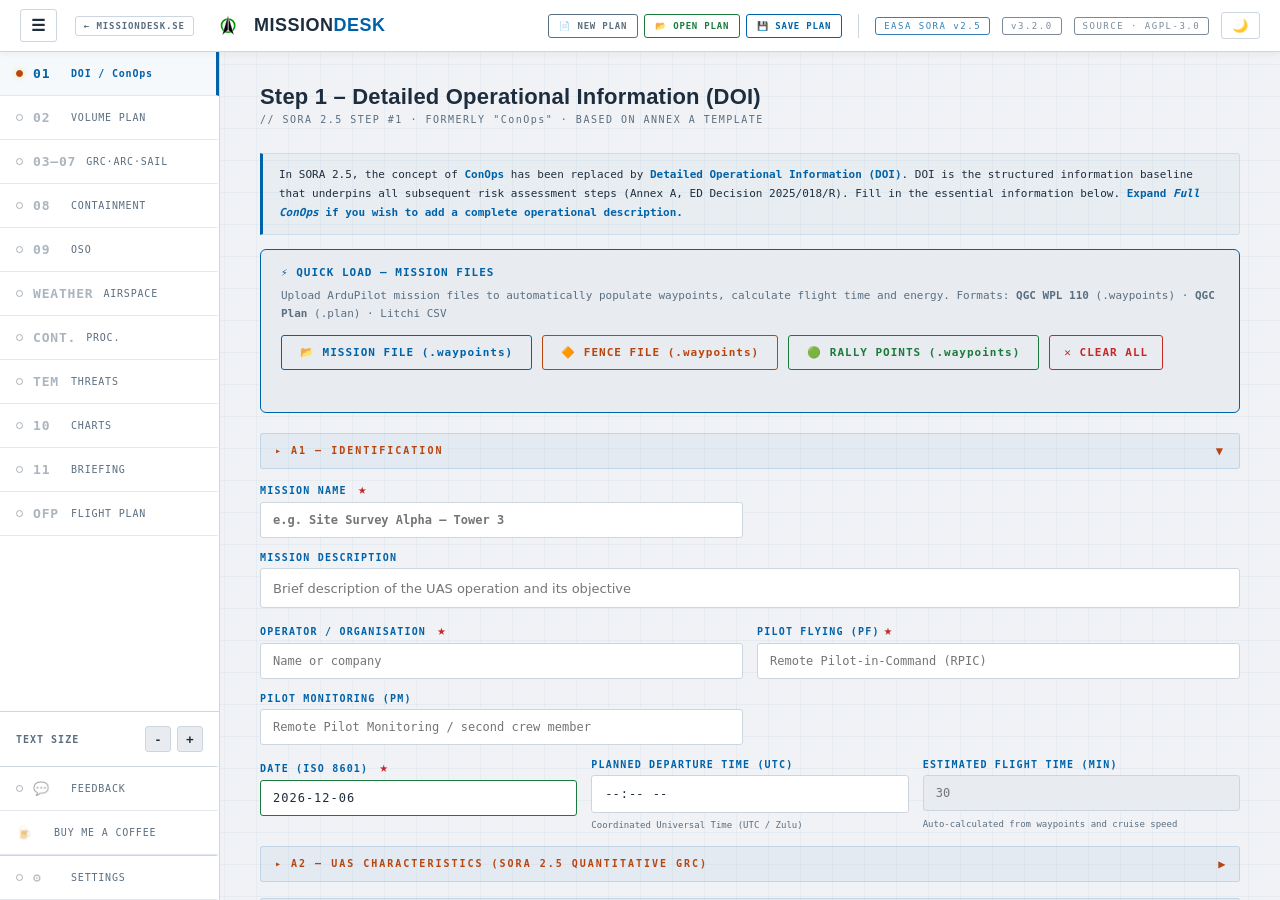
==== commit afc02ce8: "Auto-deploy from MissionDesk@ae81a8985d47a1e906204602b81f7532a017b807" ====
--- a/app/index.html
+++ b/app/index.html
@@ -1,4 +1,6 @@
 <!DOCTYPE html>
+<!-- SPDX-License-Identifier: AGPL-3.0-only -->
+<!-- Copyright (C) 2026 Lars Wallström -->
 <html lang="en">
 <head>
 <meta charset="UTF-8">
@@ -71,6 +73,7 @@
     <div style="display: flex; align-items: center; gap: 12px;">
       <div class="header-badge">EASA SORA v2.5</div>
       <div class="header-badge" style="border-color: var(--muted); color: var(--muted);" id="app-version"></div>
+      <a class="header-badge" id="source-link" href="https://github.com/tevekanna/missiondesk" target="_blank" rel="noopener" style="border-color: var(--muted); color: var(--muted); text-decoration: none;" title="MissionDesk is free software under the GNU Affero General Public License, version 3. Open the source code.">SOURCE · AGPL-3.0</a>
       <button id="theme-toggle-btn" class="dbrf-btn theme-btn" data-action="toggle-theme" title="Toggle Light/Dark Theme">☀️</button>
     </div>
   </div>
--- a/app/css/styles.css
+++ b/app/css/styles.css
@@ -1,3 +1,6 @@
+/* SPDX-License-Identifier: AGPL-3.0-only */
+/* Copyright (C) 2026 Lars Wallström */
+
 /* ═══════════════════════════════════════════════════════
    MissionDesk "Flight Deck" – Professional UAS Operations UI
    v2.0 – Glass Cockpit inspired design
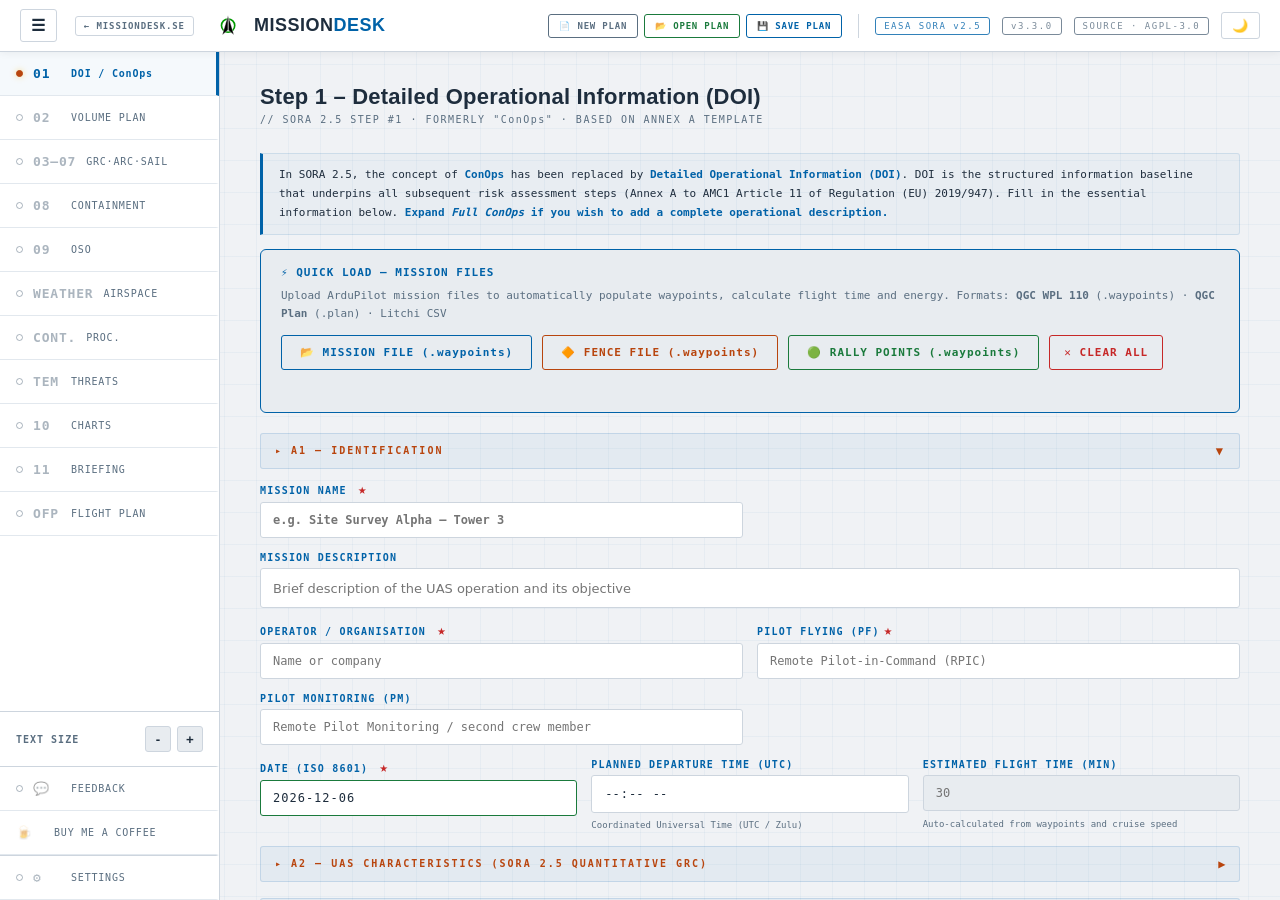
==== commit 900a6ce9: "Auto-deploy from MissionDesk@ab5086dc561c5395ed36c433e8297ecbc375eb6e" ====
--- a/app/index.html
+++ b/app/index.html
@@ -121,7 +121,7 @@
 
       <div class="info-box">
         In SORA 2.5, the concept of <strong>ConOps</strong> has been replaced by <strong>Detailed Operational Information (DOI)</strong>.
-        DOI is the structured information baseline that underpins all subsequent risk assessment steps (Annex A, ED Decision 2025/018/R).
+        DOI is the structured information baseline that underpins all subsequent risk assessment steps (Annex A to AMC1 Article 11 of Regulation (EU) 2019/947).
         Fill in the essential information below. <strong>Expand <em>Full ConOps</em> if you wish to add a complete operational description.</strong>
       </div>
 
@@ -386,9 +386,25 @@
             <label for="cat-sts2">STS-02<br><small>BVLOS low exposure</small></label>
           </div>
           <div class="radio-option">
+            <input type="radio" name="cat" id="cat-pdra-s01" value="PDRA-S01">
+            <label for="cat-pdra-s01">PDRA-S01<br><small>VLOS controlled ground</small></label>
+          </div>
+          <div class="radio-option">
+            <input type="radio" name="cat" id="cat-pdra-g01" value="PDRA-G01">
+            <label for="cat-pdra-g01">PDRA-G01<br><small>BVLOS within DLOS</small></label>
+          </div>
+          <div class="radio-option">
+            <input type="radio" name="cat" id="cat-pdra-g02" value="PDRA-G02">
+            <label for="cat-pdra-g02">PDRA-G02<br><small>BVLOS atypical airspace</small></label>
+          </div>
+          <div class="radio-option">
             <input type="radio" name="cat" id="cat-specific" value="SPECIFIC">
             <label for="cat-specific">Specific / SORA<br><small>Full risk assessment</small></label>
           </div>
+        </div>
+        <div style="font-family:var(--mono);font-size:9px;color:var(--muted);margin-top:6px;line-height:1.6;">
+          PDRA-S01, PDRA-G01 and PDRA-G02 are the October 2026 editions (AMC2–AMC4 to Article 11, AMC &amp; GM Issue 1 Amendment 5, ED Decision 2026/010/R):
+          UA up to 3 m and 35 m/s, SAIL II, low containment. PDRA-S02 and PDRA-G03 have been withdrawn. SORA 2.0 ceases to be an acceptable means of compliance on 1 January 2027.
         </div>
       </div>
       <div class="form-grid three">
@@ -746,7 +762,7 @@
 
     <div class="panel" id="panel-1">
       <div class="panel-title">Steps 2–7 – iGRC · GRC · ARC · SAIL</div>
-      <div class="panel-sub">// SORA 2.5 QUANTITATIVE RISK ASSESSMENT · JARUS JAR-doc-25 TABLE 2</div>
+      <div class="panel-sub">// SORA 2.5 QUANTITATIVE RISK ASSESSMENT · AMC1 ARTICLE 11 (EU 2019/947) · JARUS JAR-doc-25</div>
 
       <div class="section-label">▸ STEP 2 – INTRINSIC GROUND RISK CLASS (iGRC)</div>
       <div class="info-box">
@@ -784,11 +800,11 @@
           </div>
           <div class="radio-option">
             <input type="radio" name="pop" id="pop-suburban" value="suburban">
-            <label for="pop-suburban">Suburban<br><small>&lt;500 ppl/km²</small></label>
+            <label for="pop-suburban">Sparsely populated<br><small>&lt;500 ppl/km²</small></label>
           </div>
           <div class="radio-option">
             <input type="radio" name="pop" id="pop-low-metro" value="low_metro">
-            <label for="pop-low-metro">Low density metro<br><small>&lt;5,000 ppl/km²</small></label>
+            <label for="pop-low-metro">Suburban / low-density metro<br><small>&lt;5,000 ppl/km²</small></label>
           </div>
           <div class="radio-option">
             <input type="radio" name="pop" id="pop-high-metro" value="high_metro">
@@ -984,48 +1000,68 @@
 
     <div class="panel" id="panel-2">
       <div class="panel-title">Step 8 – Containment</div>
-      <div class="panel-sub">// NEW DEDICATED STEP IN SORA 2.5 · ANNEX E §E.4</div>
+      <div class="panel-sub">// SORA 2.5 STEP #8 · AMC1 ARTICLE 11, S.4.8 · TABLES 8–13 · ANNEX E SECTION 4</div>
 
       <div class="info-box">
         Containment ensures that the <strong>Target Level of Safety is achieved in the adjacent area</strong>.
         In SORA 2.5, containment is a dedicated step (#8) before OSO. Three robustness levels: <strong>Low / Medium / High</strong>.
-        Requirements depend on UA size, SAIL, population density in adjacent area, and presence of crowds within 1 km.
+        The required level is read from Tables 8–13 of AMC1 Article 11: it depends on the UA size class, the SAIL, and the
+        <strong>operational limits you commit to</strong> for the adjacent ground area — its average population density and the size of
+        outdoor assemblies within 1 km of the operational volume. A higher SAIL gives a lower containment requirement.
+        UA with a take-off mass below 250 g: low containment, no operational limits.
       </div>
 
       <div class="section-label">▸ ADJACENT AREA</div>
       <div class="form-grid">
         <div class="field">
-          <label>Population density in adjacent area</label>
+          <label>Average population density of the adjacent ground area</label>
           <select id="cont-adj-pop">
-            <option value="sparse">Sparse / rural (&lt;25 pers/km²)</option>
-            <option value="suburban">Suburban (25–500 pers/km²)</option>
-            <option value="urban">Urban (&gt;500 pers/km²)</option>
-          </select>
-        </div>
-        <div class="field">
-          <label>Crowd within 1 km of operations volume boundary</label>
+            <option value="">— select —</option>
+            <option value="50">Below 50 people/km²</option>
+            <option value="500">Below 500 people/km²</option>
+            <option value="5000">Below 5,000 people/km²</option>
+            <option value="50000">Below 50,000 people/km²</option>
+            <option value="nolimit">No upper limit (50,000 people/km² or more)</option>
+          </select>
+          <div style="font-family:var(--mono);font-size:9px;color:var(--muted);margin-top:3px;">Average between the ground risk buffer and the outer limit of the adjacent area (S.4.8.3(b)(ii))</div>
+        </div>
+        <div class="field">
+          <label>Outdoor assemblies within 1 km of the operational volume</label>
           <select id="cont-assembly">
-            <option value="no">No</option>
-            <option value="yes">Yes – increases containment requirements</option>
-          </select>
+            <option value="">— select —</option>
+            <option value="under40k">None, or fewer than 40,000 people</option>
+            <option value="40k_400k">40,000 to 400,000 people</option>
+            <option value="over400k">More than 400,000 people</option>
+          </select>
+          <div style="font-family:var(--mono);font-size:9px;color:var(--muted);margin-top:3px;">During the time when the flight takes place (S.4.8.3(b)(iii))</div>
+        </div>
+      </div>
+      <div class="form-grid">
+        <div class="field">
+          <label>Sheltering applicable in the adjacent ground area</label>
+          <select id="cont-shelter">
+            <option value="no">No – Table 10</option>
+            <option value="yes">Yes – Table 9</option>
+          </select>
+          <div style="font-family:var(--mono);font-size:9px;color:var(--muted);margin-top:3px;">Only used for the 3 m / 35 m/s size class. See Annex B, Table B.2 (M1(A)) for when sheltering applies.</div>
         </div>
       </div>
 
       <div class="section-label">▸ CONTAINMENT MEASURES</div>
       <div class="field" style="margin-bottom:16px;">
-        <label>Selected containment robustness level (SORA 2.5 Annex E §E.4)</label>
+        <label>Selected containment robustness level (AMC1 Article 11, Annex E Section 4)</label>
         <div class="radio-group">
           <div class="radio-option">
             <input type="radio" name="containment" id="cont-low" value="low">
-            <label for="cont-low">Low robustness<br><small>Procedure-based measures, operator declaration</small></label>
+            <label for="cont-low">Low robustness<br><small>No probable single failure leads outside the operational volume; ground risk buffer at least 1:1</small></label>
           </div>
           <div class="radio-option">
             <input type="radio" name="containment" id="cont-med" value="medium">
-            <label for="cont-med">Medium robustness<br><small>Technical and procedure-based measures, independent verification</small></label>
+            <label for="cont-med">Medium robustness<br><small>As low; ground risk buffer also covers probable failures, wind, latencies and containment behaviour</small></label>
           </div>
           <div class="radio-option">
             <input type="radio" name="containment" id="cont-high" value="high">
-            <label for="cont-high">High robustness<br><small>Certified technical measures, DVR from EASA</small></label>
+            <label for="cont-high">High robustness<br><small>No remote single failure leads outside the operational volume (below 10⁻⁴ per flight hour)</small></label>
           </div>
         </div>
       </div>
@@ -1698,7 +1734,7 @@
       <div class="section-label" style="margin-top:32px;">▸ ABOUT MISSIONDESK</div>
       <div style="font-family:var(--mono);font-size:11px;color:var(--text);line-height:1.8;">
         <div><span style="color:var(--muted);">APPLICATION</span> &nbsp; MissionDesk – EASA SORA UAS Operations Briefing System</div>
-        <div><span style="color:var(--muted);">REGULATION</span> &nbsp; EASA SORA v2.5 · EU 2019/947 · EU 2019/945 · ED Decision 2025/018/R</div>
+        <div><span style="color:var(--muted);">REGULATION</span> &nbsp; EASA SORA v2.5 · EU 2019/947 · EU 2019/945 · AMC &amp; GM Issue 1, Amendment 5 (ED Decision 2026/010/R)</div>
         <div><span style="color:var(--muted);">FRAMEWORK</span> &nbsp; Tauri v1.6.3 · Vite · Vanilla JS ES Modules</div>
         <div><span style="color:var(--muted);">DATA SOURCES</span> &nbsp; CheckWX (METAR/TAF) · OpenAIP (Airspace) · SMHI (Observations)</div>
         <div style="margin-top:8px;">
@@ -1714,6 +1750,7 @@
 <script src="js/version.js"></script>
 <script src="js/igrc.js"></script>
 <script src="js/arc.js"></script>
+<script src="js/containment.js"></script>
 <script src="js/data.js"></script>
 <script src="js/app.js"></script>
 <script src="js/maps.js"></script>
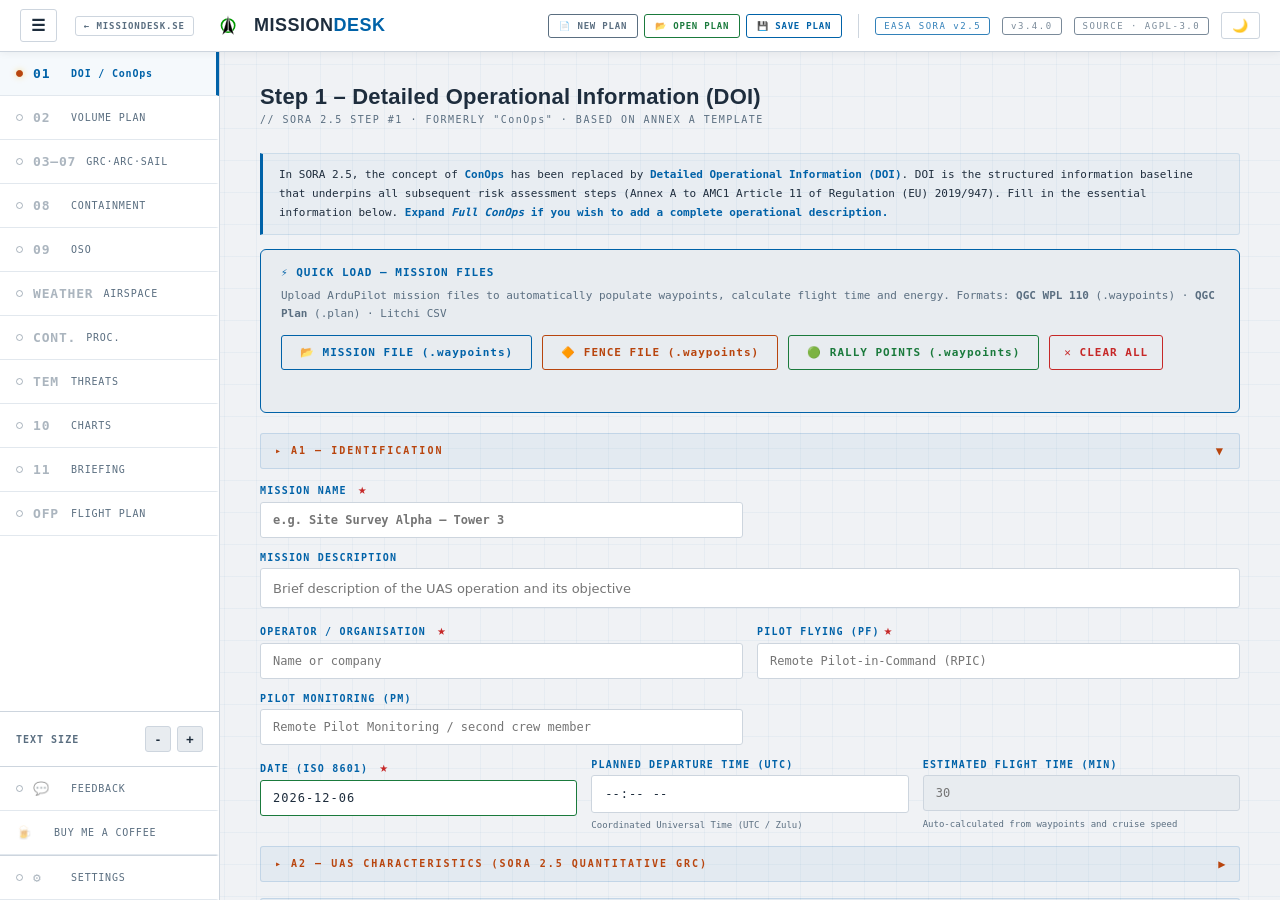
==== commit e34503f6: "Auto-deploy from MissionDesk@0121f5254e472fd01958e3524cf634660d7f3864" ====
--- a/app/index.html
+++ b/app/index.html
@@ -253,6 +253,8 @@
             <option value="C2">C2 (&lt;4kg)</option>
             <option value="C3">C3 (&lt;25kg)</option>
             <option value="C4">C4 (&lt;25kg legacy)</option>
+            <option value="C5">C5 (STS-01)</option>
+            <option value="C6">C6 (STS-02)</option>
             <option value="other">Other / custom-built</option>
           </select>
         </div>
@@ -438,6 +440,65 @@
             <option value="natt">Night flight</option>
           </select>
         </div>
+      </div>
+
+      <div class="section-label">▸ A3b – CATEGORY CHECK (EU 2019/947, ARTICLES 4–6 · STS · PDRA)</div>
+      <div class="info-box">
+        MissionDesk checks the category you selected against what you have entered: UA class, dimension, speed, MTOM, max altitude,
+        flight regime, population density (Step 2), airspace (Step 4) and the answers below. The check is an aid — it does not replace your own assessment.
+      </div>
+      <div class="form-grid three">
+        <div class="field">
+          <label>People overflown</label>
+          <select id="cat-people">
+            <option value="uninvolved">Uninvolved people may be overflown</option>
+            <option value="none">No uninvolved people overflown</option>
+            <option value="assemblies">Assemblies of people</option>
+          </select>
+        </div>
+        <div class="field">
+          <label>Dangerous goods carried</label>
+          <select id="cat-dangerous-goods">
+            <option value="no">No</option>
+            <option value="protected">Yes – in a crash-protected container</option>
+            <option value="unprotected">Yes – not crash-protected</option>
+          </select>
+        </div>
+        <div class="field">
+          <label>Material dropped during flight</label>
+          <select id="cat-drops-material">
+            <option value="no">No</option>
+            <option value="yes">Yes</option>
+          </select>
+        </div>
+      </div>
+      <div class="form-grid three">
+        <div class="field">
+          <label>Transport of people</label>
+          <select id="cat-transports-people">
+            <option value="no">No</option>
+            <option value="yes">Yes</option>
+          </select>
+        </div>
+        <div class="field">
+          <label>BVLOS: UA stays within detection line of sight</label>
+          <select id="cat-observers">
+            <option value="no">No</option>
+            <option value="yes">Yes – of the remote pilot or an airspace observer</option>
+          </select>
+          <div style="font-family:var(--mono);font-size:9px;color:var(--muted);margin-top:3px;">Used for STS-02 range and PDRA-G01</div>
+        </div>
+        <div class="field">
+          <label>Controlled ground area entirely in a sparsely populated area</label>
+          <select id="cat-sparse">
+            <option value="no">No</option>
+            <option value="yes">Yes</option>
+          </select>
+          <div style="font-family:var(--mono);font-size:9px;color:var(--muted);margin-top:3px;">Used for STS-02 only</div>
+        </div>
+      </div>
+      <div id="category-result" style="margin:4px 0 20px; padding:10px 14px; border:1px solid var(--border); border-radius:var(--radius); background:var(--surface2); font-family:var(--mono); font-size:11px; line-height:1.7;">
+        <!-- Populated by updateCategoryCheck() -->
       </div>
 
       <div class="section-label">▸ A4 – OPERATIONS VOLUME & LOCATION</div>
@@ -989,6 +1050,9 @@
             <div class="risk-card" style="padding:10px 16px;"><div class="risk-card-label">FINAL GRC</div><div class="risk-card-value risk-med" id="grc-val" style="font-size:22px;">–</div></div>
             <div class="risk-card" style="padding:10px 16px;"><div class="risk-card-label">RESIDUAL ARC</div><div class="risk-card-value risk-med" id="arc-val" style="font-size:22px;">–</div></div>
           </div>
+        </div>
+        <div id="sora-pipeline-status" style="margin-top:10px; font-family:var(--mono); font-size:11px; line-height:1.7;">
+          <!-- Populated by calcSAIL25(): how far the SORA pipeline got, and why it stopped -->
         </div>
       </div>
 
@@ -1751,6 +1815,9 @@
 <script src="js/igrc.js"></script>
 <script src="js/arc.js"></script>
 <script src="js/containment.js"></script>
+<script src="js/category.js"></script>
+<script src="js/oso.js"></script>
+<script src="js/sora.js"></script>
 <script src="js/data.js"></script>
 <script src="js/app.js"></script>
 <script src="js/maps.js"></script>
